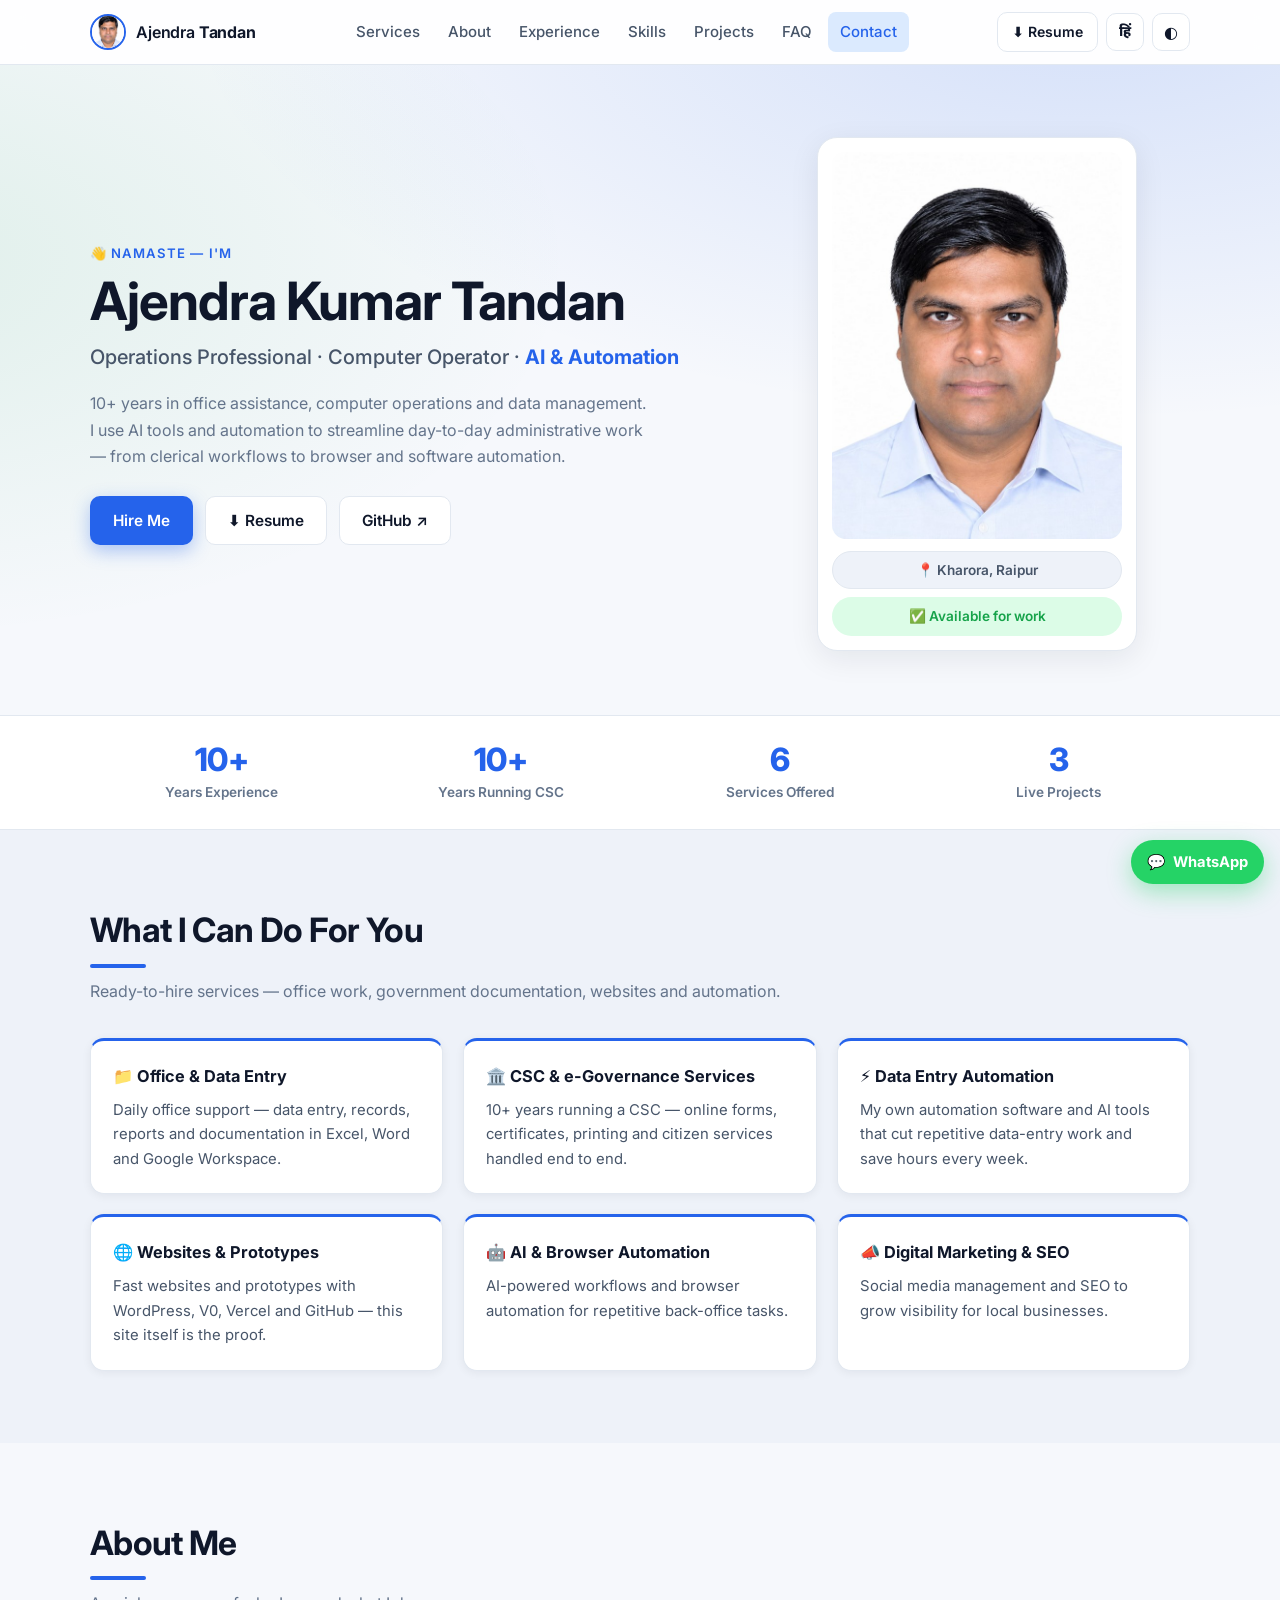
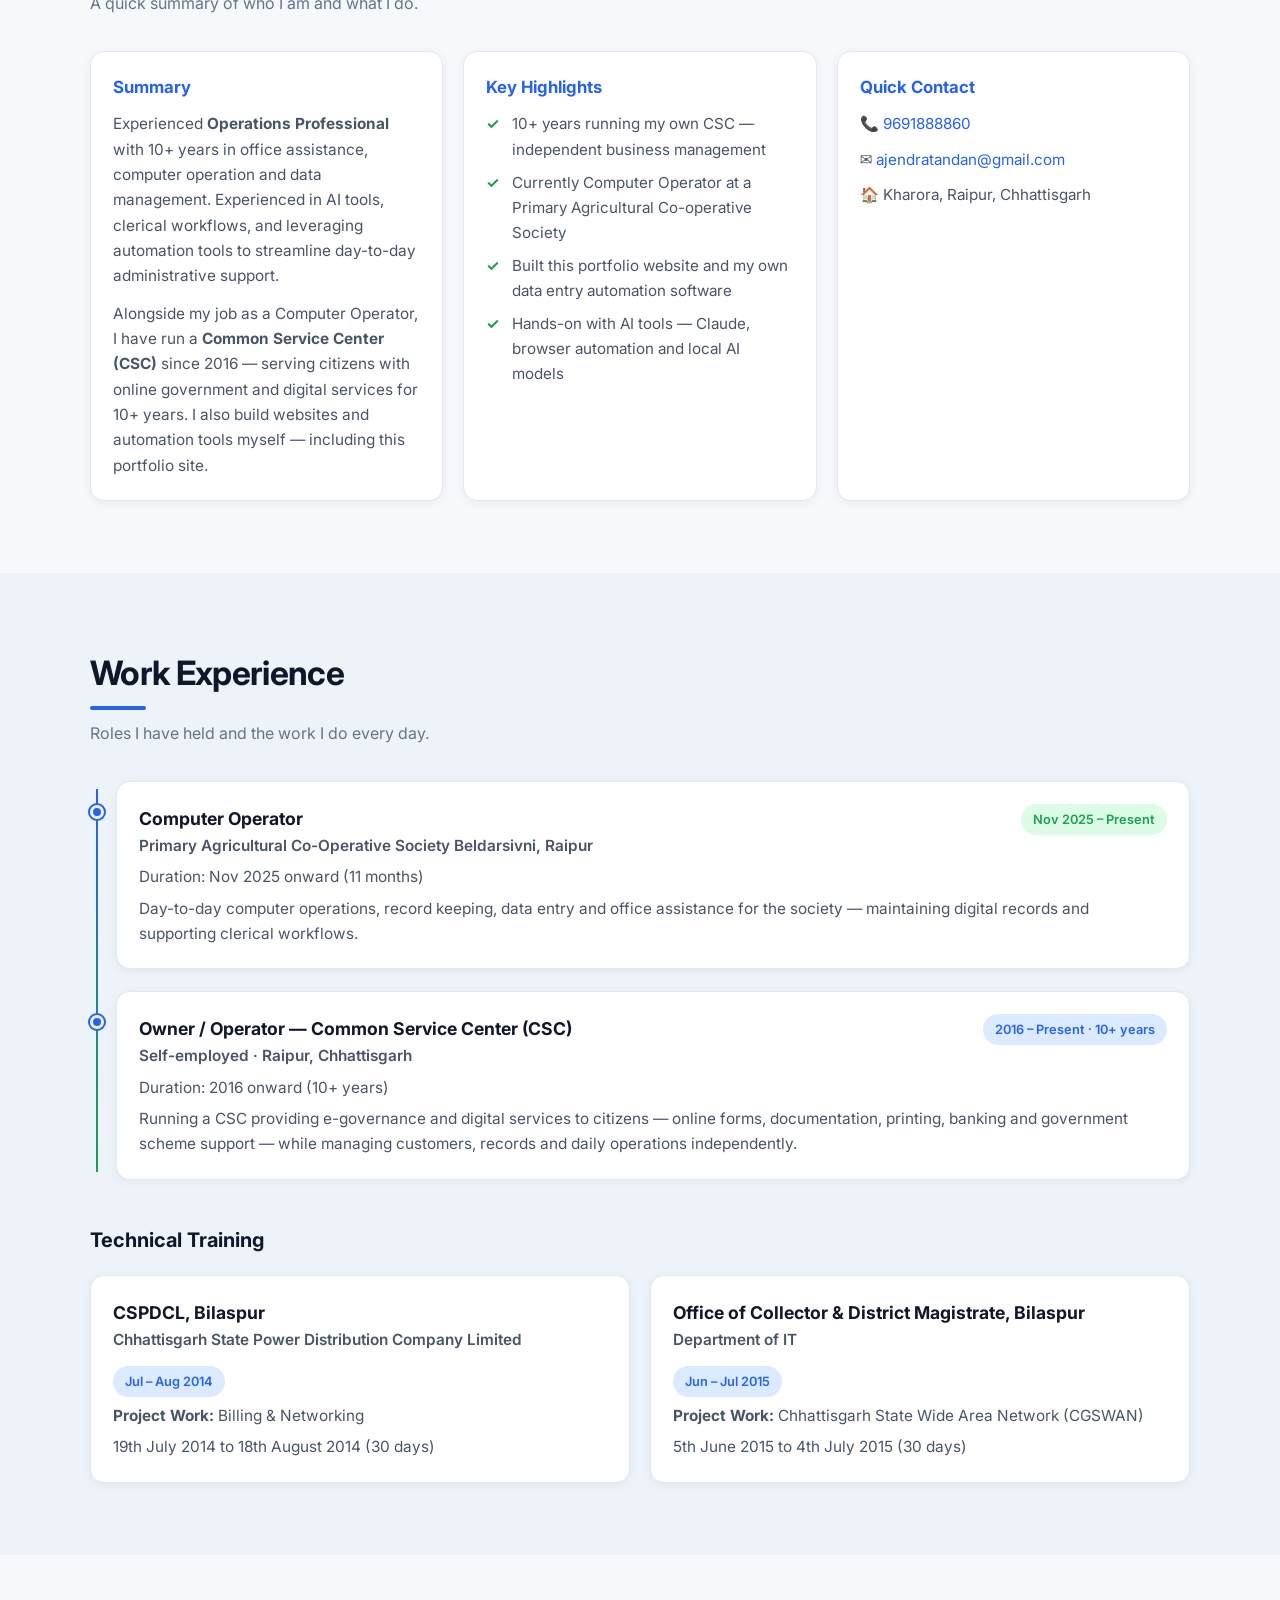
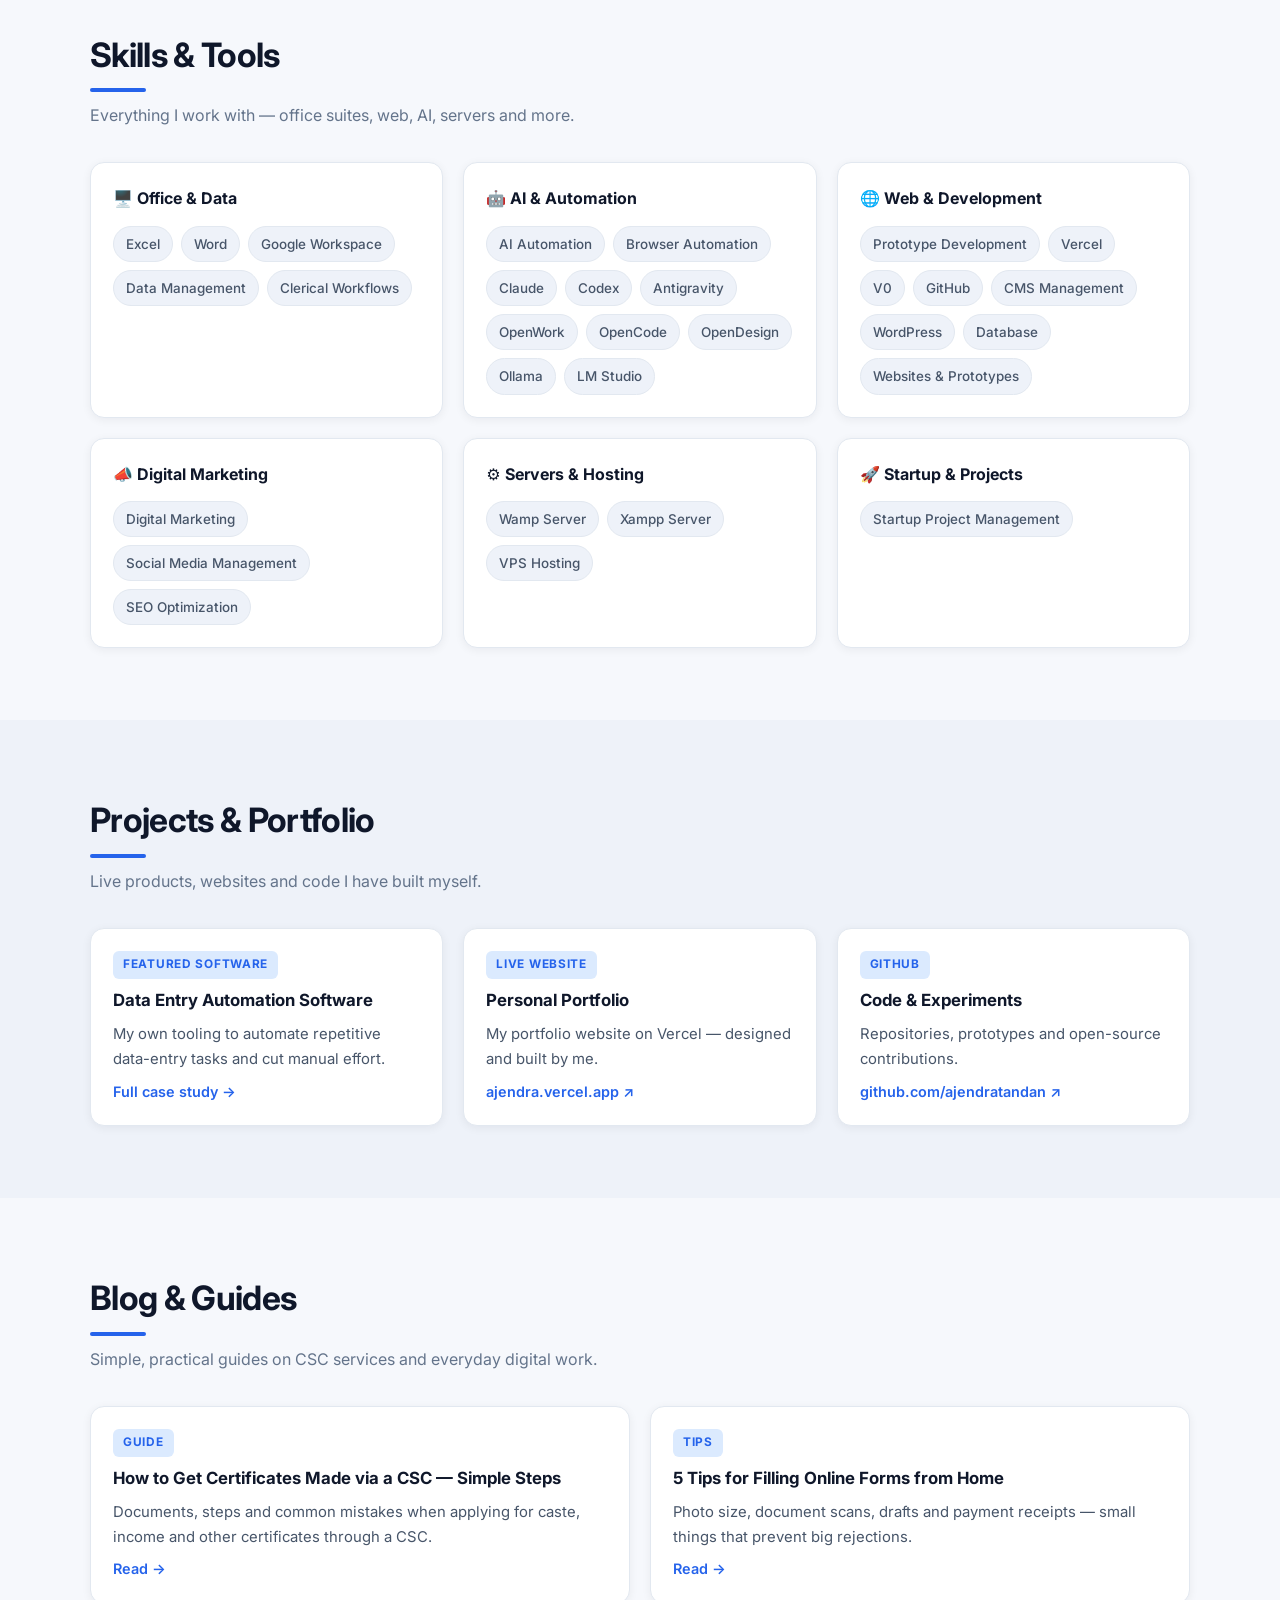
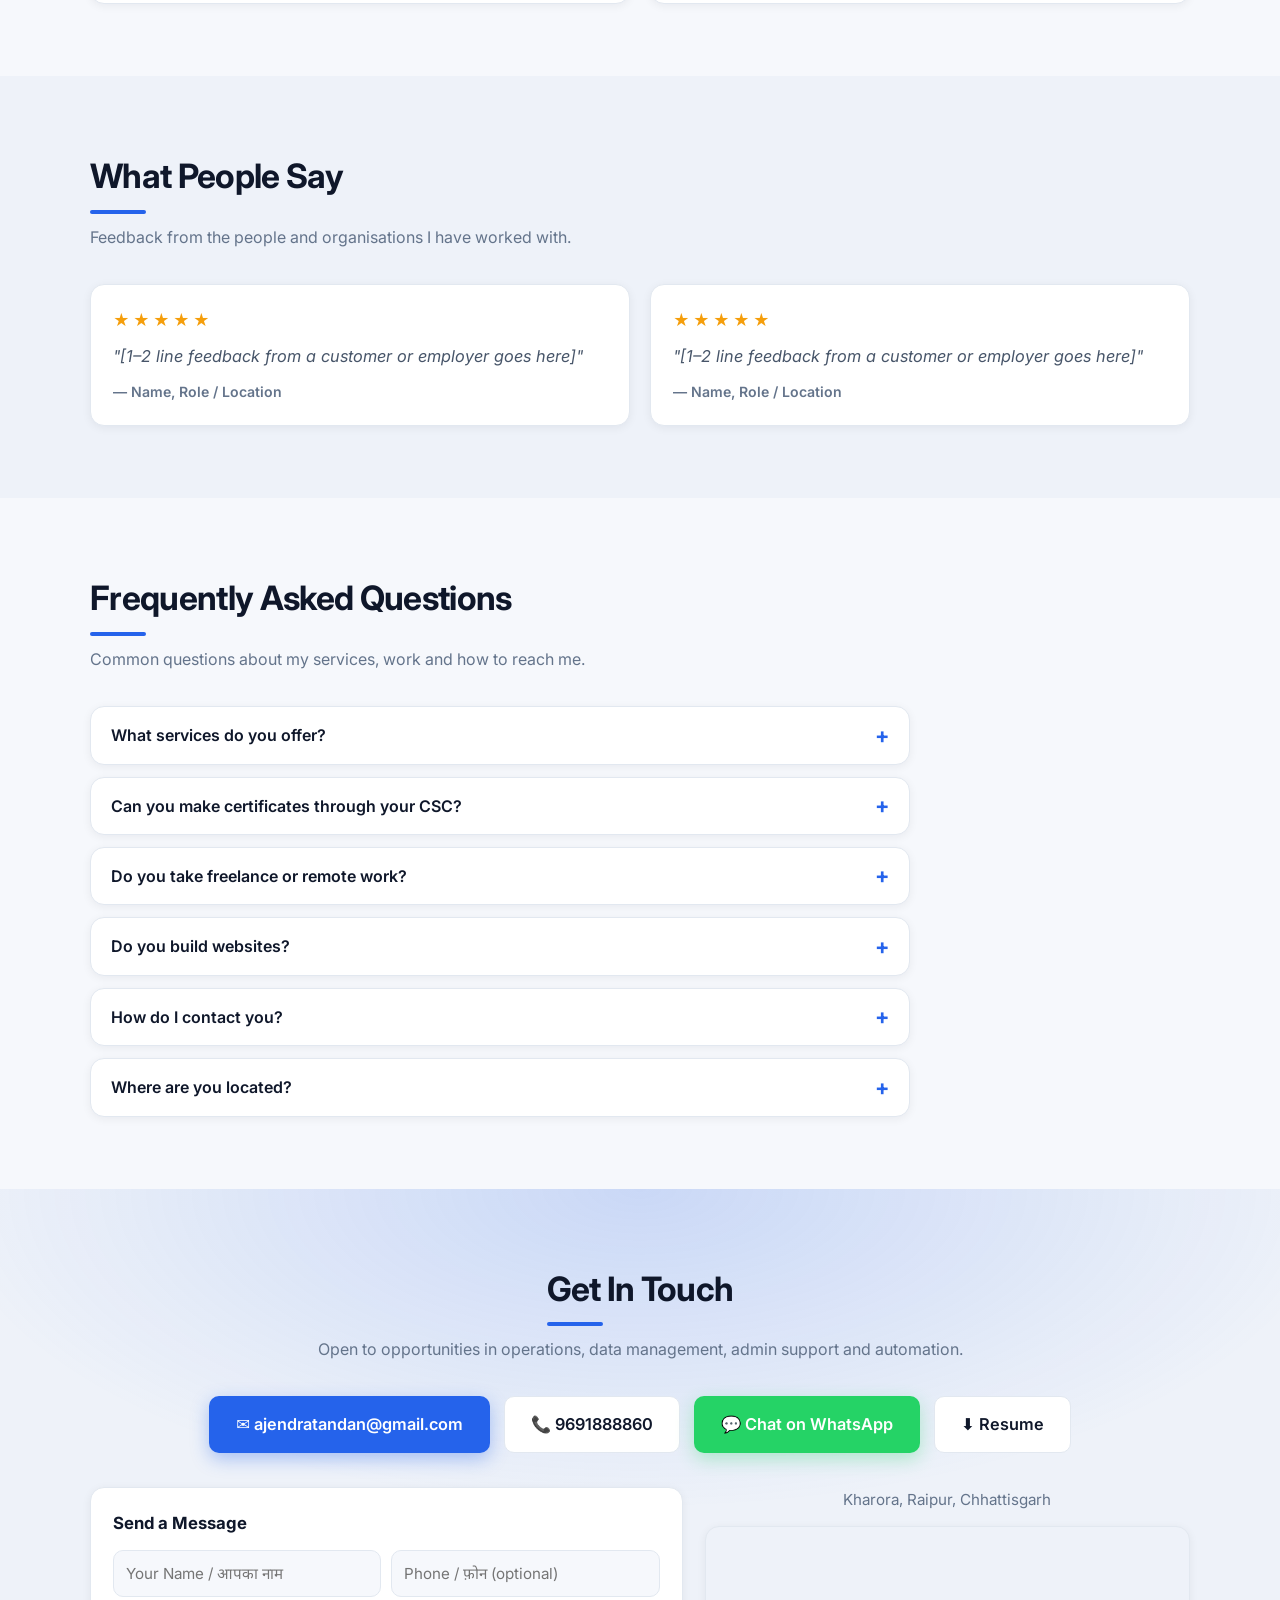
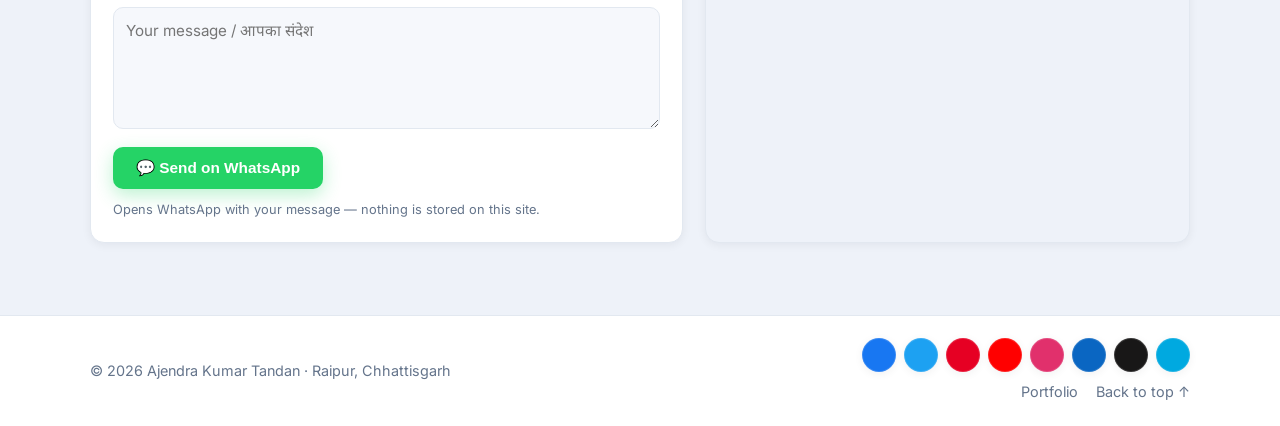
==== index.html @ 4b91d4ad "Add FAQ section with schema, 404 page, A2HS manifest, OG image, back-to-top, blog share/reading-time" ====
<!DOCTYPE html>
<html lang="en">
<head>
  <meta charset="UTF-8" />
  <meta name="viewport" content="width=device-width, initial-scale=1.0" />
  <title>Ajendra Kumar Tandan — Operations Professional, Computer Operator &amp; AI Automation</title>
  <meta name="description" content="Portfolio and resume of Ajendra Kumar Tandan — 10+ years in office assistance, computer operations, data management, AI tools and automation. Raipur, Chhattisgarh." />
  <meta name="author" content="Ajendra Kumar Tandan" />
  <meta name="theme-color" content="#0f172a" />
  <meta property="og:title" content="Ajendra Kumar Tandan — Operations Professional" />
  <meta property="og:description" content="10+ years in office assistance, computer operations, data management and AI automation." />
  <meta property="og:type" content="profile" />
  <meta property="og:site_name" content="Ajendra Kumar Tandan — Portfolio" />
  <meta property="og:image" content="https://ajendra.vercel.app/assets/og-image.png" />
  <meta property="og:image:width" content="1200" />
  <meta property="og:image:height" content="630" />
  <meta property="og:image:type" content="image/png" />
  <meta property="og:url" content="https://ajendra.vercel.app/" />
  <meta name="twitter:card" content="summary_large_image" />
  <meta name="twitter:title" content="Ajendra Kumar Tandan — Operations Professional" />
  <meta name="twitter:description" content="10+ years in office assistance, computer operations, data management and AI automation." />
  <meta name="twitter:image" content="https://ajendra.vercel.app/assets/og-image.png" />
  <link rel="canonical" href="https://ajendra.vercel.app/" />
  <link rel="icon" type="image/png" href="assets/favicon.png" />
  <link rel="apple-touch-icon" href="assets/icon-512.png" />
  <link rel="manifest" href="manifest.webmanifest" />
  <link rel="preload" as="image" href="assets/photo.jpg" fetchpriority="high" />
  <link rel="preconnect" href="https://fonts.googleapis.com" />
  <link rel="preconnect" href="https://fonts.gstatic.com" crossorigin />
  <link href="https://fonts.googleapis.com/css2?family=Inter:wght@400;500;600;700;800&family=Noto+Sans+Devanagari:wght@400;500;600;700;800&family=JetBrains+Mono:wght@500&display=swap" rel="stylesheet" />
  <link rel="stylesheet" href="style.css" />
  <script type="application/ld+json">
  {
    "@context": "https://schema.org",
    "@type": "Person",
    "name": "Ajendra Kumar Tandan",
    "jobTitle": "Operations Professional / Computer Operator",
    "email": "mailto:ajendratandan@gmail.com",
    "telephone": "+91-9691888860",
    "address": {
      "@type": "PostalAddress",
      "addressLocality": "Raipur",
      "addressRegion": "Chhattisgarh",
      "postalCode": "493225",
      "addressCountry": "IN"
    },
    "url": "https://ajendra.vercel.app",
    "sameAs": [
      "https://github.com/ajendratandan",
      "https://www.facebook.com/ajendratandan",
      "https://twitter.com/ajendratandan",
      "https://www.pinterest.com/ajendratandan",
      "https://www.youtube.com/ajendratandan",
      "https://www.instagram.com/ajendratandan",
      "https://www.linkedin.com/in/ajendratandan",
      "https://about.me/ajendratandan"
    ]
  }
  </script>
  <script type="application/ld+json">
  {
    "@context": "https://schema.org",
    "@type": "FAQPage",
    "mainEntity": [
      {
        "@type": "Question",
        "name": "What services do you offer?",
        "acceptedAnswer": {
          "@type": "Answer",
          "text": "Office & data entry, CSC e-governance services, data-entry automation, websites & prototypes, AI & browser automation, and digital marketing / SEO."
        }
      },
      {
        "@type": "Question",
        "name": "Can you make certificates through your CSC?",
        "acceptedAnswer": {
          "@type": "Answer",
          "text": "Yes — caste, income, residence and other certificates, online forms, printing and citizen services are handled end to end at my CSC (10+ years of operation)."
        }
      },
      {
        "@type": "Question",
        "name": "Do you take freelance or remote work?",
        "acceptedAnswer": {
          "@type": "Answer",
          "text": "Yes — I am open to freelance data-entry, admin support and automation projects. Contact me on WhatsApp or email and we will scope it together."
        }
      },
      {
        "@type": "Question",
        "name": "Do you build websites?",
        "acceptedAnswer": {
          "@type": "Answer",
          "text": "Yes — fast websites and prototypes with WordPress, V0, Vercel and GitHub. This portfolio site was designed and built by me."
        }
      },
      {
        "@type": "Question",
        "name": "How do I contact you?",
        "acceptedAnswer": {
          "@type": "Answer",
          "text": "WhatsApp 9691888860, email ajendratandan@gmail.com, or the contact form on this site — it opens WhatsApp with your message."
        }
      },
      {
        "@type": "Question",
        "name": "Where are you located?",
        "acceptedAnswer": {
          "@type": "Answer",
          "text": "Kharora, Raipur, Chhattisgarh — available for both local and remote work."
        }
      }
    ]
  }
  </script>
</head>
<body>

  <!-- ===== Header ===== -->
  <header class="site-header" id="top">
    <div class="container header-inner">
      <a href="#top" class="brand">
        <img src="assets/photo.jpg" alt="Ajendra Kumar Tandan" class="brand-avatar" />
        <span class="brand-text">Ajendra <strong>Tandan</strong></span>
      </a>

      <nav class="nav" id="nav" aria-label="Main navigation">
        <a href="#services" data-i18n="nav.services">Services</a>
        <a href="#about" data-i18n="nav.about">About</a>
        <a href="#experience" data-i18n="nav.experience">Experience</a>
        <a href="#skills" data-i18n="nav.skills">Skills</a>
        <a href="#projects" data-i18n="nav.projects">Projects</a>
        <a href="#faq" data-i18n="nav.faq">FAQ</a>
        <a href="#contact" data-i18n="nav.contact">Contact</a>
      </nav>

      <div class="header-actions">
        <a class="btn btn-ghost btn-resume" href="assets/Ajendra-Kumar-Tandan-Resume.pdf" target="_blank" rel="noopener" data-i18n="btn.resume">⬇ Resume</a>
        <button class="icon-btn lang-btn" id="langToggle" type="button" aria-label="हिंदी में देखें" title="हिंदी में देखें">
          <span id="langLabel" aria-hidden="true">हिं</span>
        </button>
        <button class="icon-btn" id="themeToggle" type="button" aria-label="Toggle dark mode" title="Toggle theme">
          <span class="theme-ico" aria-hidden="true">◐</span>
        </button>
        <button class="icon-btn menu-btn" id="menuBtn" type="button" aria-label="Open menu" aria-expanded="false">
          <span aria-hidden="true">☰</span>
        </button>
      </div>
    </div>
  </header>

  <!-- ===== Hero ===== -->
  <section class="hero">
    <div class="container hero-inner">
      <div class="hero-copy">
        <p class="eyebrow" data-i18n="hero.eyebrow">👋 Namaste — I'm</p>
        <h1 data-i18n="hero.name">Ajendra Kumar Tandan</h1>
        <p class="hero-role">
          <span data-i18n="hero.roleMain">Operations Professional · Computer Operator · </span><span class="accent" data-i18n="hero.roleAccent">AI &amp; Automation</span>
        </p>
        <p class="hero-lead" data-i18n="hero.lead">
          10+ years in office assistance, computer operations and data management.
          I use AI tools and automation to streamline day-to-day administrative work —
          from clerical workflows to browser and software automation.
        </p>

        <div class="hero-cta">
          <a class="btn btn-primary" href="#contact" data-i18n="hero.hire">Hire Me</a>
          <a class="btn btn-ghost" href="assets/Ajendra-Kumar-Tandan-Resume.pdf" target="_blank" rel="noopener" data-i18n="btn.resume">⬇ Resume</a>
          <a class="btn btn-ghost" href="https://github.com/ajendratandan" target="_blank" rel="noopener">GitHub ↗</a>
        </div>
      </div>

      <div class="hero-visual">
        <div class="photo-card">
          <img src="assets/photo.jpg" alt="Portrait of Ajendra Kumar Tandan" width="600" height="800" fetchpriority="high" decoding="async" />
          <div class="photo-badges">
            <span class="badge" data-i18n="hero.badgeLoc">📍 Kharora, Raipur</span>
            <span class="badge badge-green" data-i18n="hero.badgeAvail">✅ Available for work</span>
          </div>
        </div>
      </div>
    </div>
  </section>

  <!-- ===== Stats band ===== -->
  <section class="stats-band" aria-label="Key numbers">
    <div class="container stats-grid">
      <div class="stat"><span class="stat-num">10+</span><span class="stat-label" data-i18n="stat.l1">Years Experience</span></div>
      <div class="stat"><span class="stat-num">10+</span><span class="stat-label" data-i18n="stat.l2">Years Running CSC</span></div>
      <div class="stat"><span class="stat-num">6</span><span class="stat-label" data-i18n="stat.l3">Services Offered</span></div>
      <div class="stat"><span class="stat-num">3</span><span class="stat-label" data-i18n="stat.l4">Live Projects</span></div>
    </div>
  </section>

  <!-- ===== Services ===== -->
  <section class="section section-alt" id="services">
    <div class="container">
      <h2 class="section-title" data-i18n="svc.title">What I Can Do For You</h2>
      <p class="section-sub" data-i18n="svc.sub">Ready-to-hire services — office work, government documentation, websites and automation.</p>

      <div class="skills-grid">
        <div class="card svc-card">
          <h3 data-i18n="svc.c1">📁 Office &amp; Data Entry</h3>
          <p data-i18n="svc.d1">Daily office support — data entry, records, reports and documentation in Excel, Word and Google Workspace.</p>
        </div>

        <div class="card svc-card">
          <h3 data-i18n="svc.c2">🏛️ CSC &amp; e-Governance Services</h3>
          <p data-i18n="svc.d2">10+ years running a CSC — online forms, certificates, printing and citizen services handled end to end.</p>
        </div>

        <div class="card svc-card">
          <h3 data-i18n="svc.c3">⚡ Data Entry Automation</h3>
          <p data-i18n="svc.d3">My own automation software and AI tools that cut repetitive data-entry work and save hours every week.</p>
        </div>

        <div class="card svc-card">
          <h3 data-i18n="svc.c4">🌐 Websites &amp; Prototypes</h3>
          <p data-i18n="svc.d4">Fast websites and prototypes with WordPress, V0, Vercel and GitHub — this site itself is the proof.</p>
        </div>

        <div class="card svc-card">
          <h3 data-i18n="svc.c5">🤖 AI &amp; Browser Automation</h3>
          <p data-i18n="svc.d5">AI-powered workflows and browser automation for repetitive back-office tasks.</p>
        </div>

        <div class="card svc-card">
          <h3 data-i18n="svc.c6">📣 Digital Marketing &amp; SEO</h3>
          <p data-i18n="svc.d6">Social media management and SEO to grow visibility for local businesses.</p>
        </div>
      </div>
    </div>
  </section>

  <!-- ===== About ===== -->
  <section class="section" id="about">
    <div class="container">
      <h2 class="section-title" data-i18n="about.title">About Me</h2>
      <p class="section-sub" data-i18n="about.sub">A quick summary of who I am and what I do.</p>

      <div class="about-grid">
        <div class="card about-card">
          <h3 data-i18n="about.hSummary">Summary</h3>
          <p data-i18n="about.p1">
            Experienced <strong>Operations Professional</strong> with 10+ years in office assistance,
            computer operation and data management. Experienced in AI tools, clerical workflows,
            and leveraging automation tools to streamline day-to-day administrative support.
          </p>
          <p data-i18n="about.p2">
            Alongside my job as a Computer Operator, I have run a <strong>Common Service Center (CSC)</strong>
            since 2016 — serving citizens with online government and digital services for 10+ years.
            I also build websites and automation tools myself — including this portfolio site.
          </p>
        </div>

        <div class="card about-card">
          <h3 data-i18n="about.hHigh">Key Highlights</h3>
          <ul class="check-list">
            <li data-i18n="about.hl1">10+ years running my own CSC — independent business management</li>
            <li data-i18n="about.hl2">Currently Computer Operator at a Primary Agricultural Co-operative Society</li>
            <li data-i18n="about.hl3">Built this portfolio website and my own data entry automation software</li>
            <li data-i18n="about.hl4">Hands-on with AI tools — Claude, browser automation and local AI models</li>
          </ul>
        </div>

        <div class="card about-card contact-mini">
          <h3 data-i18n="about.hQuick">Quick Contact</h3>
          <ul class="contact-list">
            <li>📞 <a href="tel:+919691888860">9691888860</a></li>
            <li>✉️ <a href="mailto:ajendratandan@gmail.com">ajendratandan@gmail.com</a></li>
            <li data-i18n="about.addr">🏠 Kharora, Raipur, Chhattisgarh</li>
          </ul>
        </div>
      </div>
    </div>
  </section>

  <!-- ===== Experience ===== -->
  <section class="section section-alt" id="experience">
    <div class="container">
      <h2 class="section-title" data-i18n="exp.title">Work Experience</h2>
      <p class="section-sub" data-i18n="exp.sub">Roles I have held and the work I do every day.</p>

      <div class="timeline">
        <article class="timeline-item">
          <div class="timeline-dot"></div>
          <div class="card timeline-card">
            <div class="timeline-head">
              <div>
                <h3 data-i18n="exp.role1">Computer Operator</h3>
                <p class="org">Primary Agricultural Co-Operative Society Beldarsivni, Raipur</p>
              </div>
              <span class="chip chip-green" data-i18n="exp.chip1">Nov 2025 – Present</span>
            </div>
            <p class="muted" data-i18n="exp.dur1">Duration: Nov 2025 onward (11 months)</p>
            <p data-i18n="exp.desc1">
              Day-to-day computer operations, record keeping, data entry and office assistance
              for the society — maintaining digital records and supporting clerical workflows.
            </p>
          </div>
        </article>

        <article class="timeline-item">
          <div class="timeline-dot"></div>
          <div class="card timeline-card">
            <div class="timeline-head">
              <div>
                <h3 data-i18n="exp.role2">Owner / Operator — Common Service Center (CSC)</h3>
                <p class="org" data-i18n="exp.org2">Self-employed · Raipur, Chhattisgarh</p>
              </div>
              <span class="chip" data-i18n="exp.chip2">2016 – Present · 10+ years</span>
            </div>
            <p class="muted" data-i18n="exp.dur2">Duration: 2016 onward (10+ years)</p>
            <p data-i18n="exp.desc2">
              Running a CSC providing e-governance and digital services to citizens —
              online forms, documentation, printing, banking and government scheme support —
              while managing customers, records and daily operations independently.
            </p>
          </div>
        </article>
      </div>

      <h3 class="sub-heading" data-i18n="exp.hTraining">Technical Training</h3>
      <div class="grid-2">
        <div class="card train-card">
          <div class="timeline-head">
            <div>
              <h3>CSPDCL, Bilaspur</h3>
              <p class="org">Chhattisgarh State Power Distribution Company Limited</p>
            </div>
            <span class="chip" data-i18n="train.chip1">Jul – Aug 2014</span>
          </div>
          <p data-i18n="train.p1"><strong>Project Work:</strong> Billing &amp; Networking</p>
          <p class="muted" data-i18n="train.d1">19th July 2014 to 18th August 2014 (30 days)</p>
        </div>

        <div class="card train-card">
          <div class="timeline-head">
            <div>
              <h3>Office of Collector &amp; District Magistrate, Bilaspur</h3>
              <p class="org" data-i18n="train.org2b">Department of IT</p>
            </div>
            <span class="chip" data-i18n="train.chip2">Jun – Jul 2015</span>
          </div>
          <p data-i18n="train.p2"><strong>Project Work:</strong> Chhattisgarh State Wide Area Network (CGSWAN)</p>
          <p class="muted" data-i18n="train.d2">5th June 2015 to 4th July 2015 (30 days)</p>
        </div>
      </div>
    </div>
  </section>

  <!-- ===== Skills ===== -->
  <section class="section" id="skills">
    <div class="container">
      <h2 class="section-title" data-i18n="skills.title">Skills &amp; Tools</h2>
      <p class="section-sub" data-i18n="skills.sub">Everything I work with — office suites, web, AI, servers and more.</p>

      <div class="skills-grid">
        <div class="card skill-group">
          <h3 data-i18n="skills.g1">🖥️ Office &amp; Data</h3>
          <div class="chips">
            <span class="tag">Excel</span><span class="tag">Word</span>
            <span class="tag">Google Workspace</span><span class="tag" data-i18n="skills.tData">Data Management</span>
            <span class="tag" data-i18n="skills.tClerical">Clerical Workflows</span>
          </div>
        </div>

        <div class="card skill-group">
          <h3 data-i18n="skills.g2">🤖 AI &amp; Automation</h3>
          <div class="chips">
            <span class="tag" data-i18n="skills.tAiAuto">AI Automation</span><span class="tag" data-i18n="skills.tBrowser">Browser Automation</span>
            <span class="tag">Claude</span><span class="tag">Codex</span>
            <span class="tag">Antigravity</span><span class="tag">OpenWork</span>
            <span class="tag">OpenCode</span><span class="tag">OpenDesign</span>
            <span class="tag">Ollama</span><span class="tag">LM Studio</span>
          </div>
        </div>

        <div class="card skill-group">
          <h3 data-i18n="skills.g3">🌐 Web &amp; Development</h3>
          <div class="chips">
            <span class="tag" data-i18n="skills.tProto">Prototype Development</span><span class="tag">Vercel</span>
            <span class="tag">V0</span><span class="tag">GitHub</span>
            <span class="tag" data-i18n="skills.tCms">CMS Management</span><span class="tag">WordPress</span>
            <span class="tag" data-i18n="skills.tDb">Database</span><span class="tag" data-i18n="skills.tSw">Websites &amp; Prototypes</span>
          </div>
        </div>

        <div class="card skill-group">
          <h3 data-i18n="skills.g4">📣 Digital Marketing</h3>
          <div class="chips">
            <span class="tag" data-i18n="skills.tDm">Digital Marketing</span><span class="tag" data-i18n="skills.tSm">Social Media Management</span>
            <span class="tag" data-i18n="skills.tSeo">SEO Optimization</span>
          </div>
        </div>

        <div class="card skill-group">
          <h3 data-i18n="skills.g5">⚙️ Servers &amp; Hosting</h3>
          <div class="chips">
            <span class="tag">Wamp Server</span><span class="tag">Xampp Server</span>
            <span class="tag" data-i18n="skills.tVps">VPS Hosting</span>
          </div>
        </div>

        <div class="card skill-group">
          <h3 data-i18n="skills.g6">🚀 Startup &amp; Projects</h3>
          <div class="chips">
            <span class="tag" data-i18n="skills.tSpm">Startup Project Management</span>
          </div>
        </div>
      </div>
    </div>
  </section>

  <!-- ===== Projects ===== -->
  <section class="section section-alt" id="projects">
    <div class="container">
      <h2 class="section-title" data-i18n="proj.title">Projects &amp; Portfolio</h2>
      <p class="section-sub" data-i18n="proj.sub">Live products, websites and code I have built myself.</p>

      <div class="grid-3">
        <div class="card project-card">
          <span class="project-kind" data-i18n="proj.kind3">Featured Software</span>
          <h3 data-i18n="proj.h3">Data Entry Automation Software</h3>
          <p data-i18n="proj.p3">My own tooling to automate repetitive data-entry tasks and cut manual effort.</p>
          <a class="link-arrow" href="case-study.html" data-i18n="proj.cs">Full case study →</a>
        </div>

        <a class="card project-card" href="https://ajendra.vercel.app" target="_blank" rel="noopener">
          <span class="project-kind" data-i18n="proj.kind1">Live Website</span>
          <h3 data-i18n="proj.h1">Personal Portfolio</h3>
          <p data-i18n="proj.p1">My portfolio website on Vercel — designed and built by me.</p>
          <span class="link-arrow">ajendra.vercel.app ↗</span>
        </a>

        <a class="card project-card" href="https://github.com/ajendratandan" target="_blank" rel="noopener">
          <span class="project-kind">GitHub</span>
          <h3 data-i18n="proj.h2">Code &amp; Experiments</h3>
          <p data-i18n="proj.p2">Repositories, prototypes and open-source contributions.</p>
          <span class="link-arrow">github.com/ajendratandan ↗</span>
        </a>
      </div>
    </div>
  </section>

  <!-- ===== Blog ===== -->
  <section class="section" id="blog">
    <div class="container">
      <h2 class="section-title" data-i18n="blog.title">Blog &amp; Guides</h2>
      <p class="section-sub" data-i18n="blog.sub">Simple, practical guides on CSC services and everyday digital work.</p>

      <div class="grid-2">
        <a class="card project-card" href="blog/csc-certificate.html">
          <span class="project-kind" data-i18n="blog.k1">Guide</span>
          <h3 data-i18n="blog.t1">How to Get Certificates Made via a CSC — Simple Steps</h3>
          <p data-i18n="blog.d1">Documents, steps and common mistakes when applying for caste, income and other certificates through a CSC.</p>
          <span class="link-arrow" data-i18n="blog.r">Read →</span>
        </a>

        <a class="card project-card" href="blog/online-form-tips.html">
          <span class="project-kind" data-i18n="blog.k2">Tips</span>
          <h3 data-i18n="blog.t2">5 Tips for Filling Online Forms from Home</h3>
          <p data-i18n="blog.d2">Photo size, document scans, drafts and payment receipts — small things that prevent big rejections.</p>
          <span class="link-arrow" data-i18n="blog.r">Read →</span>
        </a>
      </div>
    </div>
  </section>

  <!-- ===== Testimonials ===== -->
  <section class="section section-alt" id="testimonials">
    <div class="container">
      <h2 class="section-title" data-i18n="test.title">What People Say</h2>
      <p class="section-sub" data-i18n="test.sub">Feedback from the people and organisations I have worked with.</p>

      <div class="grid-2">
        <figure class="card test-card">
          <div class="test-stars" aria-hidden="true">★★★★★</div>
          <blockquote data-i18n="test.q1">"[1–2 line feedback from a customer or employer goes here]"</blockquote>
          <figcaption data-i18n="test.n1">— Name, Role / Location</figcaption>
        </figure>

        <figure class="card test-card">
          <div class="test-stars" aria-hidden="true">★★★★★</div>
          <blockquote data-i18n="test.q2">"[1–2 line feedback from a customer or employer goes here]"</blockquote>
          <figcaption data-i18n="test.n2">— Name, Role / Location</figcaption>
        </figure>
      </div>
    </div>
  </section>

  <!-- ===== FAQ ===== -->
  <section class="section" id="faq">
    <div class="container">
      <h2 class="section-title" data-i18n="faq.title">Frequently Asked Questions</h2>
      <p class="section-sub" data-i18n="faq.sub">Common questions about my services, work and how to reach me.</p>

      <div class="faq-list">
        <details class="faq-item">
          <summary data-i18n="faq.q1">What services do you offer?</summary>
          <p data-i18n="faq.a1">Office &amp; data entry, CSC e-governance services, data-entry automation, websites &amp; prototypes, AI &amp; browser automation, and digital marketing / SEO.</p>
        </details>

        <details class="faq-item">
          <summary data-i18n="faq.q2">Can you make certificates through your CSC?</summary>
          <p data-i18n="faq.a2">Yes — caste, income, residence and other certificates, online forms, printing and citizen services — all handled end to end at my CSC (10+ years).</p>
        </details>

        <details class="faq-item">
          <summary data-i18n="faq.q3">Do you take freelance or remote work?</summary>
          <p data-i18n="faq.a3">Yes — open to freelance data-entry, admin support and automation projects. Contact me on WhatsApp or email and we will scope it together.</p>
        </details>

        <details class="faq-item">
          <summary data-i18n="faq.q4">Do you build websites?</summary>
          <p data-i18n="faq.a4">Yes — fast websites and prototypes with WordPress, V0, Vercel and GitHub. This portfolio site was designed and built by me.</p>
        </details>

        <details class="faq-item">
          <summary data-i18n="faq.q5">How do I contact you?</summary>
          <p data-i18n="faq.a5">WhatsApp 9691888860, email ajendratandan@gmail.com, or the contact form below — it opens WhatsApp with your message.</p>
        </details>

        <details class="faq-item">
          <summary data-i18n="faq.q6">Where are you located?</summary>
          <p data-i18n="faq.a6">Kharora, Raipur, Chhattisgarh — available for both local and remote work.</p>
        </details>
      </div>
    </div>
  </section>

  <!-- ===== Contact ===== -->
  <section class="section section-contact" id="contact">
    <div class="container contact-inner">
      <h2 class="section-title" data-i18n="contact.title">Get In Touch</h2>
      <p class="section-sub" data-i18n="contact.sub">Open to opportunities in operations, data management, admin support and automation.</p>

      <div class="contact-actions">
        <a class="btn btn-primary btn-lg" href="mailto:ajendratandan@gmail.com">✉️ ajendratandan@gmail.com</a>
        <a class="btn btn-ghost btn-lg" href="tel:+919691888860">📞 9691888860</a>
        <a class="btn btn-wa btn-lg" href="https://wa.me/919691888860" target="_blank" rel="noopener" data-i18n="btn.wa">💬 Chat on WhatsApp</a>
        <a class="btn btn-ghost btn-lg" href="assets/Ajendra-Kumar-Tandan-Resume.pdf" target="_blank" rel="noopener" data-i18n="btn.resume">⬇ Resume</a>
      </div>

      <div class="contact-grid">
        <form class="card wa-form" id="waForm" novalidate>
          <h3 data-i18n="form.title">Send a Message</h3>
          <div class="form-row">
            <input type="text" id="wfName" placeholder="Your Name / आपका नाम" autocomplete="name" required />
            <input type="tel" id="wfPhone" placeholder="Phone / फ़ोन (optional)" autocomplete="tel" />
          </div>
          <textarea id="wfMsg" rows="4" placeholder="Your message / आपका संदेश" required></textarea>
          <button class="btn btn-wa" type="submit" data-i18n="form.send">💬 Send on WhatsApp</button>
          <p class="form-note" data-i18n="form.note">Opens WhatsApp with your message — nothing is stored on this site.</p>
        </form>

        <div class="contact-side">
          <address class="contact-address" data-i18n="contact.addr">
            Kharora, Raipur, Chhattisgarh
          </address>
          <div class="map-wrap">
            <iframe title="Location map — Kharora, Raipur" src="https://maps.google.com/maps?q=Kharora%2C%20Raipur%2C%20Chhattisgarh&amp;z=13&amp;output=embed" loading="lazy" referrerpolicy="no-referrer-when-downgrade"></iframe>
          </div>
        </div>
      </div>
    </div>
  </section>

  <!-- ===== Footer ===== -->
  <footer class="site-footer">
    <div class="container footer-inner">
      <p>© <span id="year">2026</span> <span data-i18n="foot.by">Ajendra Kumar Tandan · Raipur, Chhattisgarh</span></p>
      <div class="footer-right">
        <div class="social-row" aria-label="Social profiles">
          <a class="social-ico" style="--brand:#1877F2" href="https://www.facebook.com/ajendratandan" target="_blank" rel="noopener me" aria-label="Facebook" title="Facebook"><img src="https://cdn.jsdelivr.net/npm/simple-icons@latest/icons/facebook.svg" alt="" loading="lazy" decoding="async" /></a>
          <a class="social-ico" style="--brand:#1DA1F2" href="https://twitter.com/ajendratandan" target="_blank" rel="noopener me" aria-label="Twitter" title="Twitter"><img src="https://cdn.jsdelivr.net/npm/simple-icons@latest/icons/x.svg" alt="" loading="lazy" decoding="async" /></a>
          <a class="social-ico" style="--brand:#E60023" href="https://www.pinterest.com/ajendratandan" target="_blank" rel="noopener me" aria-label="Pinterest" title="Pinterest"><img src="https://cdn.jsdelivr.net/npm/simple-icons@latest/icons/pinterest.svg" alt="" loading="lazy" decoding="async" /></a>
          <a class="social-ico" style="--brand:#FF0000" href="https://www.youtube.com/ajendratandan" target="_blank" rel="noopener me" aria-label="YouTube" title="YouTube"><img src="https://cdn.jsdelivr.net/npm/simple-icons@latest/icons/youtube.svg" alt="" loading="lazy" decoding="async" /></a>
          <a class="social-ico" style="--brand:#E1306C" href="https://www.instagram.com/ajendratandan" target="_blank" rel="noopener me" aria-label="Instagram" title="Instagram"><img src="https://cdn.jsdelivr.net/npm/simple-icons@latest/icons/instagram.svg" alt="" loading="lazy" decoding="async" /></a>
          <a class="social-ico" style="--brand:#0A66C2" href="https://www.linkedin.com/in/ajendratandan" target="_blank" rel="noopener me" aria-label="LinkedIn" title="LinkedIn"><img src="https://cdn.jsdelivr.net/npm/simple-icons@latest/icons/linkedin.svg" alt="" loading="lazy" decoding="async" /></a>
          <a class="social-ico" style="--brand:#181717" href="https://github.com/ajendratandan" target="_blank" rel="noopener me" aria-label="GitHub" title="GitHub"><img src="https://cdn.jsdelivr.net/npm/simple-icons@latest/icons/github.svg" alt="" loading="lazy" decoding="async" /></a>
          <a class="social-ico" style="--brand:#00A9E0" href="https://about.me/ajendratandan" target="_blank" rel="noopener me" aria-label="about.me" title="about.me"><img src="https://cdn.jsdelivr.net/npm/simple-icons@latest/icons/aboutdotme.svg" alt="" loading="lazy" decoding="async" /></a>
        </div>
        <div class="footer-links">
          <a href="#projects" data-i18n="foot.portfolio">Portfolio</a>
          <a href="#top" data-i18n="foot.top">Back to top ↑</a>
        </div>
      </div>
    </div>
  </footer>

  <a class="wa-float" href="https://wa.me/919691888860" target="_blank" rel="noopener" aria-label="Chat on WhatsApp">
    <span aria-hidden="true">💬</span> <span data-i18n="wa.float">WhatsApp</span>
  </a>

  <button class="to-top" id="toTop" type="button" aria-label="Back to top" title="Back to top">↑</button>

  <script src="i18n.js"></script>
  <script src="script.js"></script>
</body>
</html>
---- style.css ----
/* ===== Ajendra Kumar Tandan — Portfolio ===== */
:root {
  --bg: #f6f8fc;
  --bg-alt: #eef2f9;
  --surface: #ffffff;
  --text: #0f172a;
  --text-soft: #475569;
  --muted: #64748b;
  --border: #e2e8f0;
  --accent: #2563eb;
  --accent-soft: #dbeafe;
  --green: #16a34a;
  --green-soft: #dcfce7;
  --shadow: 0 8px 30px rgba(15, 23, 42, 0.08);
  --shadow-sm: 0 2px 10px rgba(15, 23, 42, 0.06);
  --radius: 14px;
  --header-h: 64px;
}

html[data-theme="dark"] {
  --bg: #0b1120;
  --bg-alt: #0f172a;
  --surface: #131c31;
  --text: #e2e8f0;
  --text-soft: #b6c2d6;
  --muted: #8fa0b8;
  --border: #24304a;
  --accent: #60a5fa;
  --accent-soft: #1e3a8a;
  --green: #4ade80;
  --green-soft: #14532d;
  --shadow: 0 8px 30px rgba(0, 0, 0, 0.45);
  --shadow-sm: 0 2px 10px rgba(0, 0, 0, 0.35);
}

* { box-sizing: border-box; margin: 0; padding: 0; }

html { scroll-behavior: smooth; scroll-padding-top: calc(var(--header-h) + 12px); }

/* Jump to anchors instantly for users who prefer reduced motion */
@media (prefers-reduced-motion: reduce) {
  html { scroll-behavior: auto; }
  .btn, .card, .svc-card, .to-top, .social-ico { transition: none; }
}

body {
  font-family: "Inter", "Noto Sans Devanagari", system-ui, -apple-system, "Segoe UI", sans-serif;
  background: var(--bg);
  color: var(--text);
  line-height: 1.65;
  -webkit-font-smoothing: antialiased;
}

/* Devanagari needs a little more line height */
html[lang="hi"] body { line-height: 1.75; }

img { max-width: 100%; display: block; }
a { color: var(--accent); text-decoration: none; }
a:hover { text-decoration: underline; }

.container { width: min(1100px, 92%); margin-inline: auto; }

/* ===== Header ===== */
.site-header {
  position: sticky; top: 0; z-index: 50;
  background: color-mix(in srgb, var(--surface) 85%, transparent);
  backdrop-filter: blur(12px);
  -webkit-backdrop-filter: blur(12px);
  border-bottom: 1px solid var(--border);
}

.header-inner {
  height: var(--header-h);
  display: flex; align-items: center; justify-content: space-between; gap: 16px;
}

.brand { display: flex; align-items: center; gap: 10px; color: var(--text); }
.brand:hover { text-decoration: none; }
.brand-avatar {
  width: 36px; height: 36px; border-radius: 50%;
  object-fit: cover; border: 2px solid var(--accent);
}
.brand-text { font-weight: 600; letter-spacing: -0.01em; }

.nav { display: flex; gap: 4px; }
.nav a {
  color: var(--text-soft); font-size: 0.94rem; font-weight: 500;
  padding: 8px 12px; border-radius: 8px; transition: 0.15s;
}
.nav a:hover { background: var(--bg-alt); color: var(--text); text-decoration: none; }
.nav a.active { color: var(--accent); background: var(--accent-soft); }

.header-actions { display: flex; align-items: center; gap: 8px; }

.icon-btn {
  width: 38px; height: 38px; border-radius: 10px;
  border: 1px solid var(--border); background: var(--surface);
  color: var(--text); cursor: pointer; font-size: 1rem;
  display: grid; place-items: center; transition: 0.15s;
}
.icon-btn:hover { border-color: var(--accent); color: var(--accent); }
.menu-btn { display: none; }

.lang-btn {
  font-weight: 800;
  font-size: 0.88rem;
  font-family: "Noto Sans Devanagari", "Inter", sans-serif;
  letter-spacing: 0.02em;
}
.lang-btn:hover { background: var(--accent-soft); }

/* ===== Buttons ===== */
.btn {
  display: inline-flex; align-items: center; justify-content: center; gap: 8px;
  padding: 11px 22px; border-radius: 10px; font-weight: 600; font-size: 0.96rem;
  border: 1px solid transparent; cursor: pointer; transition: 0.18s;
}
.btn:hover { text-decoration: none; transform: translateY(-1px); }
.btn-primary { background: var(--accent); color: #fff; box-shadow: 0 6px 18px color-mix(in srgb, var(--accent) 35%, transparent); }
html[data-theme="dark"] .btn-primary { color: #0b1120; }
.btn-primary:hover { filter: brightness(1.08); }
.btn-ghost { background: var(--surface); color: var(--text); border-color: var(--border); }
.btn-ghost:hover { border-color: var(--accent); color: var(--accent); }
.btn-sm { padding: 8px 14px; font-size: 0.88rem; }
.btn-lg { padding: 14px 26px; font-size: 1.02rem; }
.btn-block { width: 100%; margin-top: 14px; }

/* ===== Hero ===== */
.hero {
  padding: 72px 0 64px;
  background:
    radial-gradient(900px 420px at 85% -10%, color-mix(in srgb, var(--accent) 16%, transparent), transparent),
    radial-gradient(700px 380px at -10% 30%, color-mix(in srgb, var(--green) 10%, transparent), transparent);
}

.hero-inner { display: grid; grid-template-columns: 1.25fr 0.85fr; gap: 48px; align-items: center; }

.eyebrow {
  font-weight: 600; color: var(--accent);
  text-transform: uppercase; letter-spacing: 0.08em; font-size: 0.82rem;
}

.hero h1 {
  font-size: clamp(2.1rem, 4.5vw, 3.3rem);
  line-height: 1.12; letter-spacing: -0.02em; margin: 8px 0 10px;
}

.hero-role { font-size: clamp(1.02rem, 2vw, 1.25rem); color: var(--text-soft); font-weight: 500; }
.accent { color: var(--accent); font-weight: 700; }

.hero-lead { margin-top: 16px; color: var(--muted); max-width: 56ch; }

.hero-cta { display: flex; flex-wrap: wrap; gap: 12px; margin-top: 26px; }

.hero-facts {
  list-style: none; display: flex; gap: 30px; flex-wrap: wrap;
  margin-top: 34px; padding-top: 22px; border-top: 1px solid var(--border);
}
.fact-num { display: block; font-size: 1.5rem; font-weight: 800; color: var(--accent); }
.fact-label { font-size: 0.84rem; color: var(--muted); }

.hero-visual { display: flex; justify-content: center; }

.photo-card {
  background: var(--surface); border: 1px solid var(--border);
  border-radius: 20px; padding: 14px; box-shadow: var(--shadow);
  width: min(320px, 100%); text-align: center;
}
.photo-card img {
  width: 100%; height: auto; border-radius: 14px; aspect-ratio: 3 / 4; object-fit: cover;
}
.photo-badges { display: flex; flex-direction: column; gap: 8px; margin-top: 12px; }
.badge {
  font-size: 0.85rem; font-weight: 600; padding: 7px 12px;
  background: var(--bg-alt); border: 1px solid var(--border);
  border-radius: 999px; color: var(--text-soft);
}
.badge-green { background: var(--green-soft); color: var(--green); border-color: transparent; }

/* ===== Sections ===== */
.section { padding: 72px 0; }
.section-alt { background: var(--bg-alt); }

.section-title {
  font-size: clamp(1.6rem, 3vw, 2.1rem); letter-spacing: -0.02em;
  position: relative; display: inline-block; padding-bottom: 10px;
}
.section-title::after {
  content: ""; position: absolute; left: 0; bottom: 0;
  width: 56px; height: 4px; border-radius: 4px; background: var(--accent);
}
.section-sub { color: var(--muted); margin-top: 10px; margin-bottom: 34px; }

.sub-heading { font-size: 1.25rem; margin: 44px 0 18px; }

/* ===== Cards / grids ===== */
.card {
  background: var(--surface); border: 1px solid var(--border);
  border-radius: var(--radius); padding: 22px; box-shadow: var(--shadow-sm);
}

.about-grid { display: grid; grid-template-columns: repeat(3, 1fr); gap: 20px; }
.about-card h3 { font-size: 1.05rem; margin-bottom: 10px; color: var(--accent); }
.about-card p + p { margin-top: 12px; }
.about-card p { color: var(--text-soft); font-size: 0.96rem; }
.mt { margin-top: 20px; }

.check-list { list-style: none; display: grid; gap: 8px; }
.check-list li { padding-left: 26px; position: relative; color: var(--text-soft); font-size: 0.95rem; }
.check-list li::before { content: "✓"; position: absolute; left: 0; color: var(--green); font-weight: 700; }

.contact-list { list-style: none; display: grid; gap: 10px; }
.contact-list li { color: var(--text-soft); font-size: 0.95rem; }

.grid-2 { display: grid; grid-template-columns: 1fr 1fr; gap: 20px; }
.grid-3 { display: grid; grid-template-columns: repeat(3, 1fr); gap: 20px; }

/* ===== Timeline ===== */
.timeline { position: relative; display: grid; gap: 22px; padding-left: 26px; }
.timeline::before {
  content: ""; position: absolute; left: 6px; top: 8px; bottom: 8px;
  width: 2px; background: linear-gradient(var(--accent), var(--green));
}
.timeline-item { position: relative; }
.timeline-dot {
  position: absolute; left: -26px; top: 24px; width: 14px; height: 14px;
  border-radius: 50%; background: var(--accent);
  border: 3px solid var(--bg-alt); box-shadow: 0 0 0 2px var(--accent);
}

.timeline-head {
  display: flex; justify-content: space-between; align-items: flex-start;
  gap: 14px; flex-wrap: wrap; margin-bottom: 6px;
}
.timeline-card h3, .train-card h3 { font-size: 1.1rem; }
.org { color: var(--accent); font-weight: 600; font-size: 0.93rem; }
.muted { color: var(--muted); font-size: 0.87rem; }
.timeline-card p, .train-card p { color: var(--text-soft); font-size: 0.96rem; }
.timeline-card p + p, .train-card p + p { margin-top: 6px; }

.chip {
  font-size: 0.8rem; font-weight: 600; white-space: nowrap;
  background: var(--accent-soft); color: var(--accent);
  padding: 5px 12px; border-radius: 999px;
}
.chip-green { background: var(--green-soft); color: var(--green); }

/* ===== Skills ===== */
.skills-grid { display: grid; grid-template-columns: repeat(3, 1fr); gap: 20px; }
.skill-group h3 { font-size: 1rem; margin-bottom: 14px; }
.chips { display: flex; flex-wrap: wrap; gap: 8px; }
.tag {
  font-size: 0.84rem; font-weight: 500; padding: 6px 12px;
  background: var(--bg-alt); border: 1px solid var(--border);
  border-radius: 999px; color: var(--text-soft); transition: 0.15s;
}
.tag:hover { border-color: var(--accent); color: var(--accent); transform: translateY(-1px); }

/* ===== Services ===== */
.svc-card { border-top: 3px solid var(--accent); transition: 0.18s; }
.svc-card:hover { transform: translateY(-3px); box-shadow: var(--shadow); }
.svc-card h3 { font-size: 1.02rem; margin-bottom: 8px; }
.svc-card p { color: var(--text-soft); font-size: 0.93rem; }

/* ===== Projects ===== */
.project-card { display: flex; flex-direction: column; gap: 8px; color: var(--text); transition: 0.18s; }
a.project-card:hover {
  transform: translateY(-4px); box-shadow: var(--shadow);
  border-color: var(--accent); text-decoration: none;
}
.project-kind {
  align-self: flex-start; font-size: 0.74rem; font-weight: 700;
  text-transform: uppercase; letter-spacing: 0.06em;
  color: var(--accent); background: var(--accent-soft);
  padding: 4px 10px; border-radius: 6px;
}
.project-card h3 { font-size: 1.05rem; }
.project-card p { color: var(--text-soft); font-size: 0.93rem; flex: 1; }
.link-arrow { font-weight: 600; font-size: 0.9rem; color: var(--accent); }
.muted-arrow { color: var(--muted); }

/* ===== Contact ===== */
.section-contact {
  background:
    radial-gradient(700px 320px at 50% 0%, color-mix(in srgb, var(--accent) 18%, transparent), transparent),
    var(--bg-alt);
  text-align: center;
}
.contact-actions { display: flex; flex-wrap: wrap; gap: 14px; justify-content: center; margin-top: 6px; }
.contact-address { font-style: normal; color: var(--muted); margin-top: 28px; font-size: 0.95rem; }

/* ===== Footer ===== */
.site-footer {
  background: var(--surface); border-top: 1px solid var(--border);
  padding: 22px 0; font-size: 0.9rem; color: var(--muted);
}
.footer-inner { display: flex; justify-content: space-between; align-items: center; gap: 14px; flex-wrap: wrap; }
.footer-links { display: flex; gap: 18px; }
.footer-links a { color: var(--muted); }
.footer-links a:hover { color: var(--accent); }

/* ===== Responsive ===== */
@media (max-width: 960px) {
  .hero-inner { grid-template-columns: 1fr; text-align: center; }
  .hero-lead { margin-inline: auto; }
  .hero-cta, .hero-facts { justify-content: center; }
  .hero-visual { order: -1; }
  .photo-card { width: min(260px, 80%); }
  .about-grid, .skills-grid, .grid-3 { grid-template-columns: 1fr 1fr; }
}

/* Full nav needs ~1080px; collapse to the menu button earlier */
@media (max-width: 1024px) {
  .nav {
    position: fixed; inset: var(--header-h) 0 auto 0;
    flex-direction: column; background: var(--surface);
    border-bottom: 1px solid var(--border); padding: 12px;
    gap: 4px; display: none; box-shadow: var(--shadow);
  }
  .nav.open { display: flex; }
  .nav a { padding: 12px 14px; font-size: 1rem; }
  .menu-btn { display: grid; }
  .hide-mobile { display: none; }
}

@media (max-width: 720px) {
  .about-grid, .skills-grid, .grid-2, .grid-3 { grid-template-columns: 1fr; }
  .section { padding: 54px 0; }
  .hero { padding: 48px 0 40px; }
  .hero-facts { gap: 20px; }
}

/* ===== Print (resume-friendly) ===== */
@media print {
  .site-header, .hero-cta, .section-contact, .site-footer, .icon-btn { display: none !important; }
  body { background: #fff; color: #000; }
  .section { padding: 18px 0; page-break-inside: avoid; }
  .card { box-shadow: none; border: 1px solid #ccc; }
  .section-alt { background: #fff; }
  a { color: #000; text-decoration: none; }
}

/* ===== Stats band ===== */
.stats-band { background: var(--surface); border-block: 1px solid var(--border); padding: 26px 0; }
.stats-grid { display: grid; grid-template-columns: repeat(4, 1fr); gap: 16px; text-align: center; }
.stat-num { display: block; font-size: 2rem; font-weight: 800; color: var(--accent); letter-spacing: -0.5px; line-height: 1.1; }
.stat-label { display: block; font-size: 0.85rem; color: var(--muted); font-weight: 600; margin-top: 4px; }

/* ===== WhatsApp ===== */
.btn-wa { background: #25d366; color: #fff; border-color: transparent; font-weight: 600; box-shadow: 0 6px 18px rgba(37, 211, 102, 0.3); }
.btn-wa:hover { filter: brightness(1.06); color: #fff; }
.wa-float {
  position: fixed; right: 16px; bottom: 16px; z-index: 60;
  display: inline-flex; align-items: center; gap: 8px;
  background: #25d366; color: #fff; font-weight: 700; font-size: 0.92rem;
  padding: 10px 16px; border-radius: 999px;
  box-shadow: 0 8px 24px rgba(37, 211, 102, 0.4);
}
.wa-float:hover { text-decoration: none; transform: translateY(-2px); filter: brightness(1.05); color: #fff; }

/* ===== Contact grid: form + map ===== */
.contact-grid { display: grid; grid-template-columns: 1.1fr 0.9fr; gap: 22px; margin-top: 34px; text-align: left; }
.wa-form { padding: 22px; }
.wa-form h3 { margin-bottom: 12px; font-size: 1.05rem; }
.form-row { display: grid; grid-template-columns: 1fr 1fr; gap: 10px; }
.wa-form input, .wa-form textarea {
  width: 100%; padding: 10px 12px; margin-bottom: 10px;
  border: 1px solid var(--border); border-radius: 10px;
  background: var(--bg); color: var(--text); font: inherit; font-size: 0.95rem;
}
.wa-form input:focus, .wa-form textarea:focus {
  outline: 2px solid color-mix(in srgb, var(--accent) 45%, transparent);
  border-color: var(--accent);
}
.wa-form textarea { resize: vertical; }
.form-note { font-size: 0.8rem; color: var(--muted); margin-top: 10px; }
.contact-side { display: flex; flex-direction: column; gap: 14px; }
.contact-side .contact-address { margin-top: 0; text-align: center; }
.map-wrap { border-radius: var(--radius); overflow: hidden; border: 1px solid var(--border); box-shadow: var(--shadow-sm); flex: 1; min-height: 220px; background: var(--bg-alt); }
.map-wrap iframe { width: 100%; height: 100%; min-height: 220px; border: 0; display: block; }

/* ===== Testimonials ===== */
.test-card { text-align: left; display: flex; flex-direction: column; gap: 10px; margin: 0; }
.test-stars { color: #f59e0b; letter-spacing: 3px; font-size: 1rem; }
.test-card blockquote { font-size: 1.02rem; color: var(--text-soft); font-style: italic; margin: 0; }
.test-card figcaption { font-size: 0.88rem; color: var(--muted); font-weight: 600; }

/* ===== Header resume button ===== */
.btn-resume { padding: 7px 14px; font-size: 0.88rem; }

/* ===== Article pages (blog + case study) ===== */
.article-page .nav { position: static; display: flex; border: 0; padding: 0; box-shadow: none; background: transparent; flex-direction: row; gap: 14px; }
.article { width: min(780px, 92%); padding: 44px 0 64px; }
.article-meta { color: var(--muted); font-size: 0.88rem; font-weight: 600; margin-bottom: 8px; }
.article h1 { font-size: clamp(1.6rem, 4vw, 2.3rem); line-height: 1.25; margin-bottom: 14px; color: var(--text); }
.article h2 { font-size: 1.22rem; margin: 26px 0 10px; padding-top: 8px; border-top: 1px solid var(--border); color: var(--text); }
.article-lead { font-size: 1.05rem; color: var(--text-soft); margin-bottom: 8px; }
.article ul, .article ol { padding-left: 22px; margin: 10px 0; }
.article li { margin-bottom: 8px; color: var(--text-soft); }
.article p { margin: 10px 0; color: var(--text-soft); }
.article strong { color: var(--text); }
.article-note {
  background: color-mix(in srgb, #f59e0b 12%, var(--surface));
  border: 1px solid color-mix(in srgb, #f59e0b 40%, transparent);
  border-radius: var(--radius); padding: 14px 16px; margin: 22px 0;
  font-size: 0.95rem; color: var(--text-soft);
}
.article-cta {
  text-align: center; background: var(--surface);
  border: 1px solid var(--border); border-radius: var(--radius);
  padding: 22px; margin-top: 26px; box-shadow: var(--shadow-sm);
}
.article-cta p { margin-bottom: 14px; font-weight: 600; color: var(--text); }

/* ===== Case study metrics ===== */
.cs-metrics { display: grid; grid-template-columns: repeat(3, 1fr); gap: 14px; margin: 16px 0; }
.cs-metric { background: var(--surface); border: 1px solid var(--border); border-radius: var(--radius); padding: 16px; text-align: center; }
.cs-num { display: block; font-size: 1.7rem; font-weight: 800; color: var(--accent); }
.cs-label { display: block; font-size: 0.82rem; color: var(--muted); margin-top: 6px; }

/* ===== Responsive (new components) ===== */
@media (max-width: 720px) {
  .stats-grid { grid-template-columns: repeat(2, 1fr); gap: 20px 12px; }
  .contact-grid, .form-row, .cs-metrics { grid-template-columns: 1fr; }
  .btn-resume { display: none; }
  .wa-float { right: 12px; bottom: 12px; padding: 9px 14px; }
}

/* ===== Print tweaks ===== */
@media print {
  .wa-float, .stats-band, .contact-grid, .map-wrap { display: none !important; }
}

/* ===== Footer social icons ===== */
.footer-right { display: flex; flex-direction: column; align-items: flex-end; gap: 8px; }
.social-row { display: flex; flex-wrap: wrap; gap: 8px; justify-content: flex-end; }
.social-ico {
  width: 34px; height: 34px; border-radius: 50%;
  background: var(--brand, #475569);
  display: grid; place-items: center;
  border: 1px solid rgba(255, 255, 255, 0.14);
  box-shadow: var(--shadow-sm);
  transition: transform 0.15s ease;
}
.social-ico:hover { transform: translateY(-2px); text-decoration: none; }
.social-ico img { width: 16px; height: 16px; filter: brightness(0) invert(1); display: block; }

@media (max-width: 720px) {
  .footer-right { align-items: center; width: 100%; }
  .social-row { justify-content: center; }
}

/* ===== Mobile polish (≤720px) ===== */
@media (max-width: 720px) {
  /* iOS Safari zooms into inputs sized below 16px */
  .wa-form input, .wa-form textarea { font-size: 16px; }

  /* Full-width tap targets for contact / CTA buttons */
  .contact-actions { gap: 10px; }
  .contact-actions .btn { width: 100%; max-width: 360px; margin-inline: auto; }

  /* Bigger tap targets for footer social icons */
  .social-ico { width: 40px; height: 40px; }
  .social-ico img { width: 18px; height: 18px; }

  /* Keep the floating WhatsApp pill from covering footer links */
  .site-footer { padding-bottom: 78px; }

  /* Tighter section rhythm on small screens */
  .section-sub { margin-bottom: 26px; }
  .card { padding: 18px; }
}

/* ===== FAQ ===== */
.faq-list { display: grid; gap: 12px; max-width: 820px; }
.faq-item {
  background: var(--surface); border: 1px solid var(--border);
  border-radius: var(--radius); padding: 0 20px; box-shadow: var(--shadow-sm);
  transition: border-color 0.15s;
}
.faq-item[open] { border-color: color-mix(in srgb, var(--accent) 45%, var(--border)); }
.faq-item summary {
  cursor: pointer; font-weight: 600; font-size: 1rem; color: var(--text);
  padding: 15px 0; list-style: none;
  display: flex; justify-content: space-between; align-items: center; gap: 14px;
}
.faq-item summary::-webkit-details-marker { display: none; }
.faq-item summary::after {
  content: "+"; color: var(--accent); font-size: 1.35rem; font-weight: 700;
  line-height: 1; flex: none; transition: transform 0.18s;
}
.faq-item[open] summary::after { content: "\2212"; }
.faq-item p { padding: 0 0 15px; color: var(--text-soft); font-size: 0.96rem; }

/* ===== Back to top ===== */
.to-top {
  position: fixed; left: 16px; bottom: 16px; z-index: 60;
  width: 44px; height: 44px; border-radius: 50%;
  border: 1px solid var(--border); background: var(--surface);
  color: var(--accent); font-size: 1.2rem; font-weight: 700; cursor: pointer;
  box-shadow: var(--shadow); display: grid; place-items: center;
  opacity: 0; visibility: hidden; transform: translateY(8px); transition: 0.2s;
}
.to-top.show { opacity: 1; visibility: visible; transform: none; }
.to-top:hover { border-color: var(--accent); }

/* ===== Share row (blog articles) ===== */
.share-row {
  display: flex; flex-wrap: wrap; align-items: center; gap: 10px;
  margin-top: 24px; padding-top: 18px; border-top: 1px solid var(--border);
}
.share-label { font-size: 0.9rem; font-weight: 700; color: var(--muted); }
.share-btn {
  display: inline-flex; align-items: center; gap: 6px;
  font-size: 0.88rem; font-weight: 600; color: var(--text-soft);
  background: var(--bg-alt); border: 1px solid var(--border);
  border-radius: 999px; padding: 8px 16px; cursor: pointer;
  font-family: inherit; transition: 0.15s;
}
.share-btn:hover { border-color: var(--accent); color: var(--accent); text-decoration: none; }

@media print {
  .to-top, .share-row { display: none !important; }
}
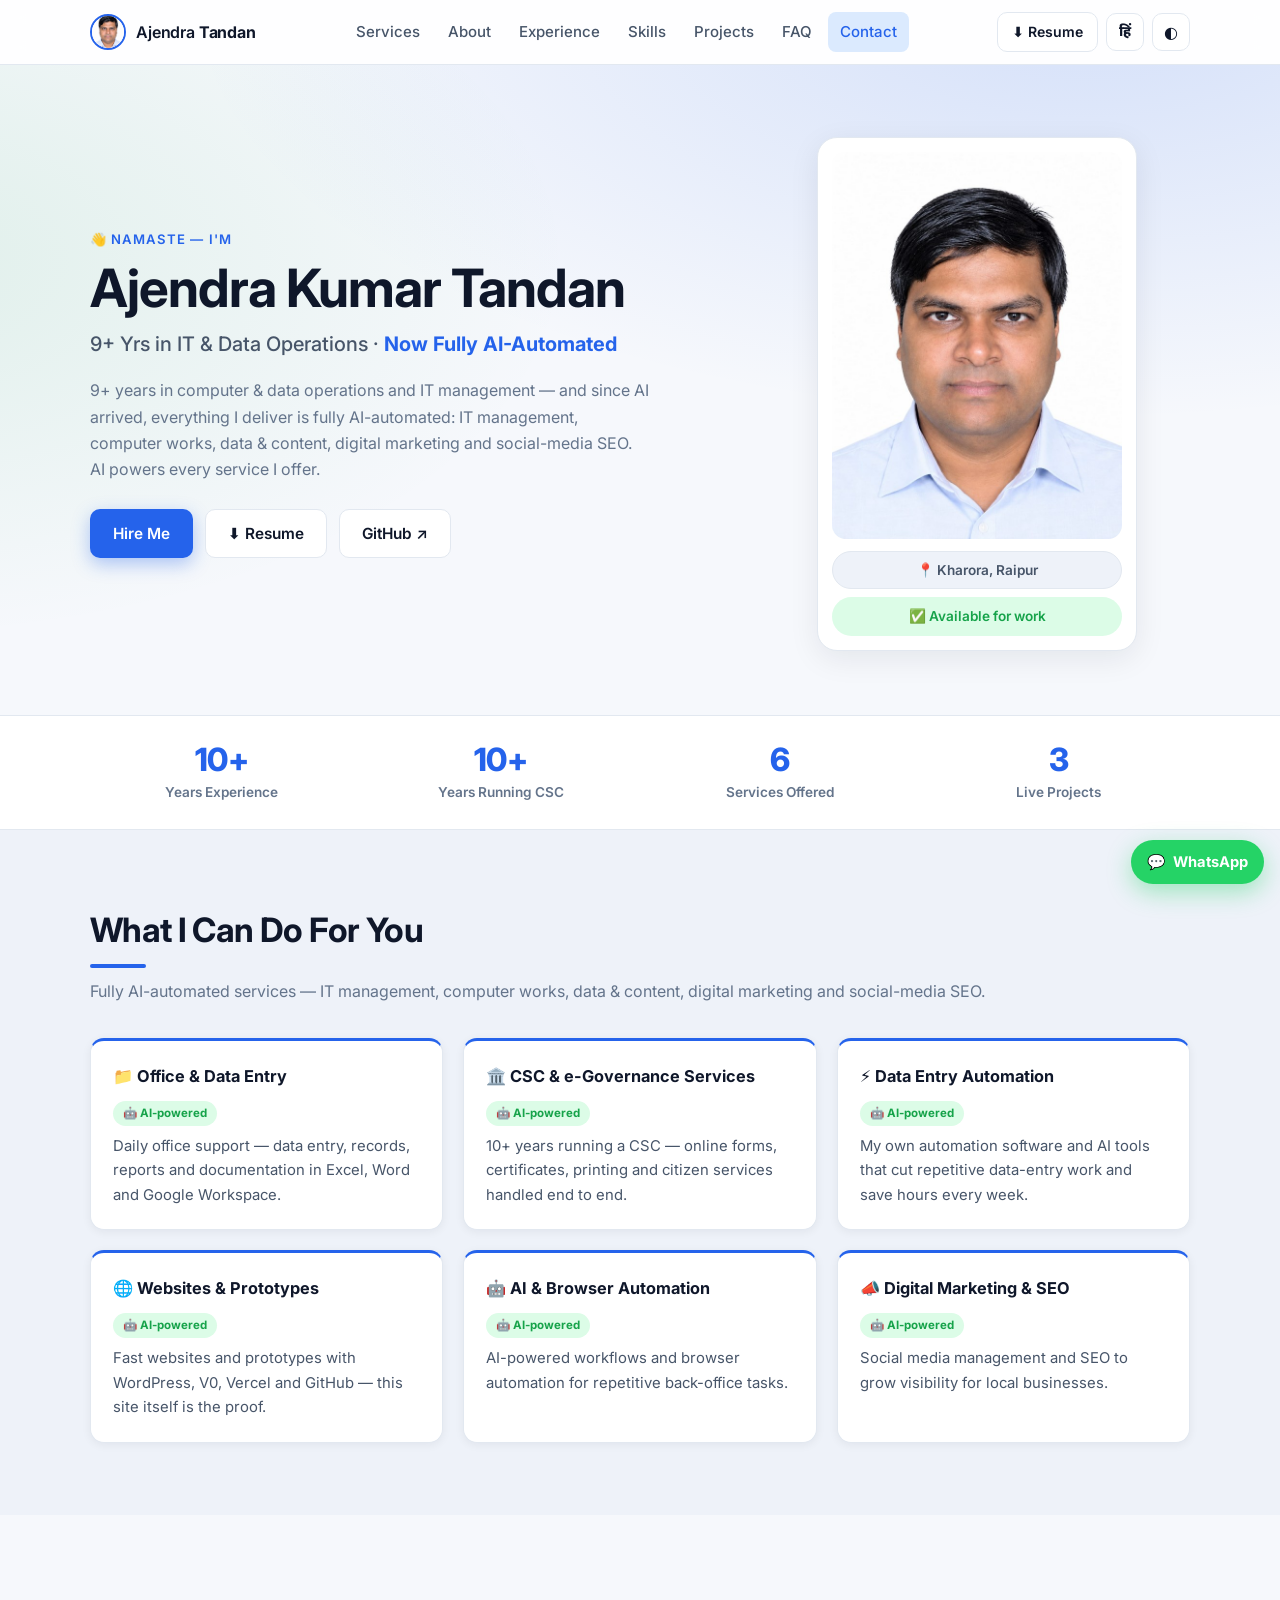
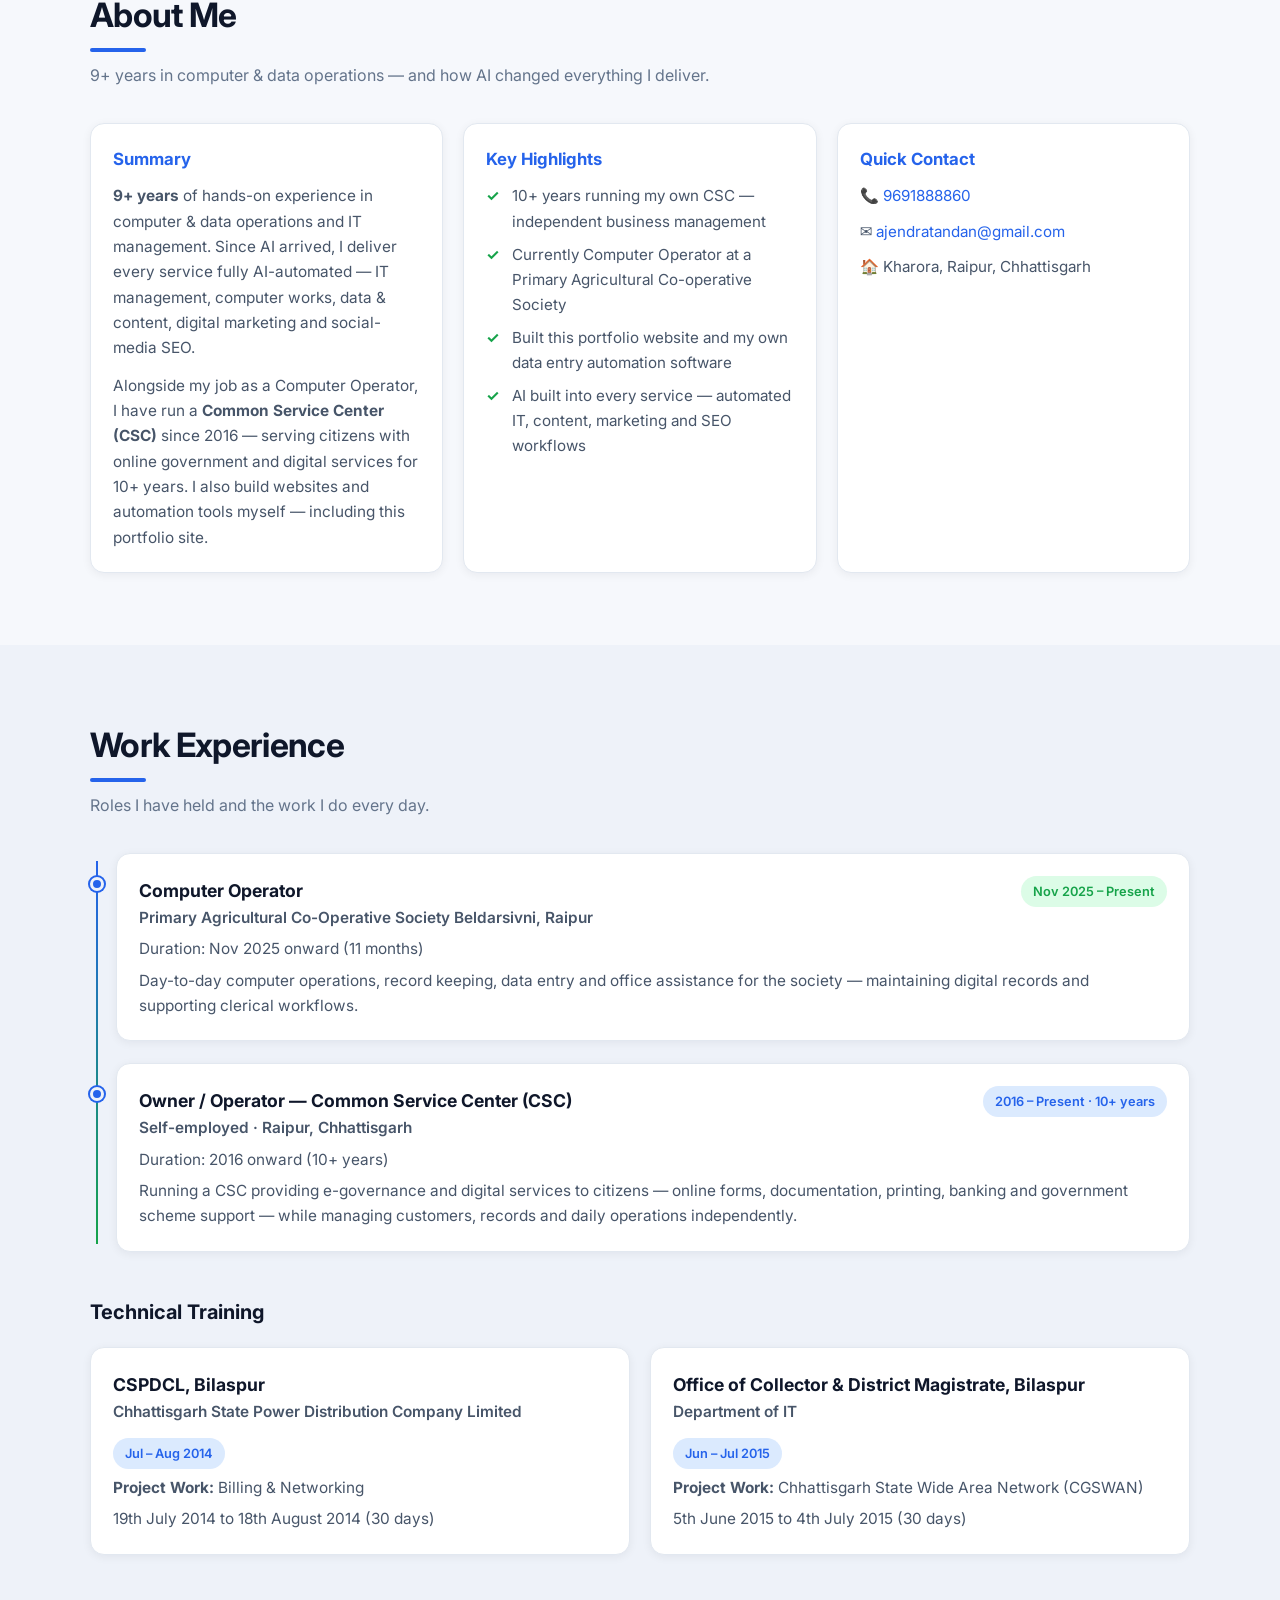
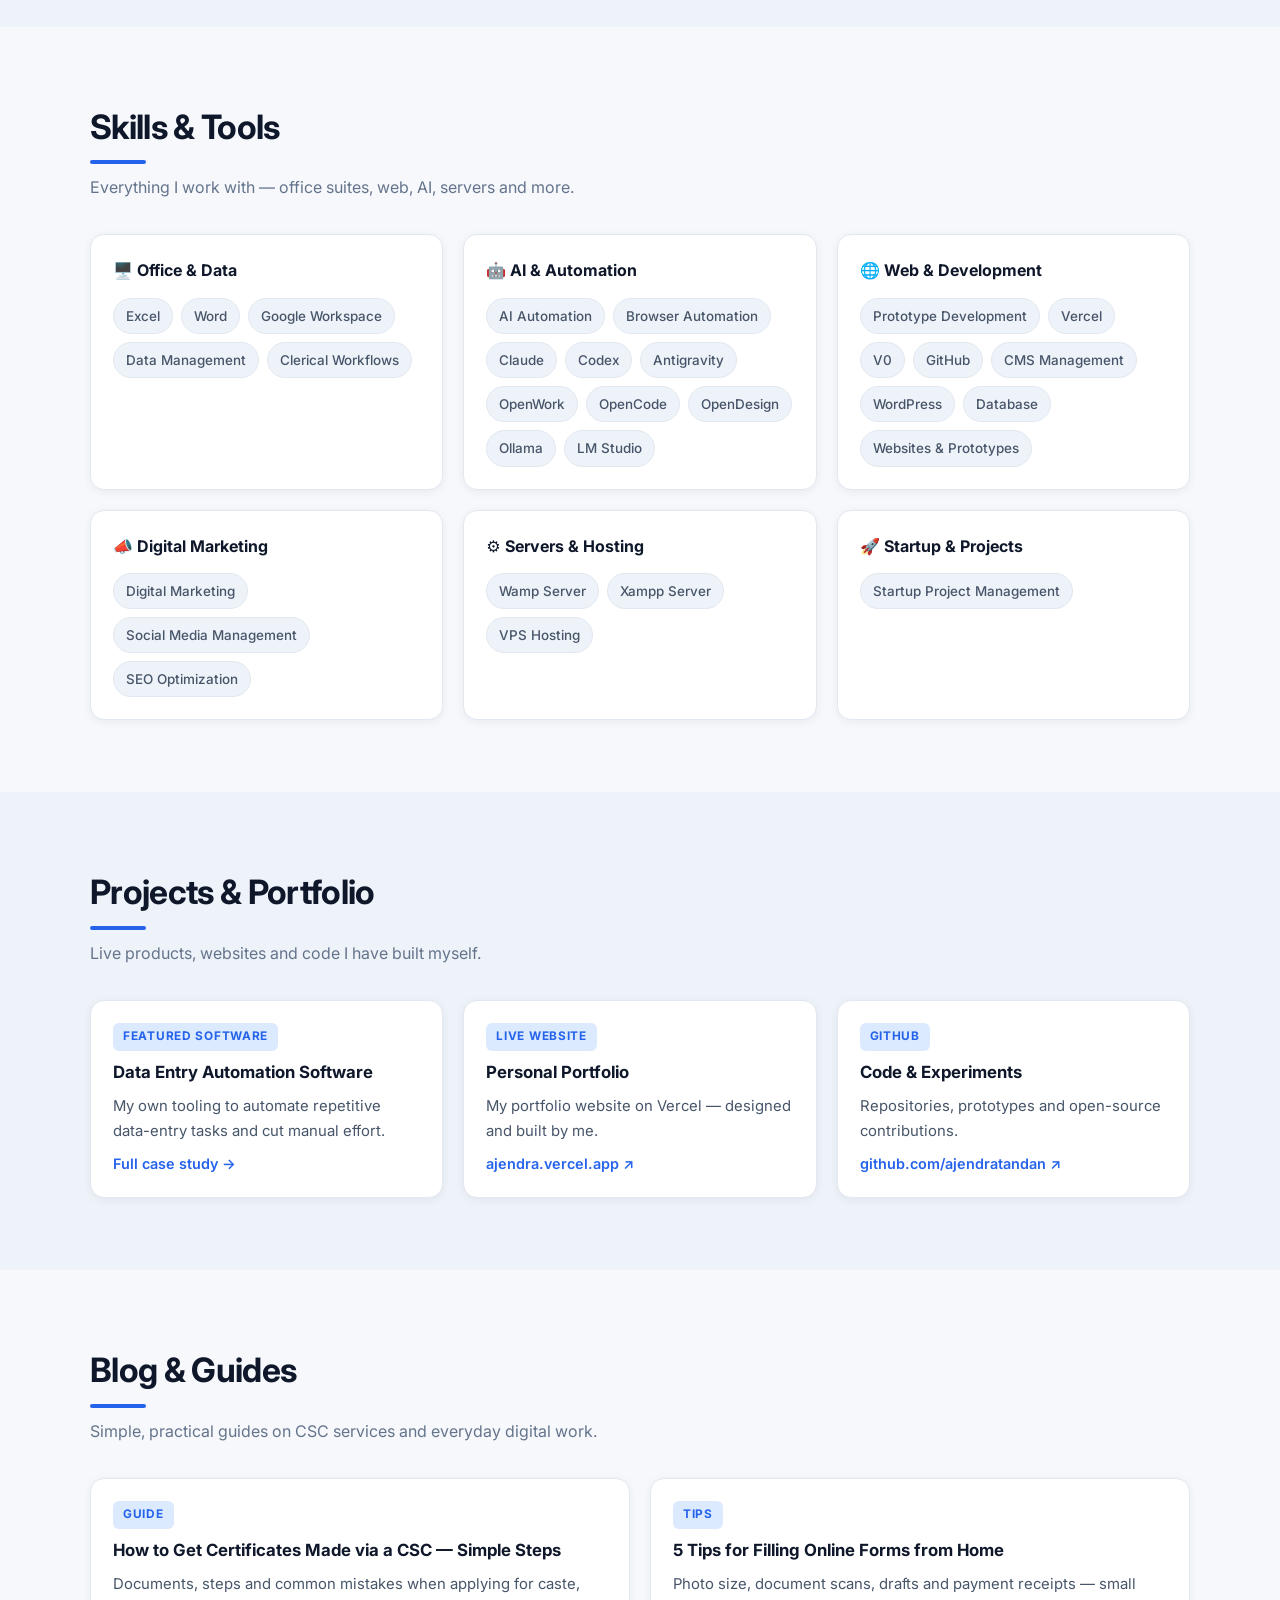
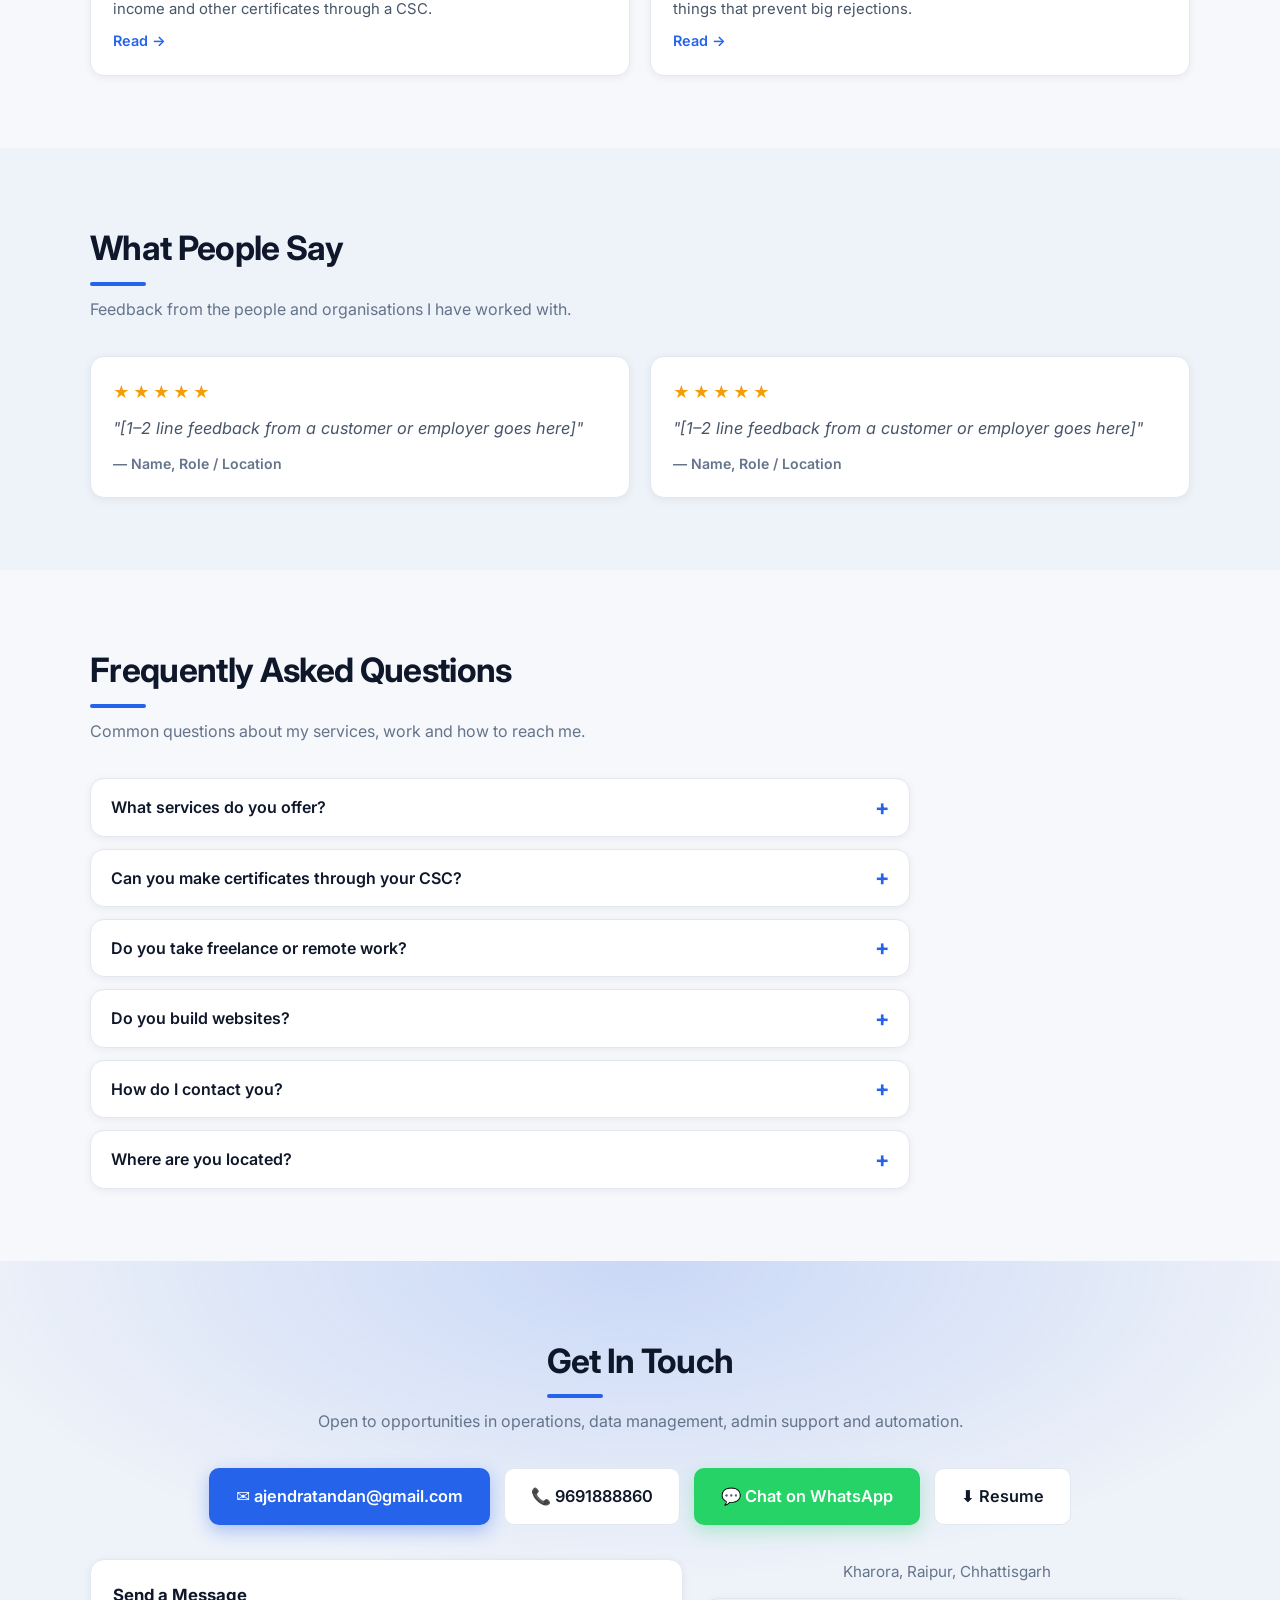
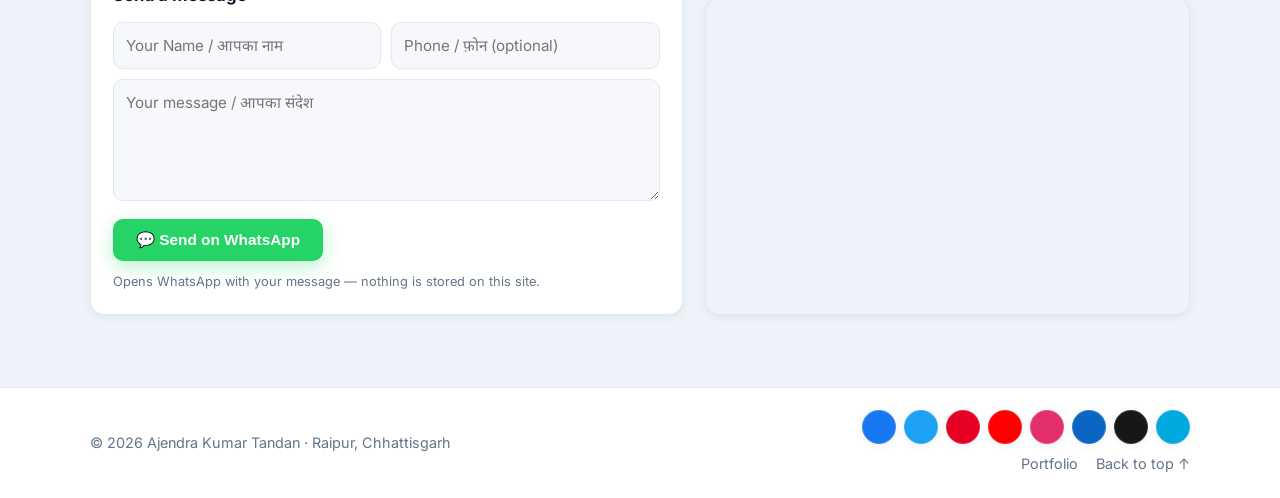
==== commit f319fb64: "Reposition hero, about, services and SEO meta AI-first: 9+ yrs IT/data ops now fully AI-automated, A" ====
--- a/index.html
+++ b/index.html
@@ -3,12 +3,12 @@
 <head>
   <meta charset="UTF-8" />
   <meta name="viewport" content="width=device-width, initial-scale=1.0" />
-  <title>Ajendra Kumar Tandan — Operations Professional, Computer Operator &amp; AI Automation</title>
-  <meta name="description" content="Portfolio and resume of Ajendra Kumar Tandan — 10+ years in office assistance, computer operations, data management, AI tools and automation. Raipur, Chhattisgarh." />
+  <title>Ajendra Kumar Tandan — AI Automation Pro · IT, Data &amp; Digital Marketing</title>
+  <meta name="description" content="9+ years in computer &amp; data operations and IT management — now fully AI-automated: IT, data &amp; content, digital marketing and social-media SEO. Raipur, Chhattisgarh." />
   <meta name="author" content="Ajendra Kumar Tandan" />
   <meta name="theme-color" content="#0f172a" />
-  <meta property="og:title" content="Ajendra Kumar Tandan — Operations Professional" />
-  <meta property="og:description" content="10+ years in office assistance, computer operations, data management and AI automation." />
+  <meta property="og:title" content="Ajendra Kumar Tandan — AI Automation &amp; IT Management Pro" />
+  <meta property="og:description" content="9+ years in IT &amp; data operations — now fully AI-automated IT, data, digital marketing and SEO services." />
   <meta property="og:type" content="profile" />
   <meta property="og:site_name" content="Ajendra Kumar Tandan — Portfolio" />
   <meta property="og:image" content="https://ajendra.vercel.app/assets/og-image.png" />
@@ -17,8 +17,8 @@
   <meta property="og:image:type" content="image/png" />
   <meta property="og:url" content="https://ajendra.vercel.app/" />
   <meta name="twitter:card" content="summary_large_image" />
-  <meta name="twitter:title" content="Ajendra Kumar Tandan — Operations Professional" />
-  <meta name="twitter:description" content="10+ years in office assistance, computer operations, data management and AI automation." />
+  <meta name="twitter:title" content="Ajendra Kumar Tandan — AI Automation &amp; IT Management Pro" />
+  <meta name="twitter:description" content="9+ years in IT &amp; data operations — now fully AI-automated IT, data, digital marketing and SEO services." />
   <meta name="twitter:image" content="https://ajendra.vercel.app/assets/og-image.png" />
   <link rel="canonical" href="https://ajendra.vercel.app/" />
   <link rel="icon" type="image/png" href="assets/favicon.png" />
@@ -34,7 +34,7 @@
     "@context": "https://schema.org",
     "@type": "Person",
     "name": "Ajendra Kumar Tandan",
-    "jobTitle": "Operations Professional / Computer Operator",
+    "jobTitle": "AI & Automation Professional / IT Management",
     "email": "mailto:ajendratandan@gmail.com",
     "telephone": "+91-9691888860",
     "address": {
@@ -156,12 +156,13 @@
         <p class="eyebrow" data-i18n="hero.eyebrow">👋 Namaste — I'm</p>
         <h1 data-i18n="hero.name">Ajendra Kumar Tandan</h1>
         <p class="hero-role">
-          <span data-i18n="hero.roleMain">Operations Professional · Computer Operator · </span><span class="accent" data-i18n="hero.roleAccent">AI &amp; Automation</span>
+          <span data-i18n="hero.roleMain">9+ Yrs in IT &amp; Data Operations · </span><span class="accent" data-i18n="hero.roleAccent">Now Fully AI-Automated</span>
         </p>
         <p class="hero-lead" data-i18n="hero.lead">
-          10+ years in office assistance, computer operations and data management.
-          I use AI tools and automation to streamline day-to-day administrative work —
-          from clerical workflows to browser and software automation.
+          9+ years in computer &amp; data operations and IT management —
+          and since AI arrived, everything I deliver is fully AI-automated:
+          IT management, computer works, data &amp; content, digital marketing and social-media SEO.
+          AI powers every service I offer.
         </p>
 
         <div class="hero-cta">
@@ -197,36 +198,42 @@
   <section class="section section-alt" id="services">
     <div class="container">
       <h2 class="section-title" data-i18n="svc.title">What I Can Do For You</h2>
-      <p class="section-sub" data-i18n="svc.sub">Ready-to-hire services — office work, government documentation, websites and automation.</p>
+      <p class="section-sub" data-i18n="svc.sub">Fully AI-automated services — IT management, computer works, data &amp; content, digital marketing and social-media SEO.</p>
 
       <div class="skills-grid">
         <div class="card svc-card">
           <h3 data-i18n="svc.c1">📁 Office &amp; Data Entry</h3>
+          <span class="svc-chip" data-i18n="svc.chip">🤖 AI-powered</span>
           <p data-i18n="svc.d1">Daily office support — data entry, records, reports and documentation in Excel, Word and Google Workspace.</p>
         </div>
 
         <div class="card svc-card">
           <h3 data-i18n="svc.c2">🏛️ CSC &amp; e-Governance Services</h3>
+          <span class="svc-chip" data-i18n="svc.chip">🤖 AI-powered</span>
           <p data-i18n="svc.d2">10+ years running a CSC — online forms, certificates, printing and citizen services handled end to end.</p>
         </div>
 
         <div class="card svc-card">
           <h3 data-i18n="svc.c3">⚡ Data Entry Automation</h3>
+          <span class="svc-chip" data-i18n="svc.chip">🤖 AI-powered</span>
           <p data-i18n="svc.d3">My own automation software and AI tools that cut repetitive data-entry work and save hours every week.</p>
         </div>
 
         <div class="card svc-card">
           <h3 data-i18n="svc.c4">🌐 Websites &amp; Prototypes</h3>
+          <span class="svc-chip" data-i18n="svc.chip">🤖 AI-powered</span>
           <p data-i18n="svc.d4">Fast websites and prototypes with WordPress, V0, Vercel and GitHub — this site itself is the proof.</p>
         </div>
 
         <div class="card svc-card">
           <h3 data-i18n="svc.c5">🤖 AI &amp; Browser Automation</h3>
+          <span class="svc-chip" data-i18n="svc.chip">🤖 AI-powered</span>
           <p data-i18n="svc.d5">AI-powered workflows and browser automation for repetitive back-office tasks.</p>
         </div>
 
         <div class="card svc-card">
           <h3 data-i18n="svc.c6">📣 Digital Marketing &amp; SEO</h3>
+          <span class="svc-chip" data-i18n="svc.chip">🤖 AI-powered</span>
           <p data-i18n="svc.d6">Social media management and SEO to grow visibility for local businesses.</p>
         </div>
       </div>
@@ -237,15 +244,15 @@
   <section class="section" id="about">
     <div class="container">
       <h2 class="section-title" data-i18n="about.title">About Me</h2>
-      <p class="section-sub" data-i18n="about.sub">A quick summary of who I am and what I do.</p>
+      <p class="section-sub" data-i18n="about.sub">9+ years in computer &amp; data operations — and how AI changed everything I deliver.</p>
 
       <div class="about-grid">
         <div class="card about-card">
           <h3 data-i18n="about.hSummary">Summary</h3>
           <p data-i18n="about.p1">
-            Experienced <strong>Operations Professional</strong> with 10+ years in office assistance,
-            computer operation and data management. Experienced in AI tools, clerical workflows,
-            and leveraging automation tools to streamline day-to-day administrative support.
+            <strong>9+ years</strong> of hands-on experience in computer &amp; data operations and IT management.
+            Since AI arrived, I deliver every service fully AI-automated — IT management, computer works,
+            data &amp; content, digital marketing and social-media SEO.
           </p>
           <p data-i18n="about.p2">
             Alongside my job as a Computer Operator, I have run a <strong>Common Service Center (CSC)</strong>
@@ -260,7 +267,7 @@
             <li data-i18n="about.hl1">10+ years running my own CSC — independent business management</li>
             <li data-i18n="about.hl2">Currently Computer Operator at a Primary Agricultural Co-operative Society</li>
             <li data-i18n="about.hl3">Built this portfolio website and my own data entry automation software</li>
-            <li data-i18n="about.hl4">Hands-on with AI tools — Claude, browser automation and local AI models</li>
+            <li data-i18n="about.hl4">AI built into every service — automated IT, content, marketing and SEO workflows</li>
           </ul>
         </div>
 
@@ -499,7 +506,7 @@
       <div class="faq-list">
         <details class="faq-item">
           <summary data-i18n="faq.q1">What services do you offer?</summary>
-          <p data-i18n="faq.a1">Office &amp; data entry, CSC e-governance services, data-entry automation, websites &amp; prototypes, AI &amp; browser automation, and digital marketing / SEO.</p>
+          <p data-i18n="faq.a1">All of it AI-powered — office &amp; data entry, CSC e-governance services, data-entry automation, websites &amp; prototypes, AI &amp; browser automation, and digital marketing / SEO.</p>
         </details>
 
         <details class="faq-item">
--- a/style.css
+++ b/style.css
@@ -260,6 +260,12 @@
 .svc-card { border-top: 3px solid var(--accent); transition: 0.18s; }
 .svc-card:hover { transform: translateY(-3px); box-shadow: var(--shadow); }
 .svc-card h3 { font-size: 1.02rem; margin-bottom: 8px; }
+.svc-chip {
+  display: inline-block; margin: -3px 0 8px; padding: 3px 10px;
+  font-size: 0.72rem; font-weight: 700;
+  background: var(--green-soft); color: var(--green);
+  border-radius: 999px;
+}
 .svc-card p { color: var(--text-soft); font-size: 0.93rem; }
 
 /* ===== Projects ===== */
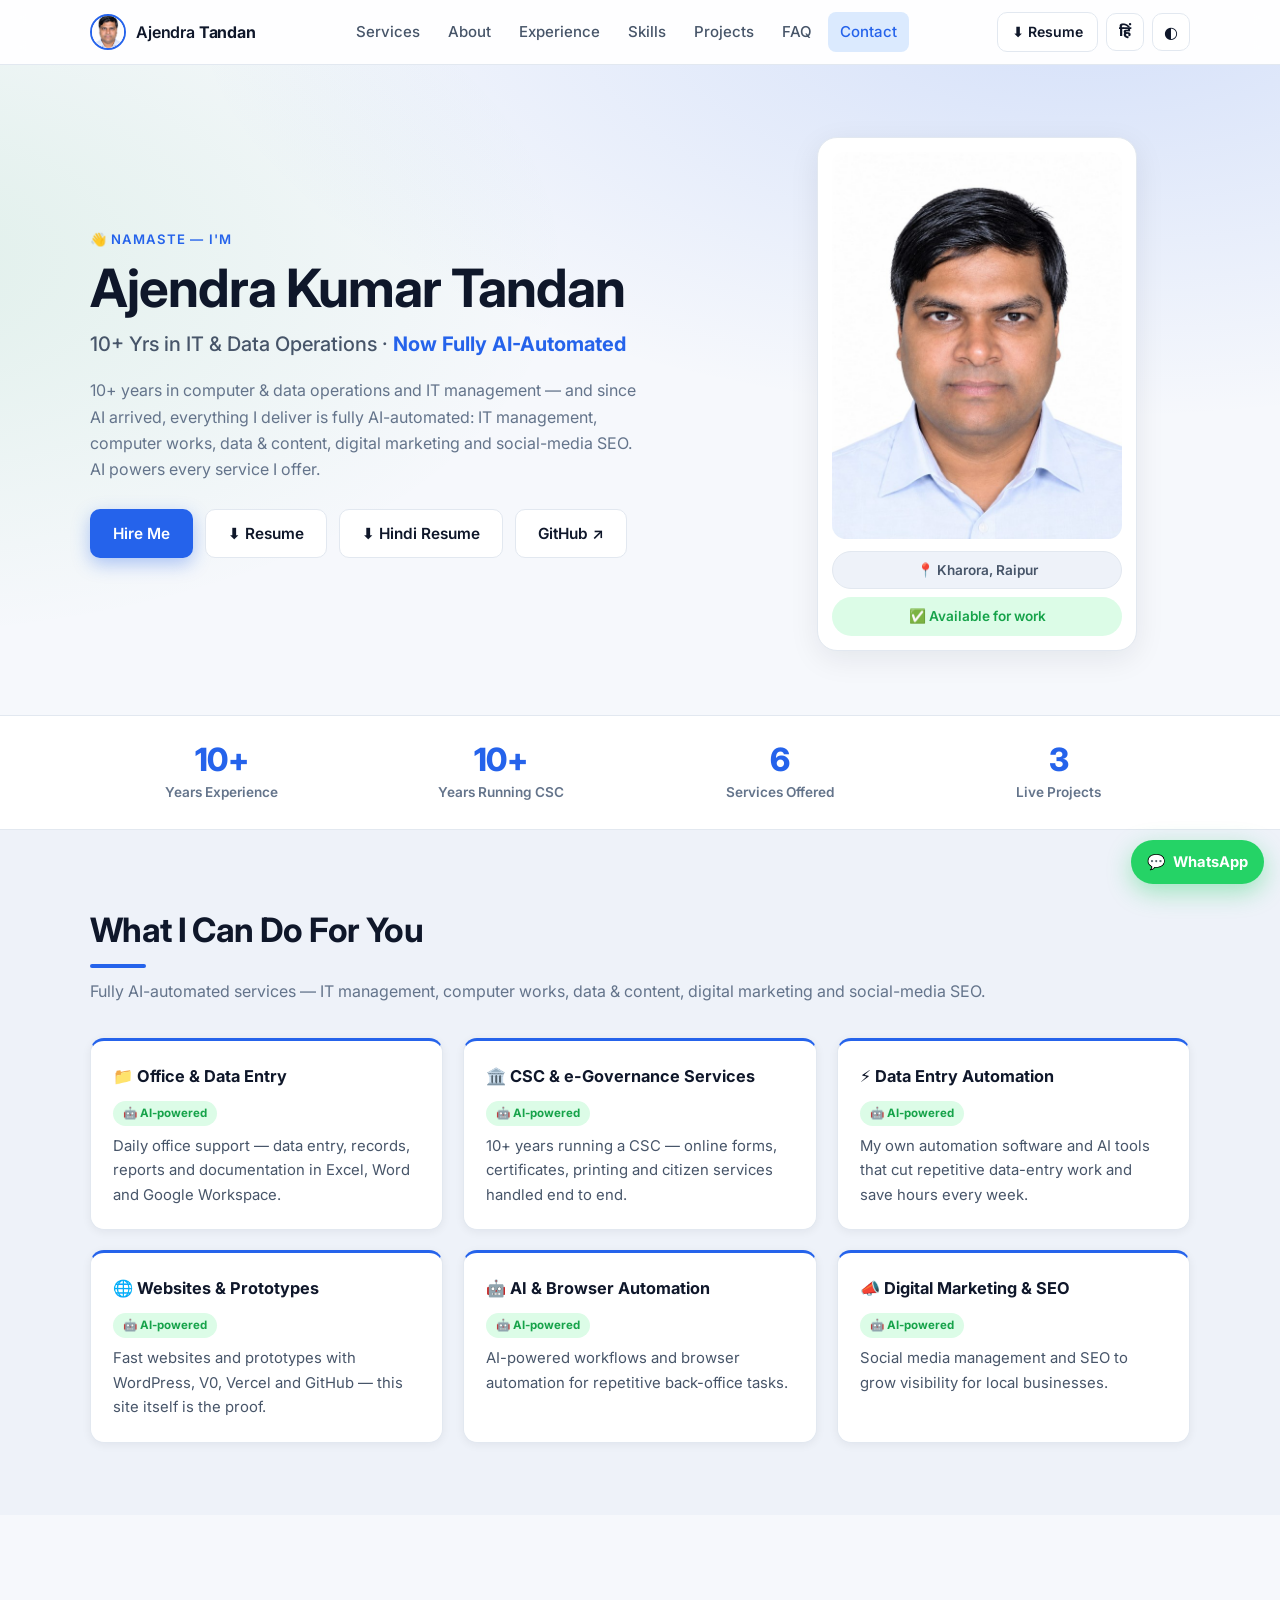
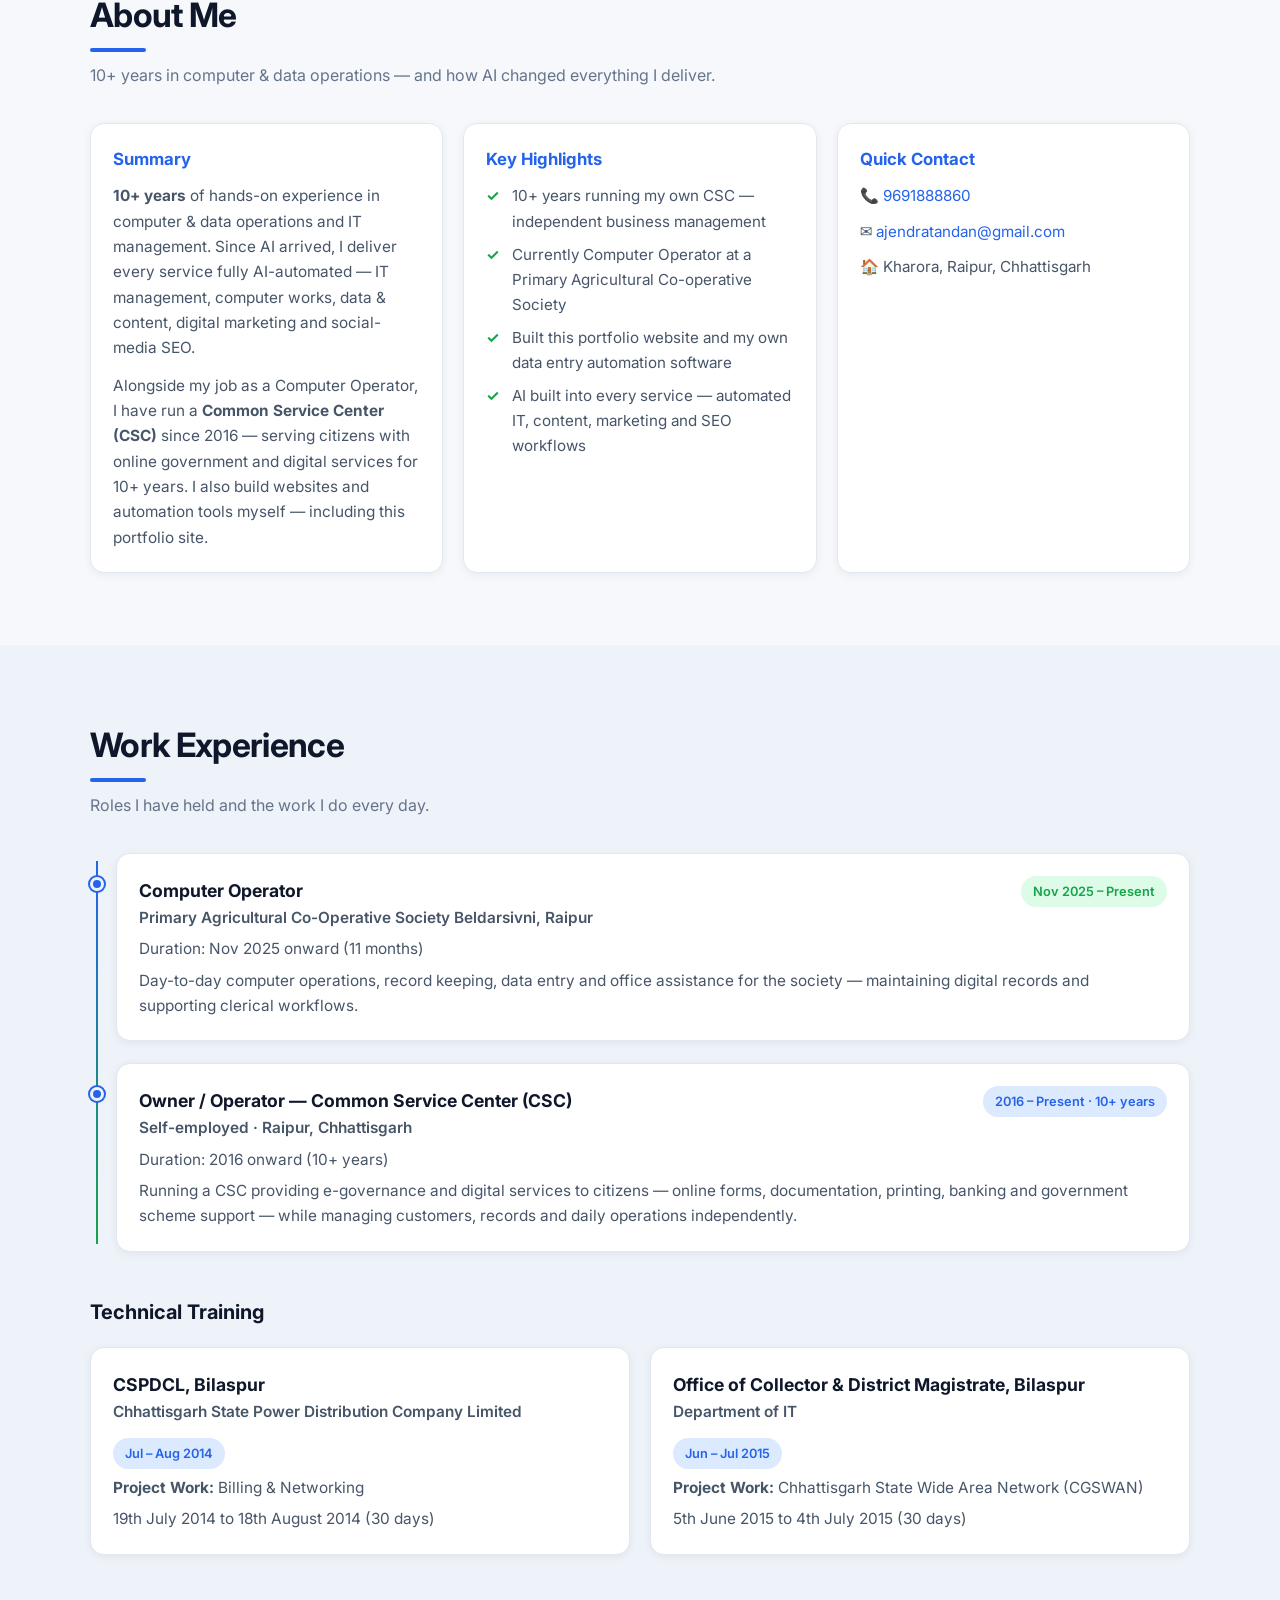
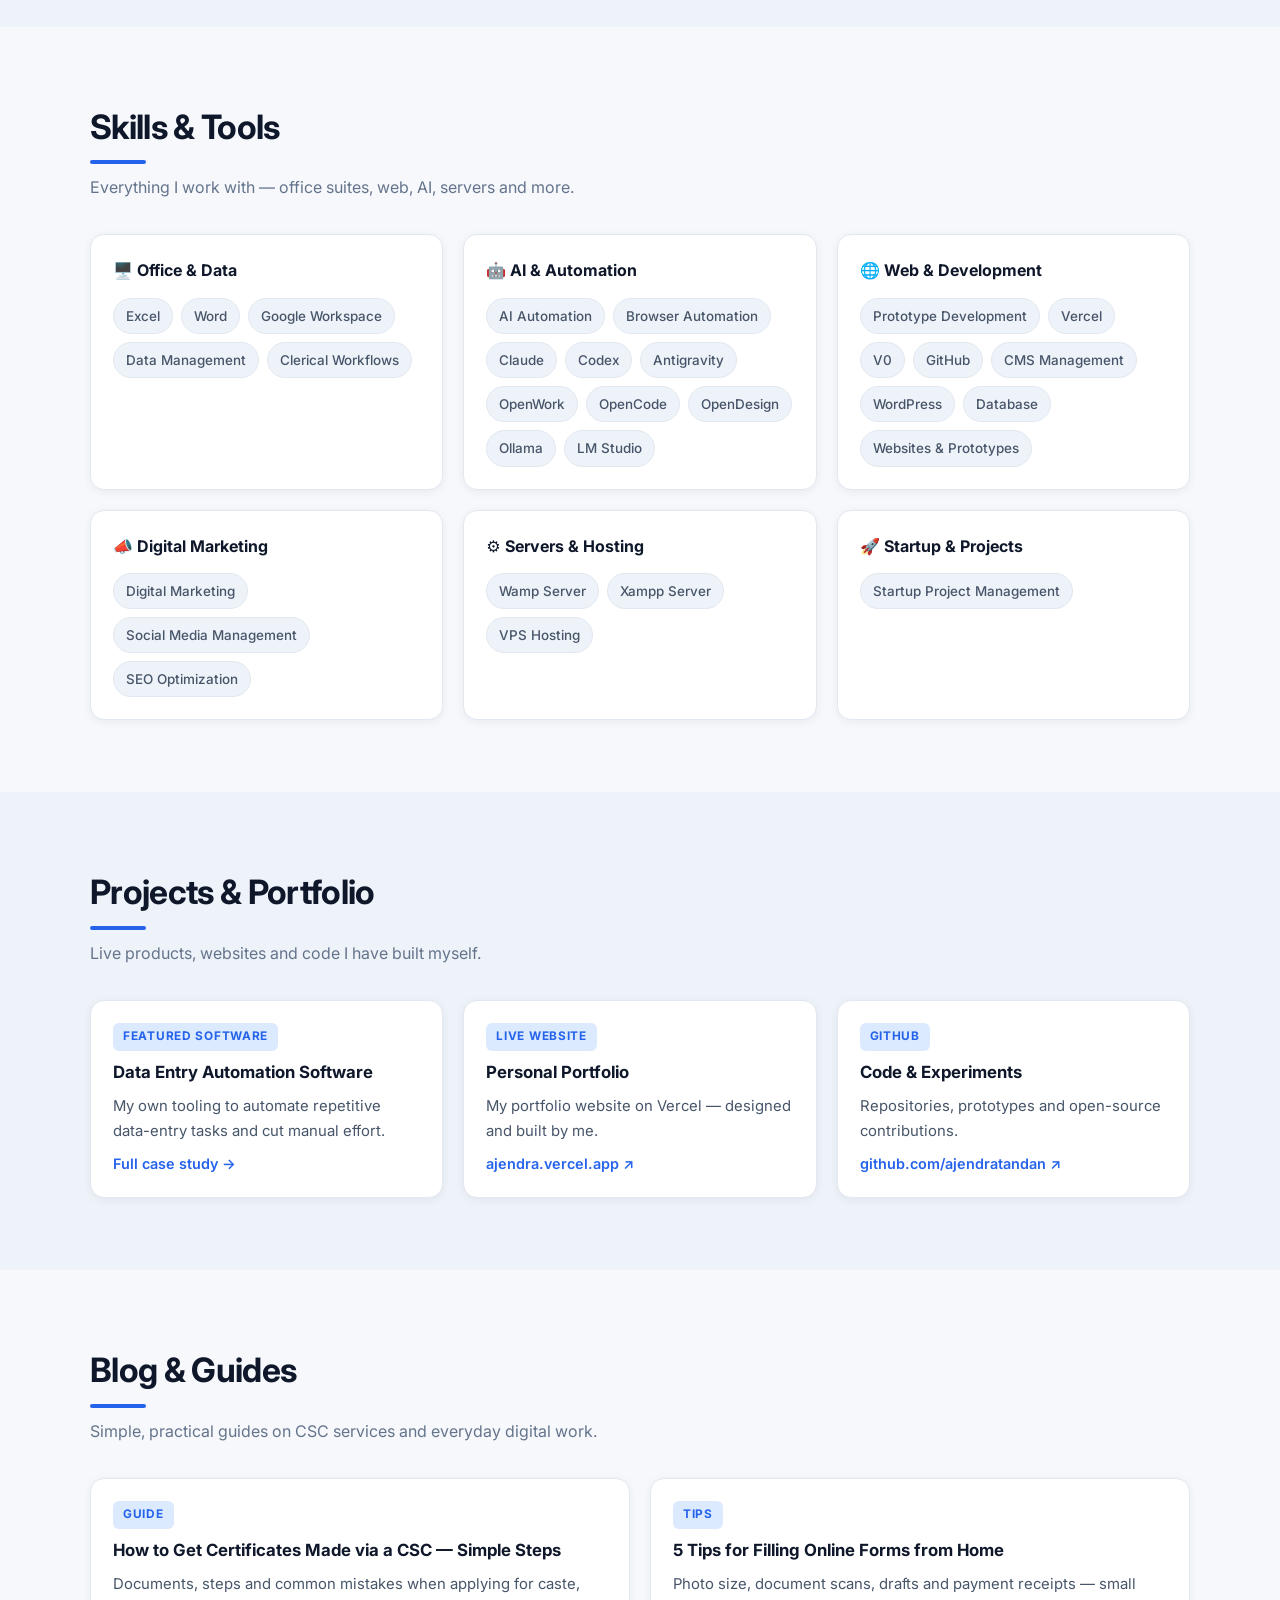
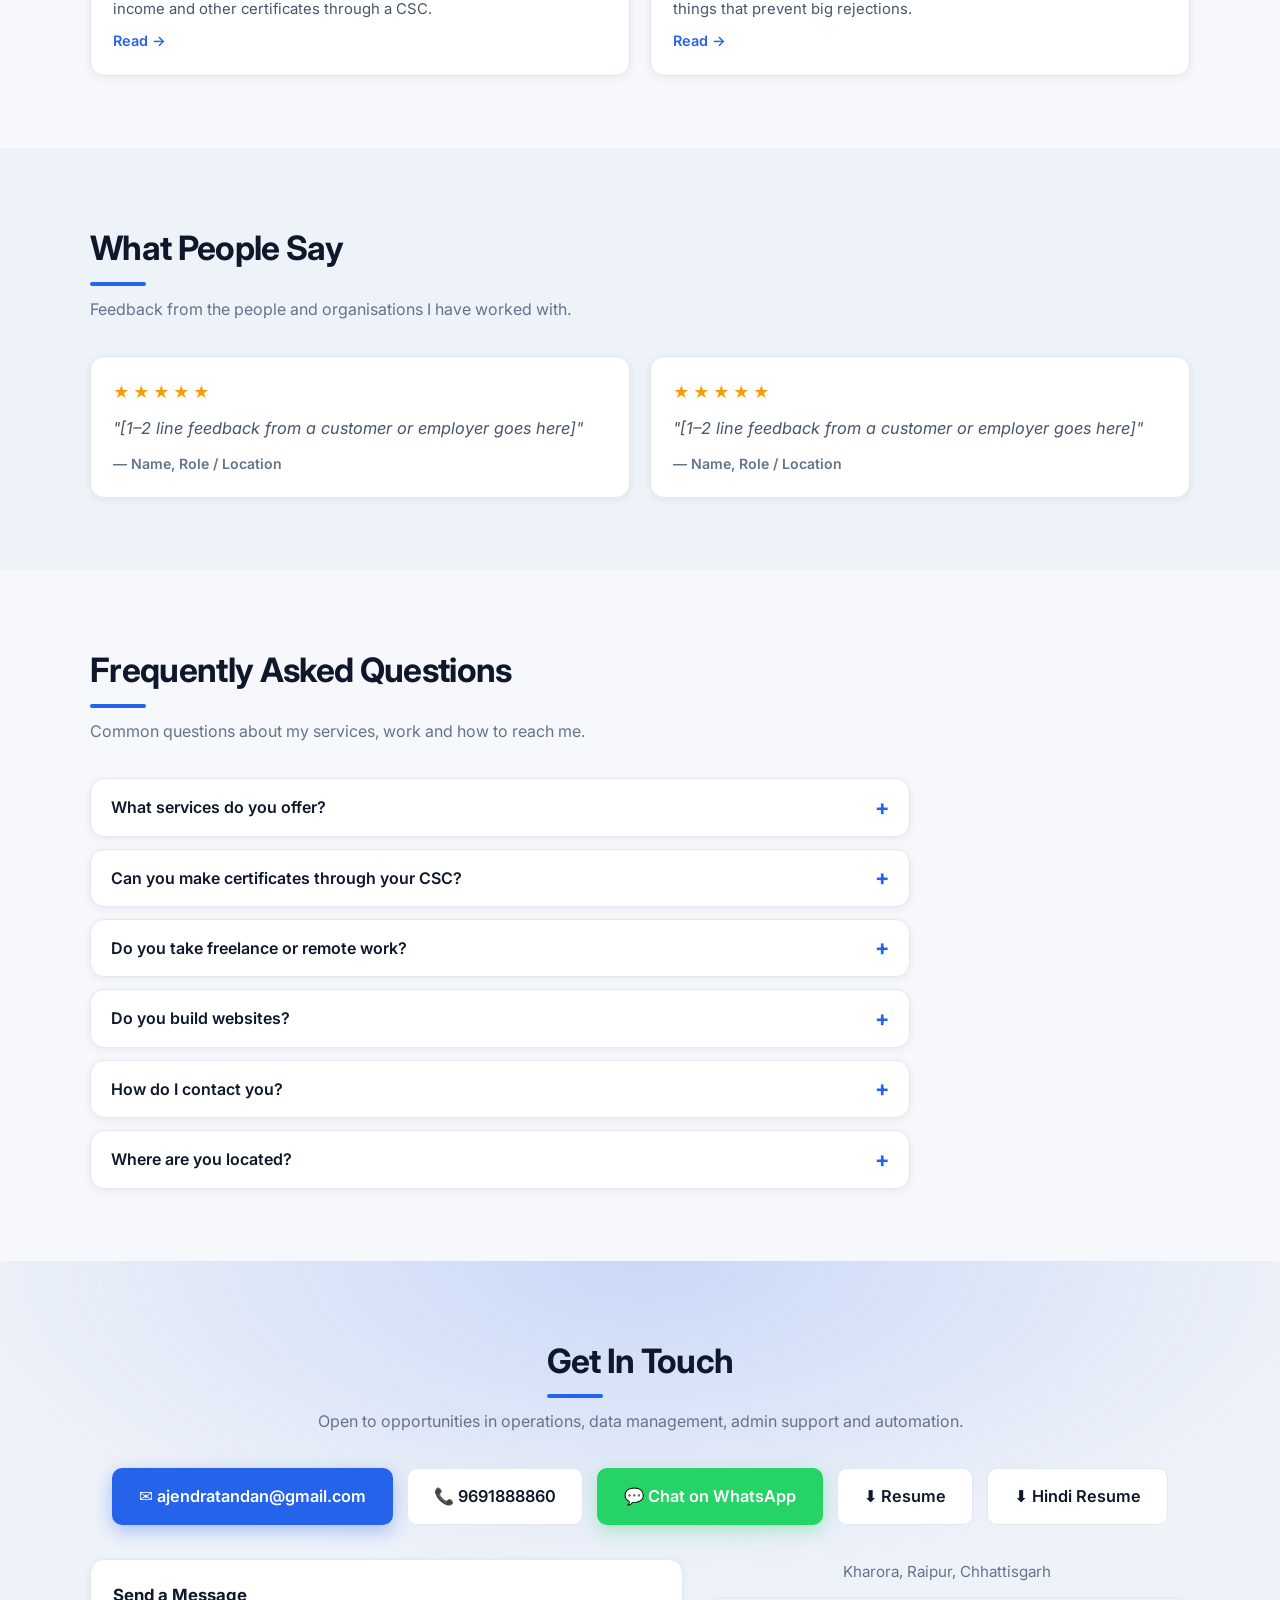
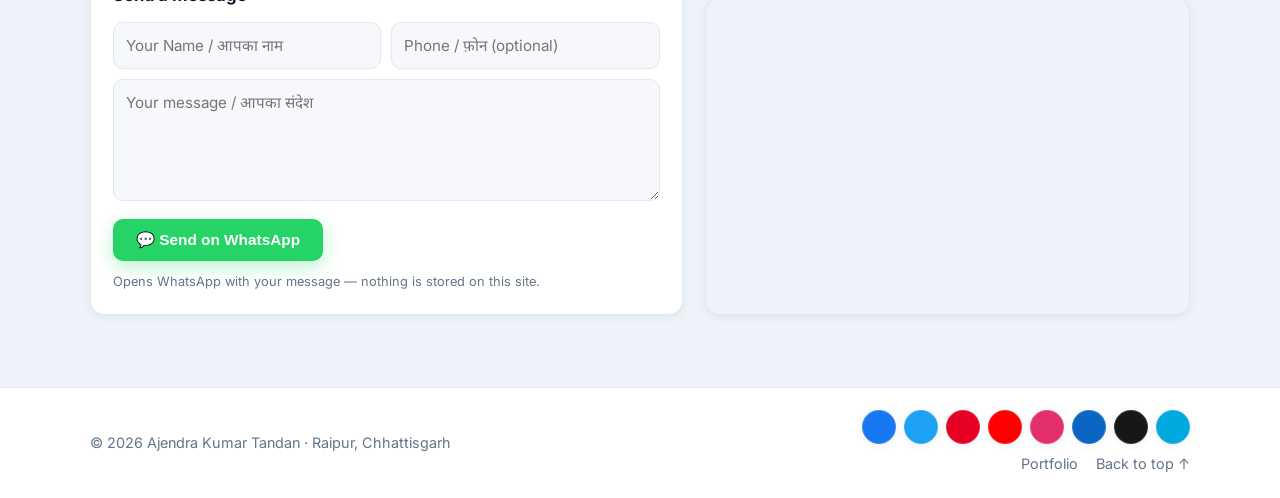
==== commit 79d9d859: "Unify 10+ years messaging, AI-first EN resume, add Hindi resume PDF with site links" ====
--- a/index.html
+++ b/index.html
@@ -4,11 +4,11 @@
   <meta charset="UTF-8" />
   <meta name="viewport" content="width=device-width, initial-scale=1.0" />
   <title>Ajendra Kumar Tandan — AI Automation Pro · IT, Data &amp; Digital Marketing</title>
-  <meta name="description" content="9+ years in computer &amp; data operations and IT management — now fully AI-automated: IT, data &amp; content, digital marketing and social-media SEO. Raipur, Chhattisgarh." />
+  <meta name="description" content="10+ years in computer &amp; data operations and IT management — now fully AI-automated: IT, data &amp; content, digital marketing and social-media SEO. Raipur, Chhattisgarh." />
   <meta name="author" content="Ajendra Kumar Tandan" />
   <meta name="theme-color" content="#0f172a" />
   <meta property="og:title" content="Ajendra Kumar Tandan — AI Automation &amp; IT Management Pro" />
-  <meta property="og:description" content="9+ years in IT &amp; data operations — now fully AI-automated IT, data, digital marketing and SEO services." />
+  <meta property="og:description" content="10+ years in IT &amp; data operations — now fully AI-automated IT, data, digital marketing and SEO services." />
   <meta property="og:type" content="profile" />
   <meta property="og:site_name" content="Ajendra Kumar Tandan — Portfolio" />
   <meta property="og:image" content="https://ajendra.vercel.app/assets/og-image.png" />
@@ -18,7 +18,7 @@
   <meta property="og:url" content="https://ajendra.vercel.app/" />
   <meta name="twitter:card" content="summary_large_image" />
   <meta name="twitter:title" content="Ajendra Kumar Tandan — AI Automation &amp; IT Management Pro" />
-  <meta name="twitter:description" content="9+ years in IT &amp; data operations — now fully AI-automated IT, data, digital marketing and SEO services." />
+  <meta name="twitter:description" content="10+ years in IT &amp; data operations — now fully AI-automated IT, data, digital marketing and SEO services." />
   <meta name="twitter:image" content="https://ajendra.vercel.app/assets/og-image.png" />
   <link rel="canonical" href="https://ajendra.vercel.app/" />
   <link rel="icon" type="image/png" href="assets/favicon.png" />
@@ -156,10 +156,10 @@
         <p class="eyebrow" data-i18n="hero.eyebrow">👋 Namaste — I'm</p>
         <h1 data-i18n="hero.name">Ajendra Kumar Tandan</h1>
         <p class="hero-role">
-          <span data-i18n="hero.roleMain">9+ Yrs in IT &amp; Data Operations · </span><span class="accent" data-i18n="hero.roleAccent">Now Fully AI-Automated</span>
+          <span data-i18n="hero.roleMain">10+ Yrs in IT &amp; Data Operations · </span><span class="accent" data-i18n="hero.roleAccent">Now Fully AI-Automated</span>
         </p>
         <p class="hero-lead" data-i18n="hero.lead">
-          9+ years in computer &amp; data operations and IT management —
+          10+ years in computer &amp; data operations and IT management —
           and since AI arrived, everything I deliver is fully AI-automated:
           IT management, computer works, data &amp; content, digital marketing and social-media SEO.
           AI powers every service I offer.
@@ -168,6 +168,7 @@
         <div class="hero-cta">
           <a class="btn btn-primary" href="#contact" data-i18n="hero.hire">Hire Me</a>
           <a class="btn btn-ghost" href="assets/Ajendra-Kumar-Tandan-Resume.pdf" target="_blank" rel="noopener" data-i18n="btn.resume">⬇ Resume</a>
+          <a class="btn btn-ghost" href="assets/Ajendra-Kumar-Tandan-Resume-Hindi.pdf" target="_blank" rel="noopener" data-i18n="resume.hi">⬇ Hindi Resume</a>
           <a class="btn btn-ghost" href="https://github.com/ajendratandan" target="_blank" rel="noopener">GitHub ↗</a>
         </div>
       </div>
@@ -244,13 +245,13 @@
   <section class="section" id="about">
     <div class="container">
       <h2 class="section-title" data-i18n="about.title">About Me</h2>
-      <p class="section-sub" data-i18n="about.sub">9+ years in computer &amp; data operations — and how AI changed everything I deliver.</p>
+      <p class="section-sub" data-i18n="about.sub">10+ years in computer &amp; data operations — and how AI changed everything I deliver.</p>
 
       <div class="about-grid">
         <div class="card about-card">
           <h3 data-i18n="about.hSummary">Summary</h3>
           <p data-i18n="about.p1">
-            <strong>9+ years</strong> of hands-on experience in computer &amp; data operations and IT management.
+            <strong>10+ years</strong> of hands-on experience in computer &amp; data operations and IT management.
             Since AI arrived, I deliver every service fully AI-automated — IT management, computer works,
             data &amp; content, digital marketing and social-media SEO.
           </p>
@@ -548,6 +549,7 @@
         <a class="btn btn-ghost btn-lg" href="tel:+919691888860">📞 9691888860</a>
         <a class="btn btn-wa btn-lg" href="https://wa.me/919691888860" target="_blank" rel="noopener" data-i18n="btn.wa">💬 Chat on WhatsApp</a>
         <a class="btn btn-ghost btn-lg" href="assets/Ajendra-Kumar-Tandan-Resume.pdf" target="_blank" rel="noopener" data-i18n="btn.resume">⬇ Resume</a>
+        <a class="btn btn-ghost btn-lg" href="assets/Ajendra-Kumar-Tandan-Resume-Hindi.pdf" target="_blank" rel="noopener" data-i18n="resume.hi">⬇ Hindi Resume</a>
       </div>
 
       <div class="contact-grid">
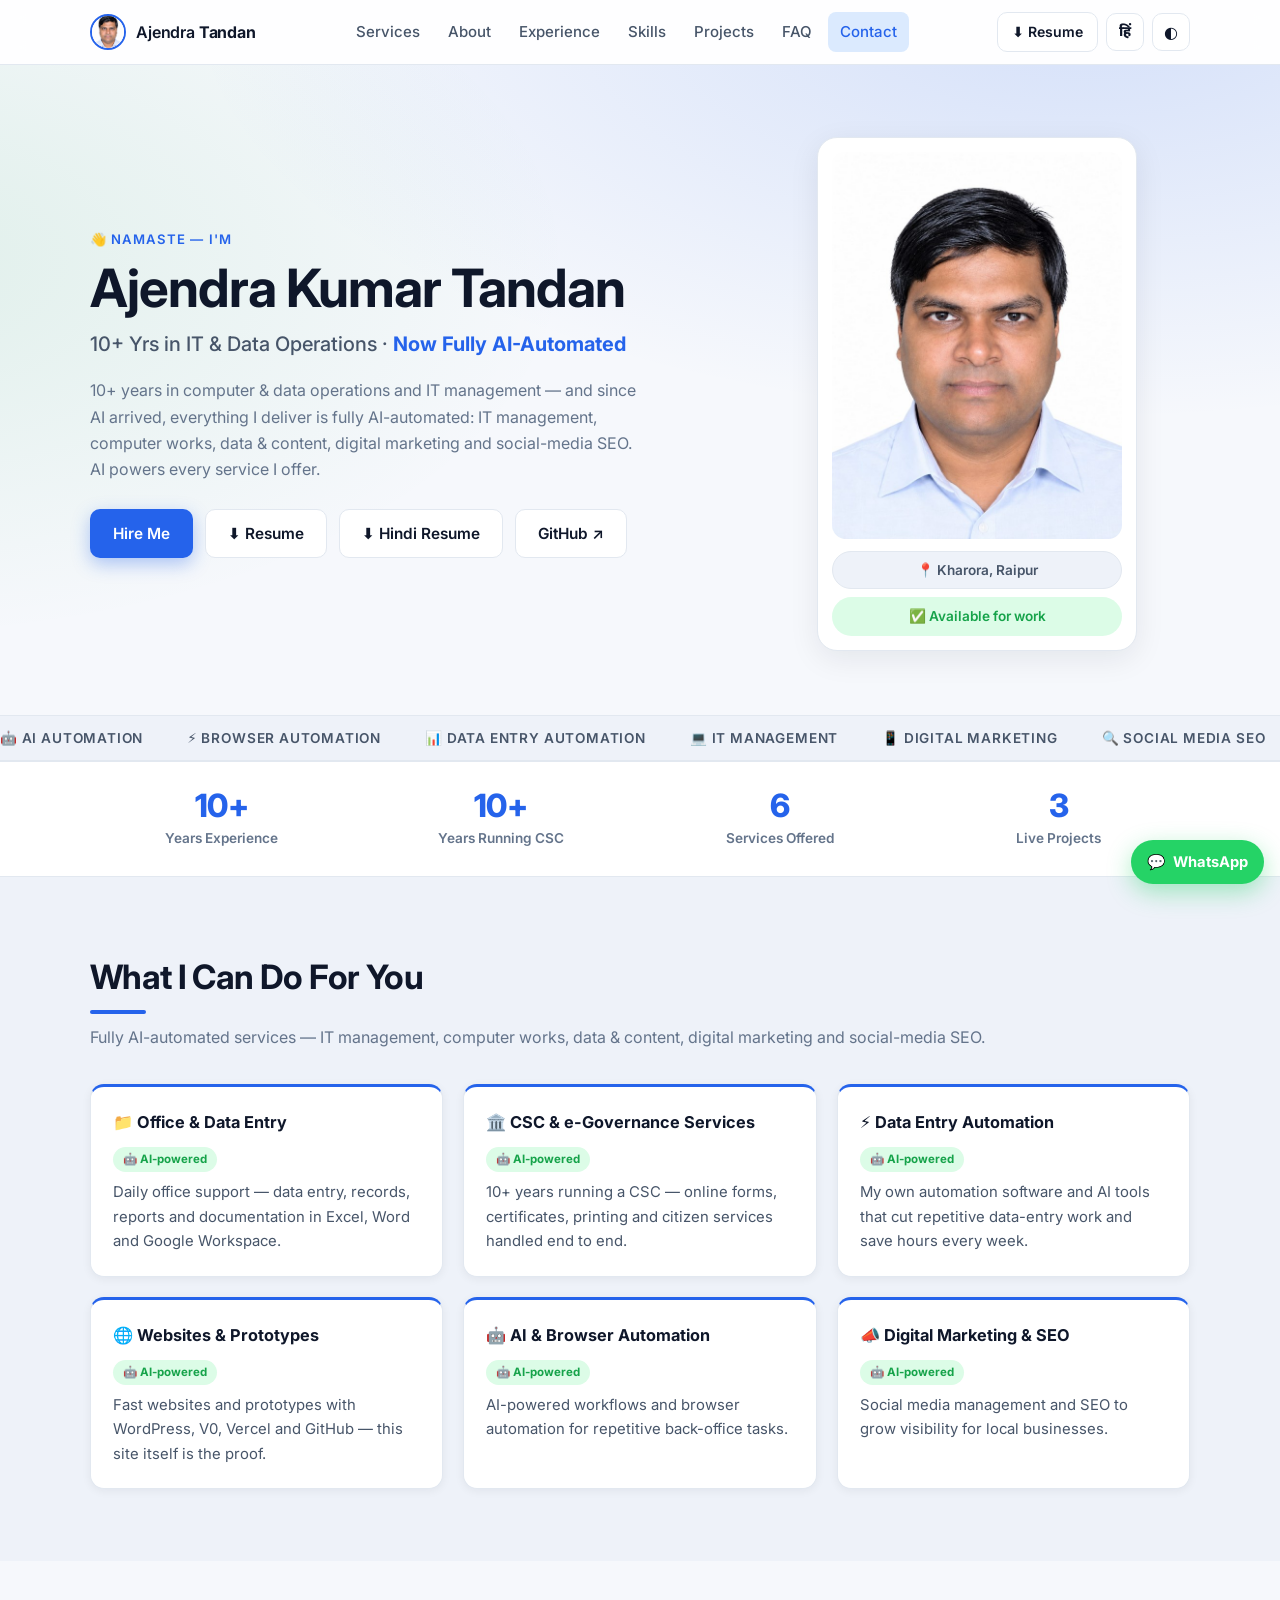
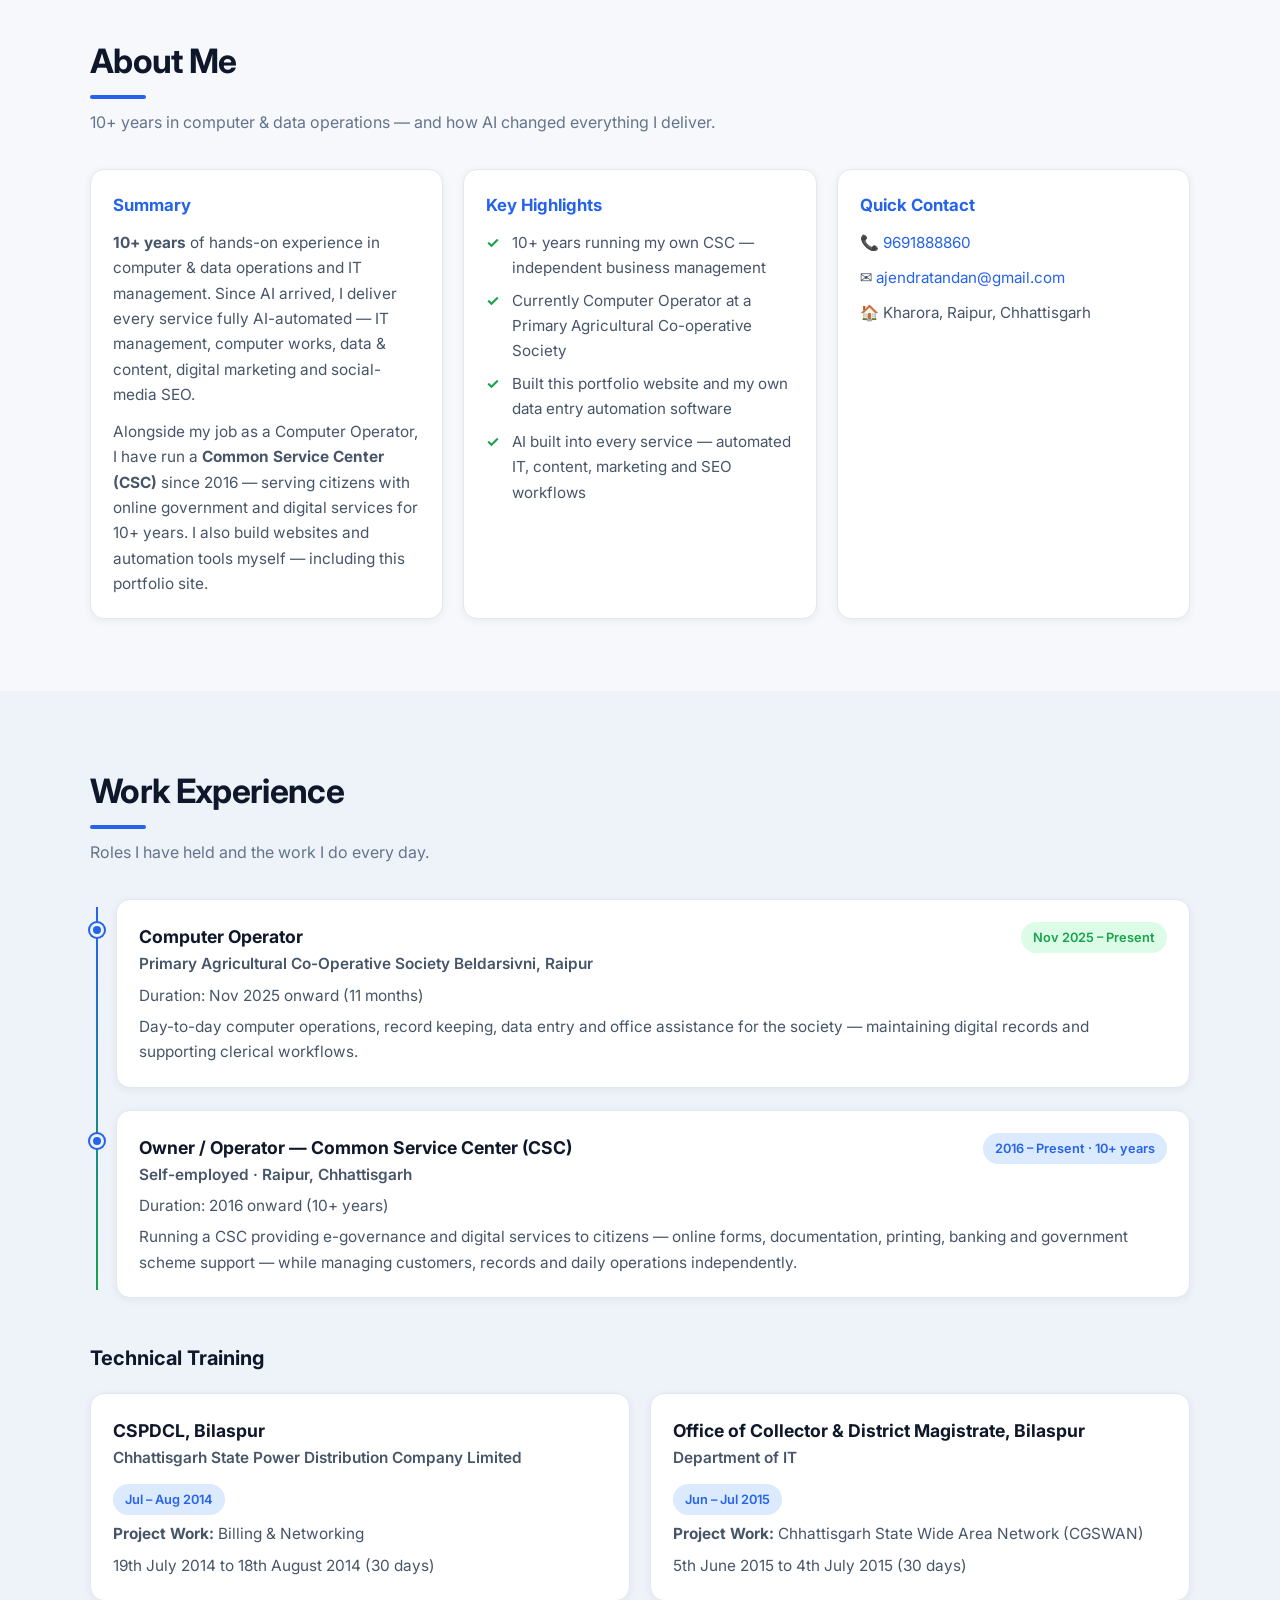
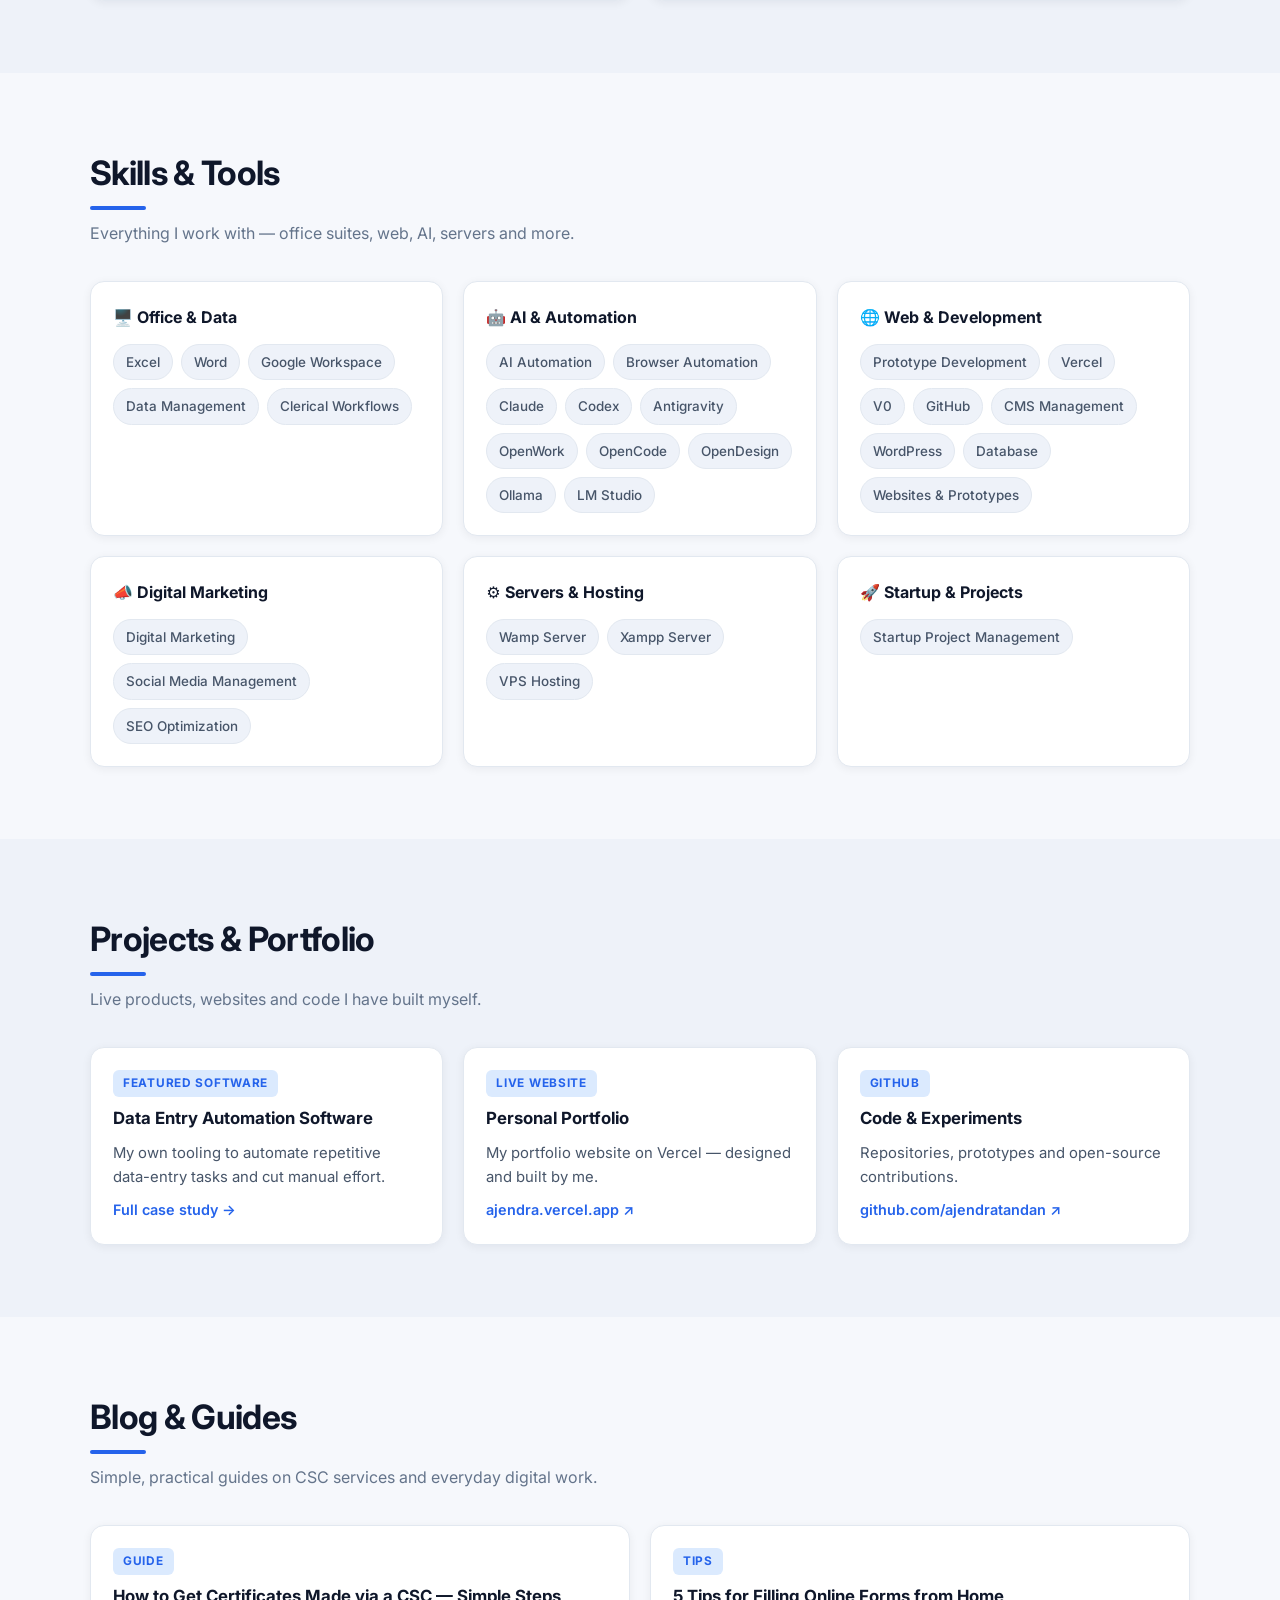
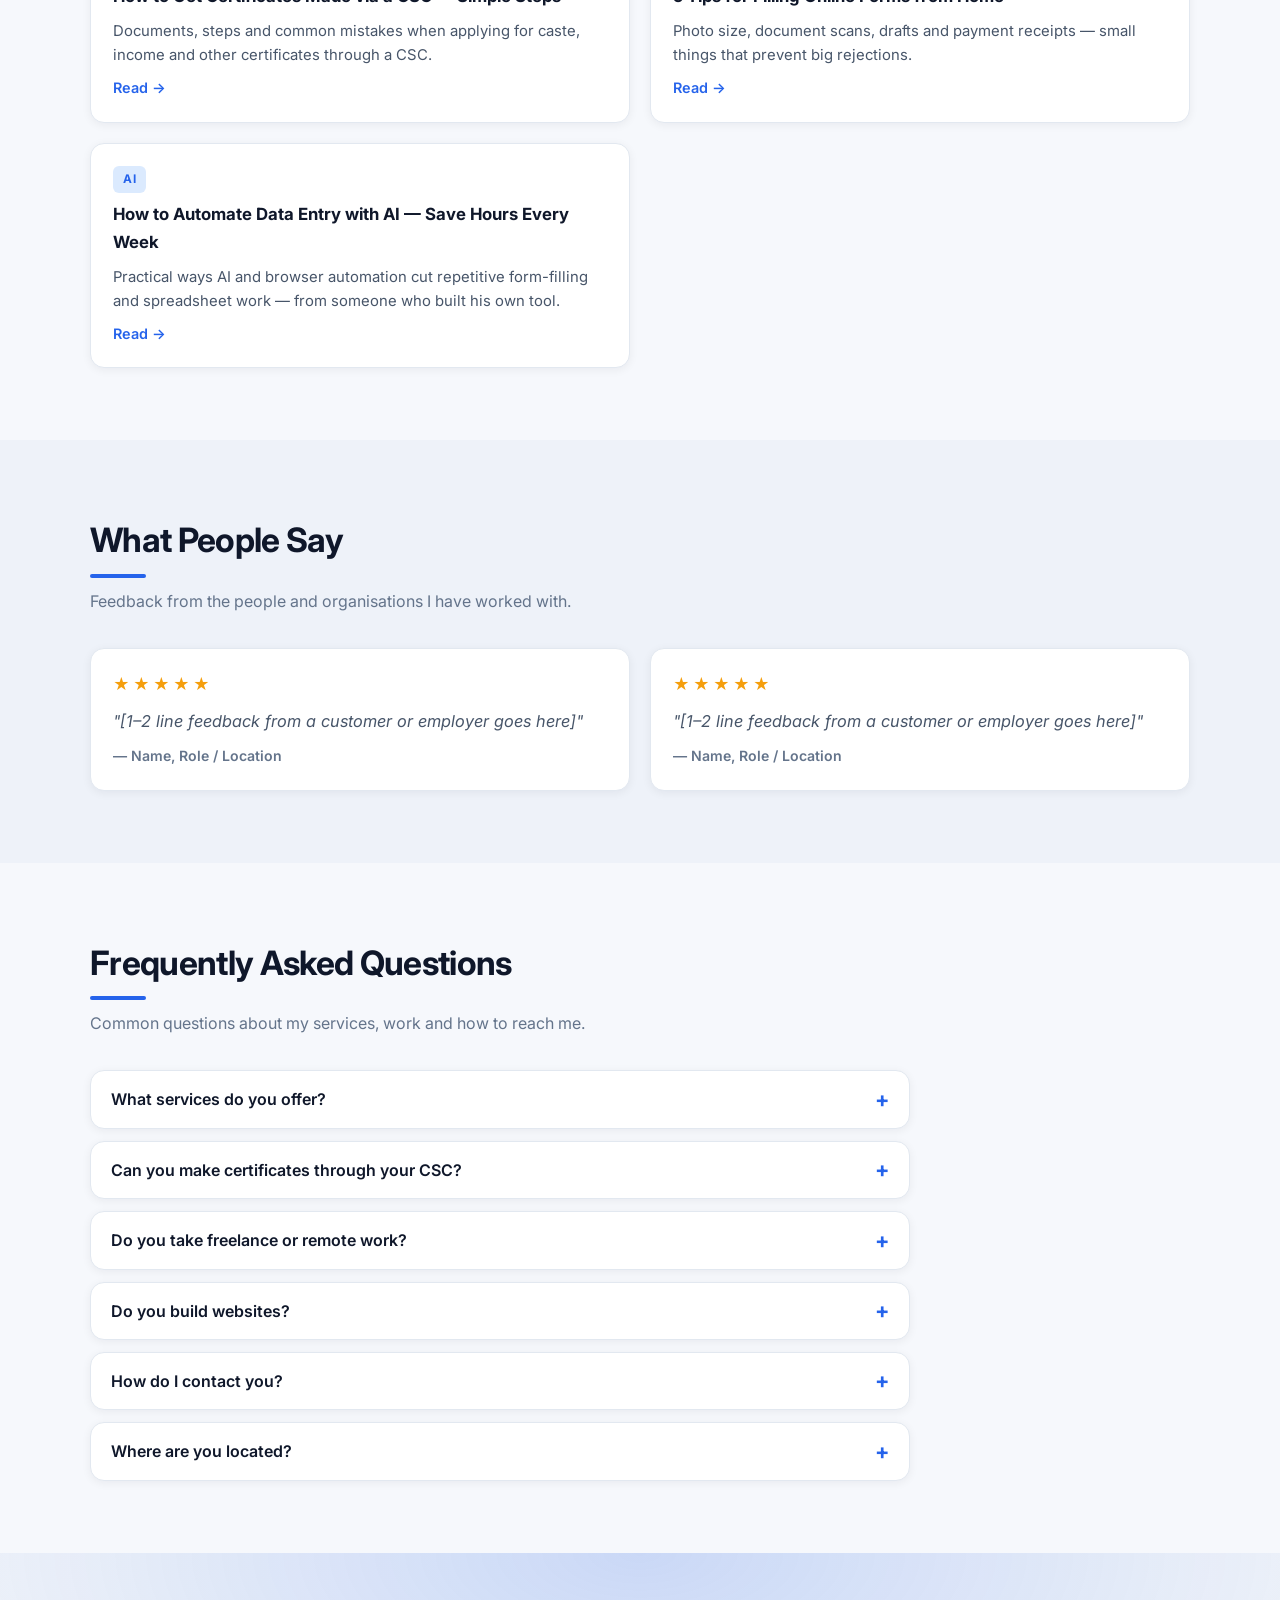
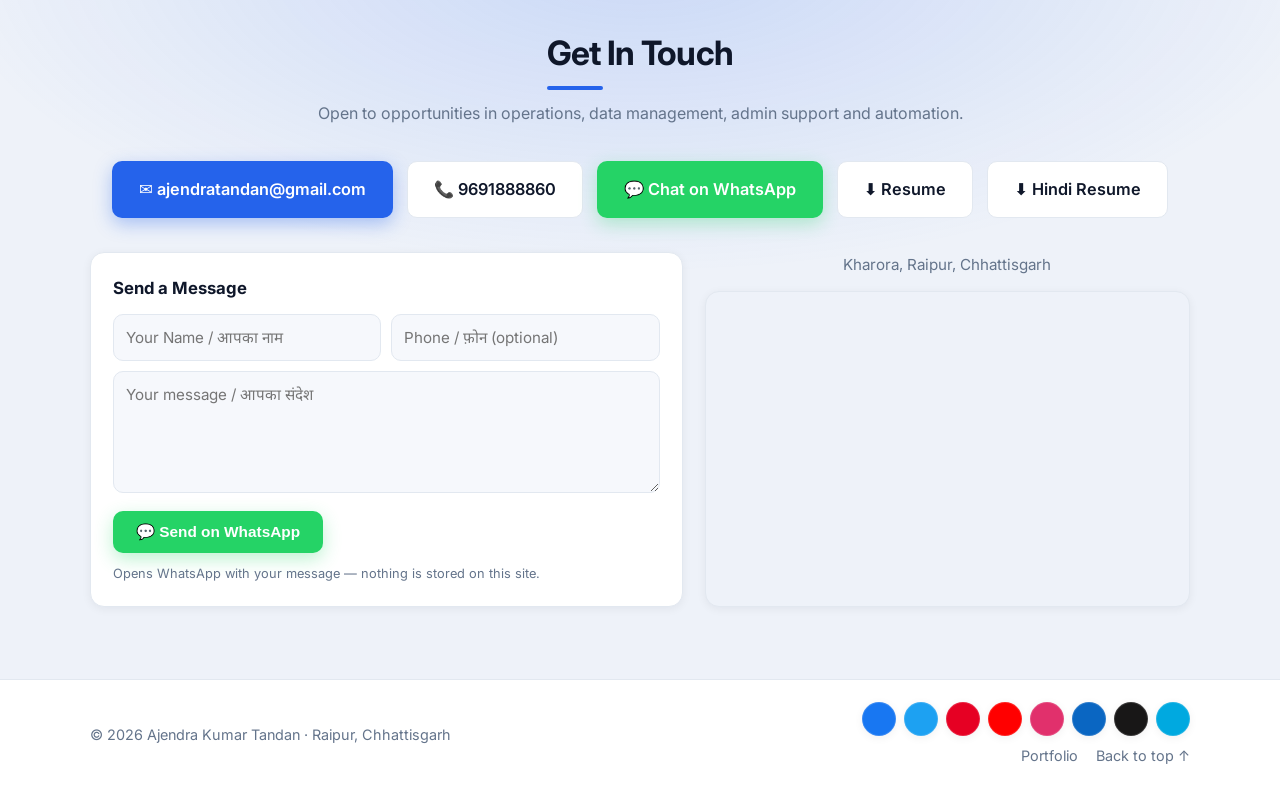
==== commit 46eaf6d7: "Add AI data-entry automation blog post, hero AI ticker, QR code in both resume PDFs, sitemap update" ====
--- a/index.html
+++ b/index.html
@@ -185,6 +185,14 @@
     </div>
   </section>
 
+  <!-- ===== AI ticker ===== -->
+  <div class="ai-ticker" aria-hidden="true">
+    <div class="ai-ticker-track">
+      <span>🤖 AI Automation</span><span>⚡ Browser Automation</span><span>📊 Data Entry Automation</span><span>💻 IT Management</span><span>📱 Digital Marketing</span><span>🔍 Social Media SEO</span><span>🌐 Websites &amp; Prototypes</span><span>🧠 Claude · Ollama · LM Studio</span>
+      <span>🤖 AI Automation</span><span>⚡ Browser Automation</span><span>📊 Data Entry Automation</span><span>💻 IT Management</span><span>📱 Digital Marketing</span><span>🔍 Social Media SEO</span><span>🌐 Websites &amp; Prototypes</span><span>🧠 Claude · Ollama · LM Studio</span>
+    </div>
+  </div>
+
   <!-- ===== Stats band ===== -->
   <section class="stats-band" aria-label="Key numbers">
     <div class="container stats-grid">
@@ -472,6 +480,13 @@
           <p data-i18n="blog.d2">Photo size, document scans, drafts and payment receipts — small things that prevent big rejections.</p>
           <span class="link-arrow" data-i18n="blog.r">Read →</span>
         </a>
+
+        <a class="card project-card" href="blog/ai-data-entry-automation.html">
+          <span class="project-kind" data-i18n="blog.k3">AI</span>
+          <h3 data-i18n="blog.t3">How to Automate Data Entry with AI — Save Hours Every Week</h3>
+          <p data-i18n="blog.d3">Practical ways AI and browser automation cut repetitive form-filling and spreadsheet work — from someone who built his own tool.</p>
+          <span class="link-arrow" data-i18n="blog.r">Read →</span>
+        </a>
       </div>
     </div>
   </section>
--- a/style.css
+++ b/style.css
@@ -526,5 +526,36 @@
 .share-btn:hover { border-color: var(--accent); color: var(--accent); text-decoration: none; }
 
 @media print {
-  .to-top, .share-row { display: none !important; }
-}
+  .to-top, .share-row, .ai-ticker { display: none !important; }
+}
+
+/* ===== AI ticker ===== */
+.ai-ticker {
+  overflow: hidden;
+  background: var(--bg-alt);
+  border-top: 1px solid var(--border);
+  border-bottom: 1px solid var(--border);
+  padding: 11px 0;
+}
+.ai-ticker-track {
+  display: flex;
+  gap: 44px;
+  width: max-content;
+  white-space: nowrap;
+  padding-right: 44px;
+  animation: ai-ticker-scroll 36s linear infinite;
+}
+.ai-ticker span {
+  font-size: 0.85rem;
+  font-weight: 600;
+  letter-spacing: 0.06em;
+  text-transform: uppercase;
+  color: var(--text-soft);
+}
+@keyframes ai-ticker-scroll {
+  from { transform: translateX(0); }
+  to { transform: translateX(-50%); }
+}
+@media (prefers-reduced-motion: reduce) {
+  .ai-ticker-track { animation: none; }
+}
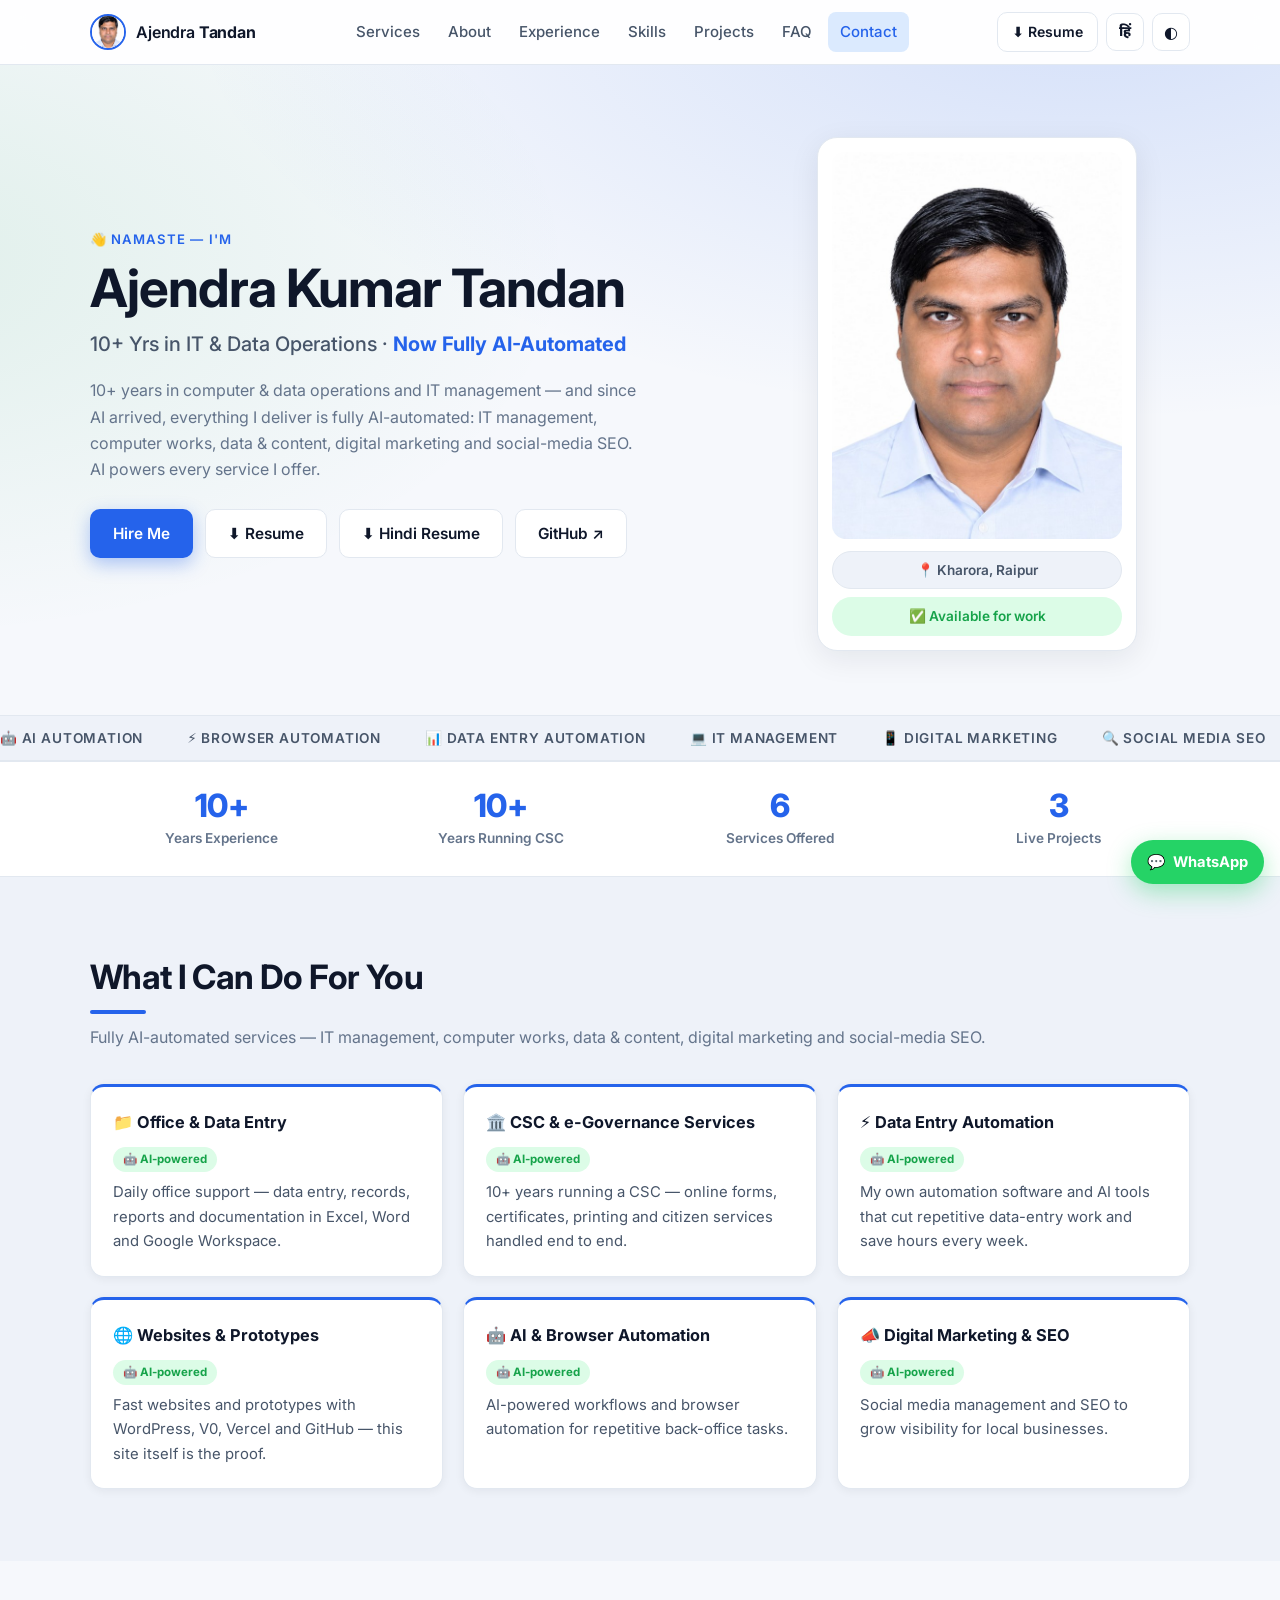
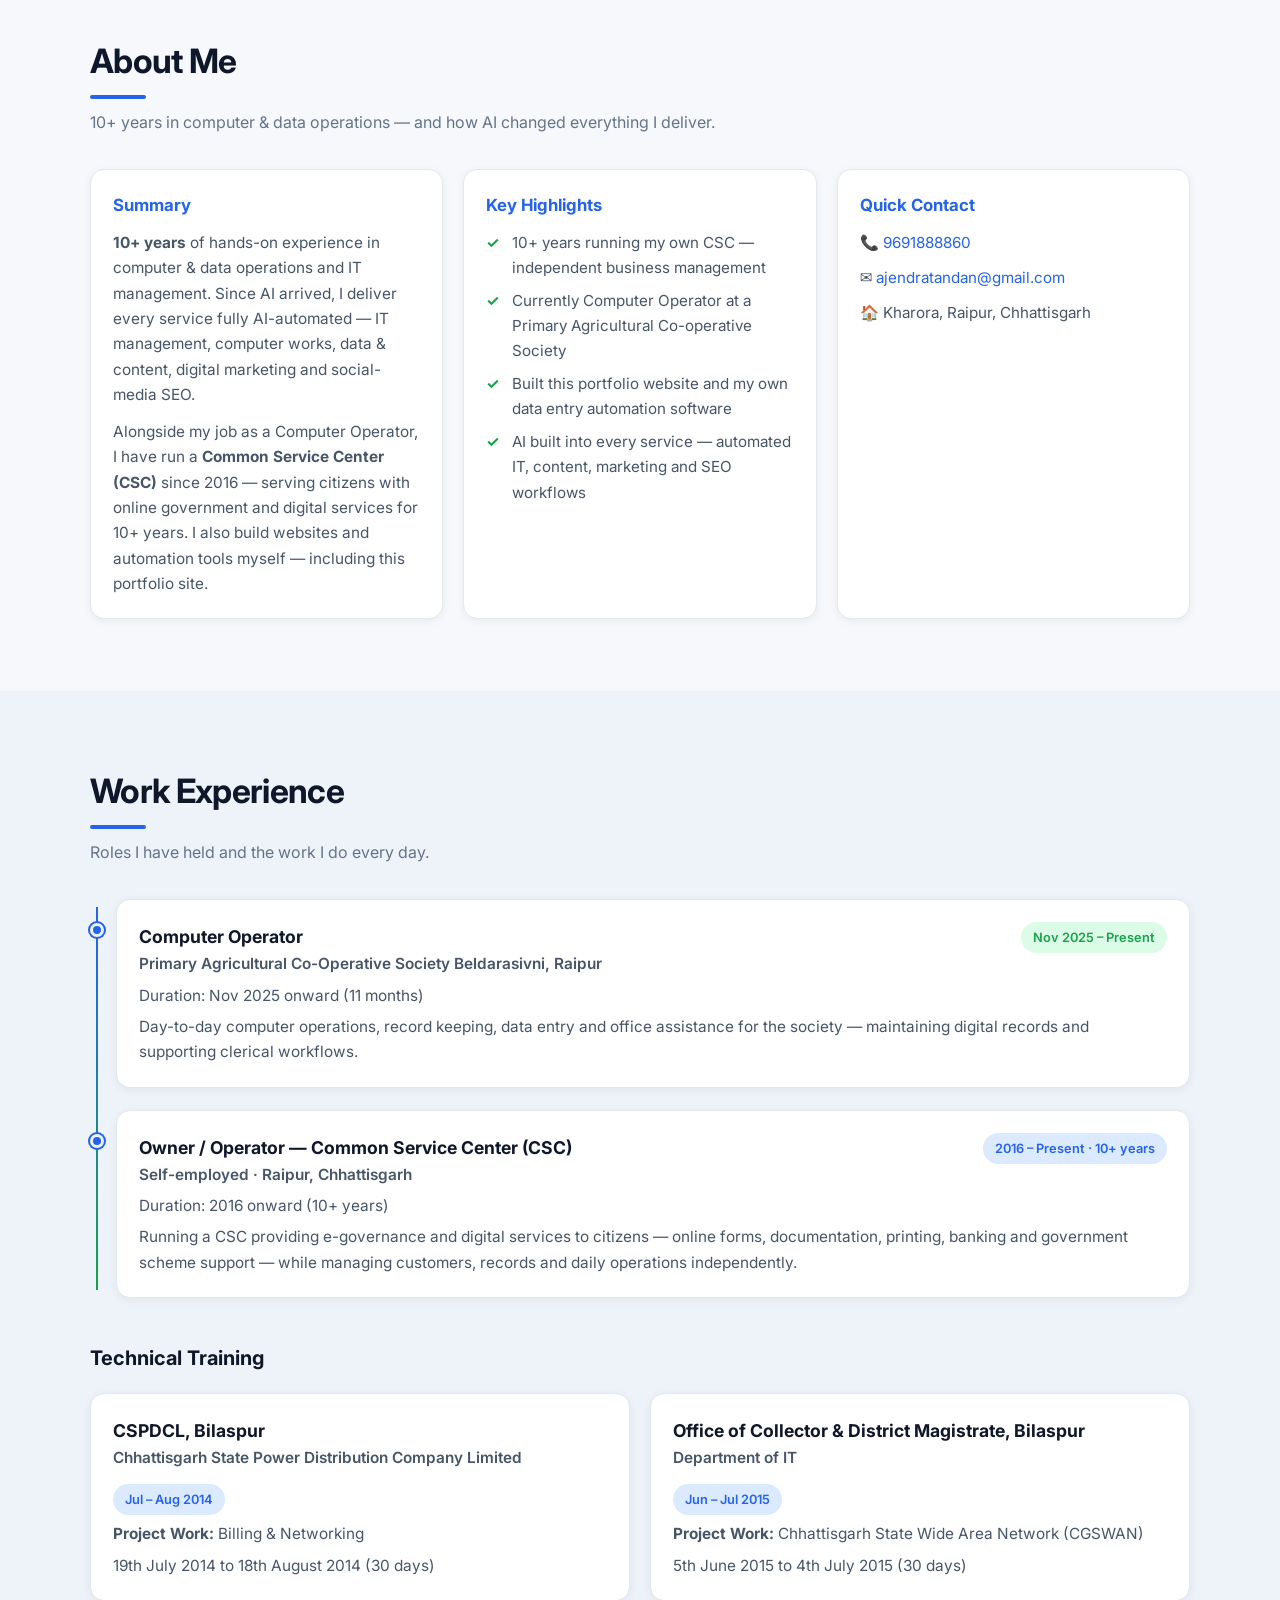
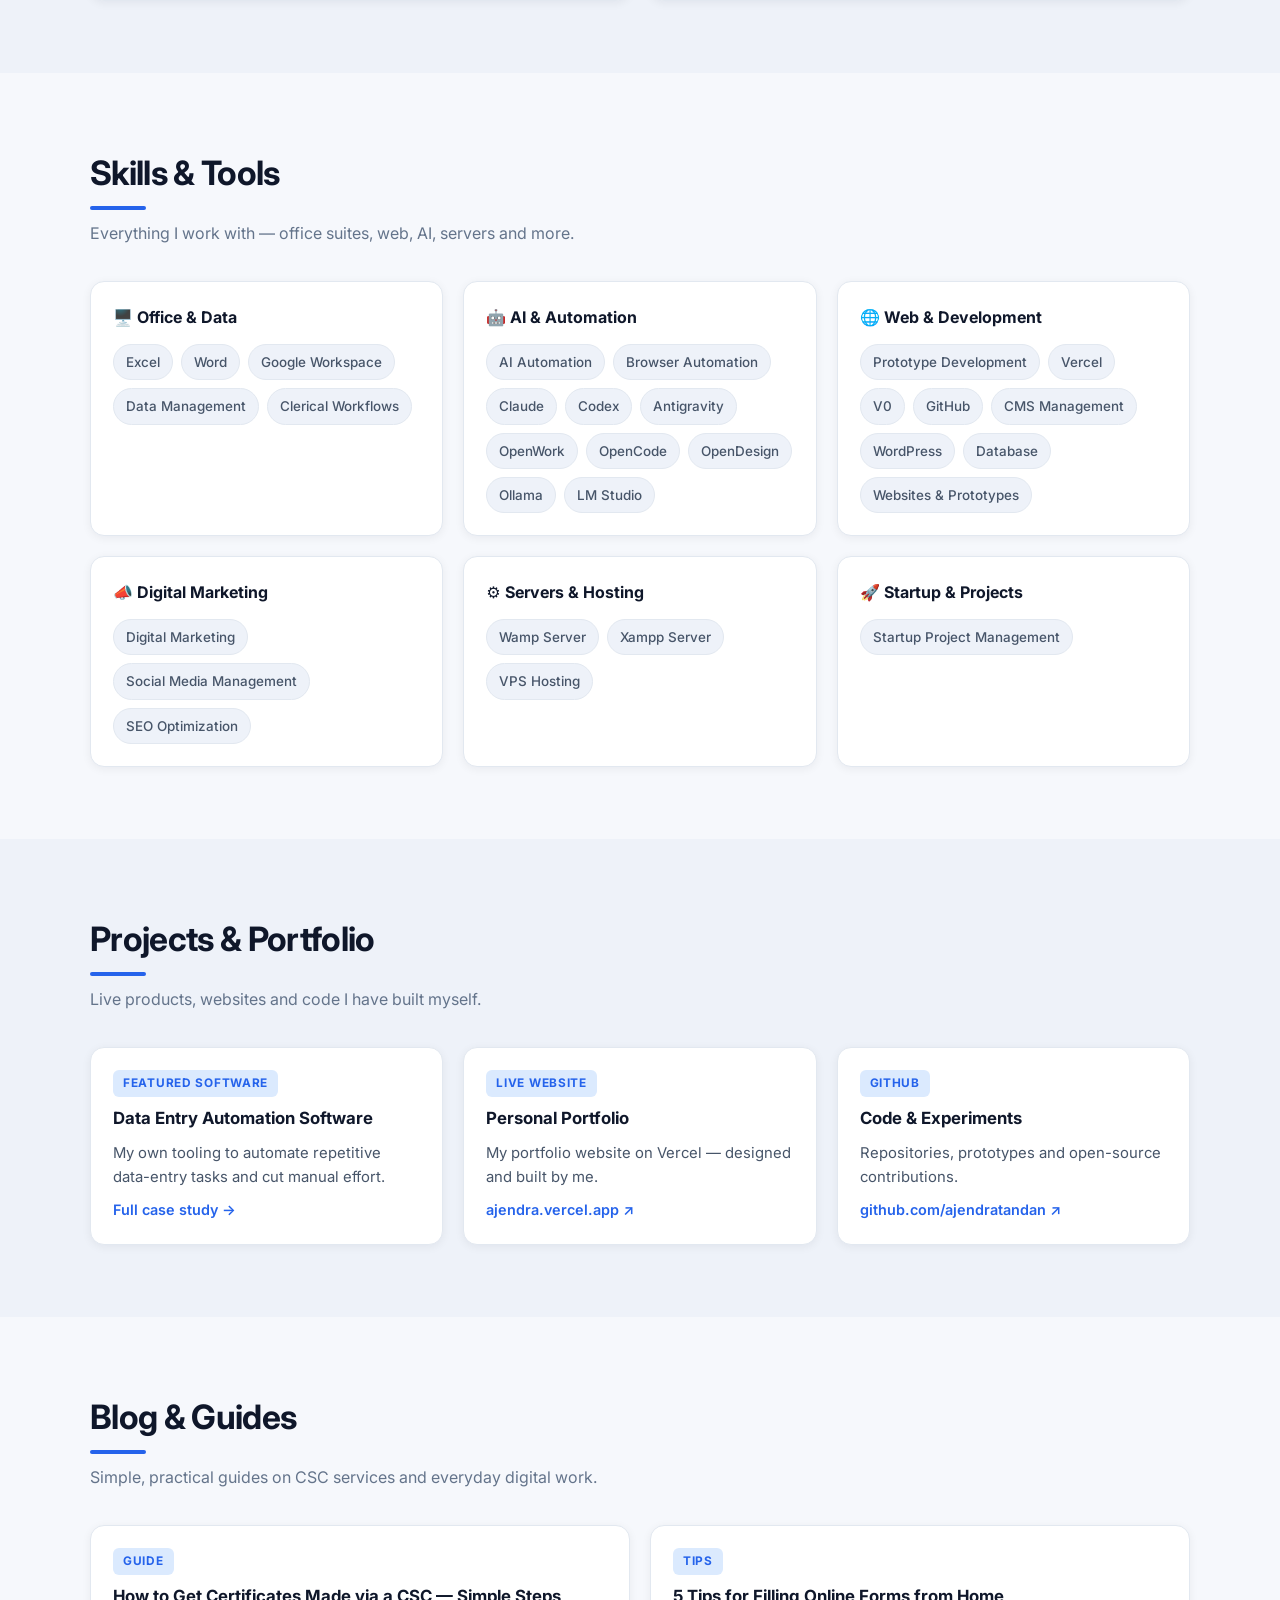
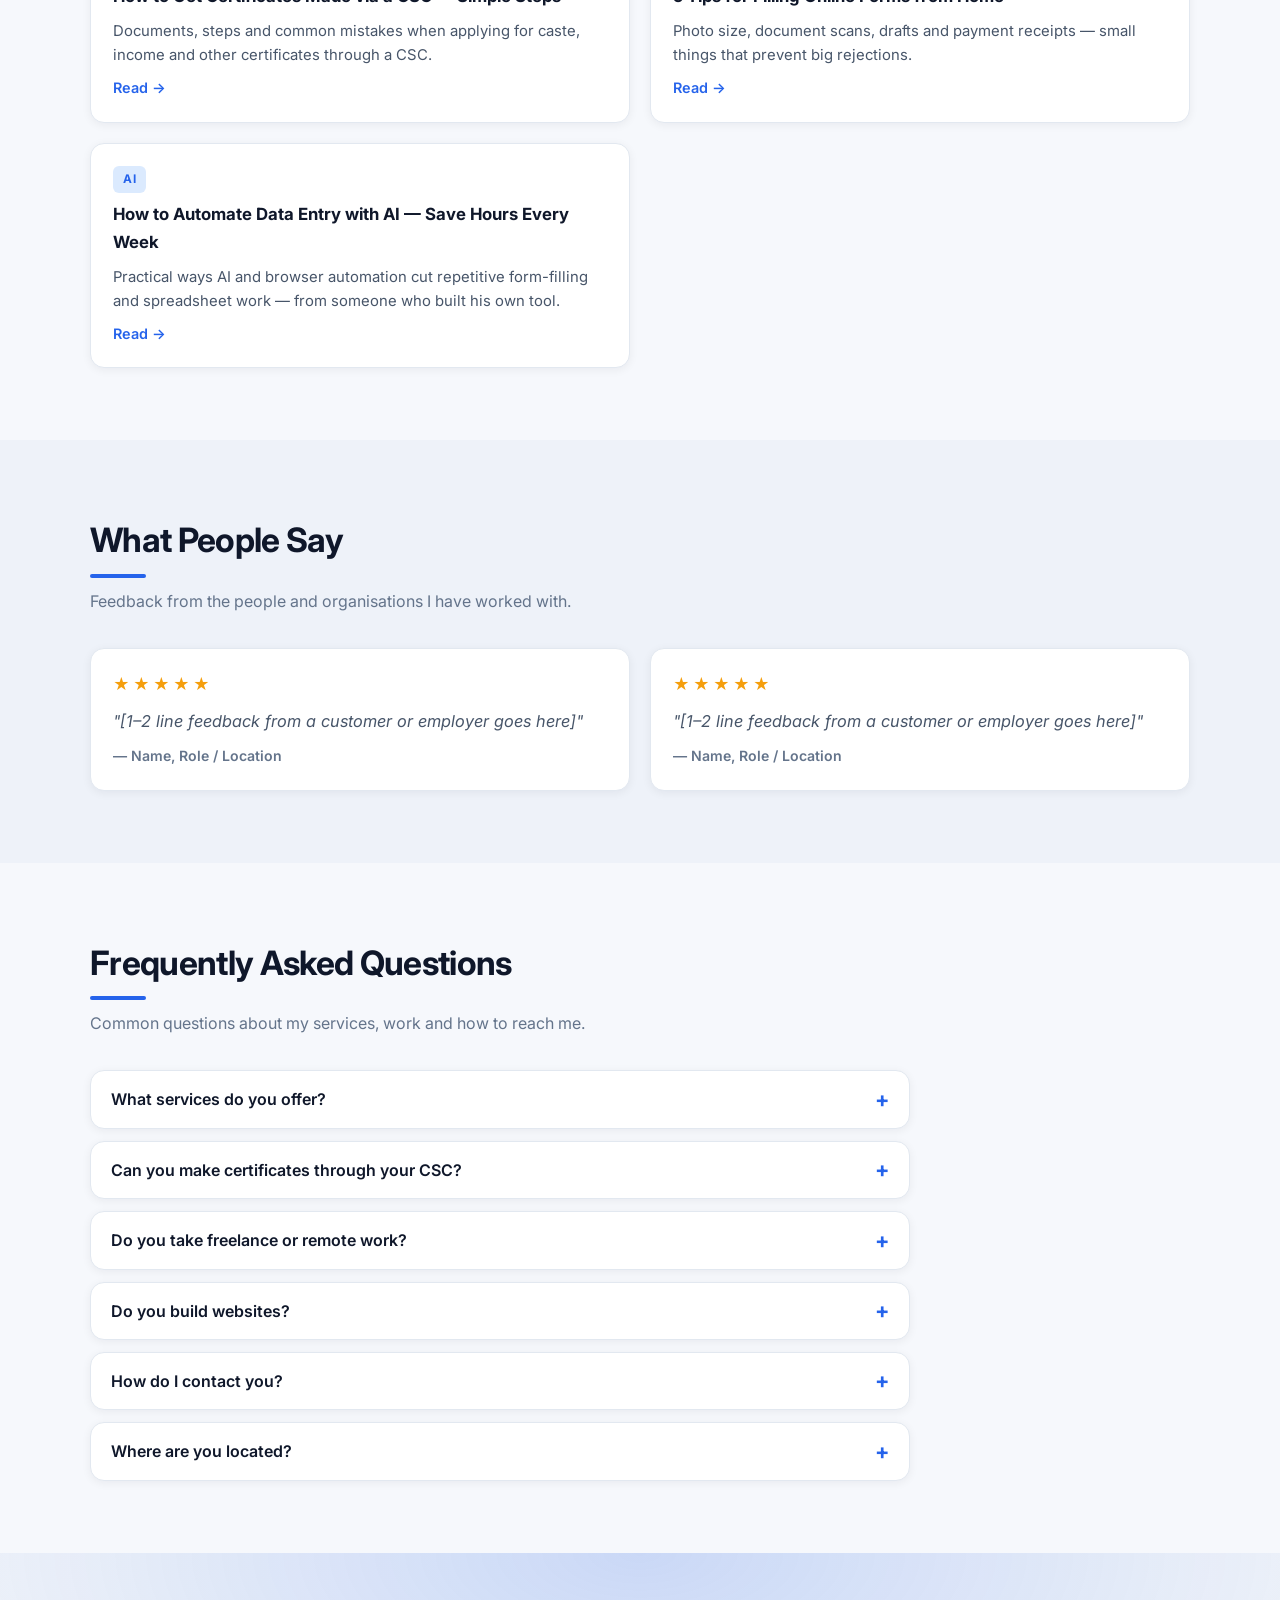
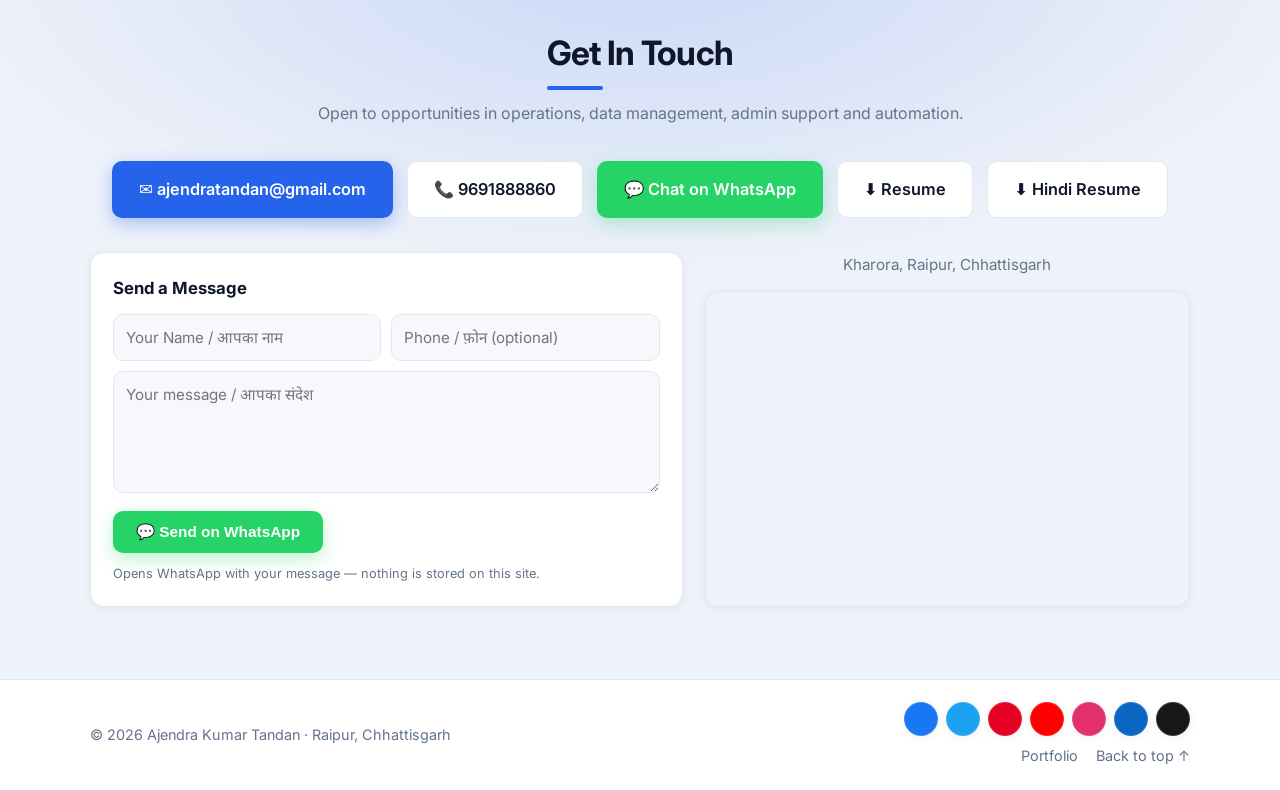
==== commit 93f896ce: "Add /blog listing page, large-desktop layout, Beldarasivni spelling fix, remove about.me, AI-first O" ====
--- a/index.html
+++ b/index.html
@@ -52,8 +52,7 @@
       "https://www.pinterest.com/ajendratandan",
       "https://www.youtube.com/ajendratandan",
       "https://www.instagram.com/ajendratandan",
-      "https://www.linkedin.com/in/ajendratandan",
-      "https://about.me/ajendratandan"
+      "https://www.linkedin.com/in/ajendratandan"
     ]
   }
   </script>
@@ -305,7 +304,7 @@
             <div class="timeline-head">
               <div>
                 <h3 data-i18n="exp.role1">Computer Operator</h3>
-                <p class="org">Primary Agricultural Co-Operative Society Beldarsivni, Raipur</p>
+                <p class="org">Primary Agricultural Co-Operative Society Beldarasivni, Raipur</p>
               </div>
               <span class="chip chip-green" data-i18n="exp.chip1">Nov 2025 – Present</span>
             </div>
@@ -604,7 +603,6 @@
           <a class="social-ico" style="--brand:#E1306C" href="https://www.instagram.com/ajendratandan" target="_blank" rel="noopener me" aria-label="Instagram" title="Instagram"><img src="https://cdn.jsdelivr.net/npm/simple-icons@latest/icons/instagram.svg" alt="" loading="lazy" decoding="async" /></a>
           <a class="social-ico" style="--brand:#0A66C2" href="https://www.linkedin.com/in/ajendratandan" target="_blank" rel="noopener me" aria-label="LinkedIn" title="LinkedIn"><img src="https://cdn.jsdelivr.net/npm/simple-icons@latest/icons/linkedin.svg" alt="" loading="lazy" decoding="async" /></a>
           <a class="social-ico" style="--brand:#181717" href="https://github.com/ajendratandan" target="_blank" rel="noopener me" aria-label="GitHub" title="GitHub"><img src="https://cdn.jsdelivr.net/npm/simple-icons@latest/icons/github.svg" alt="" loading="lazy" decoding="async" /></a>
-          <a class="social-ico" style="--brand:#00A9E0" href="https://about.me/ajendratandan" target="_blank" rel="noopener me" aria-label="about.me" title="about.me"><img src="https://cdn.jsdelivr.net/npm/simple-icons@latest/icons/aboutdotme.svg" alt="" loading="lazy" decoding="async" /></a>
         </div>
         <div class="footer-links">
           <a href="#projects" data-i18n="foot.portfolio">Portfolio</a>
--- a/style.css
+++ b/style.css
@@ -559,3 +559,13 @@
 @media (prefers-reduced-motion: reduce) {
   .ai-ticker-track { animation: none; }
 }
+
+/* ===== Large desktop (≥1400px): use more of the screen ===== */
+@media (min-width: 1400px) {
+  .container { width: min(1240px, 92%); }
+  .hero-inner { gap: 64px; }
+  .hero h1 { font-size: clamp(2.1rem, 4.5vw, 3.6rem); }
+  .hero-lead { font-size: 1.06rem; }
+  .section { padding: 84px 0; }
+  .stat-num { font-size: 2.2rem; }
+}
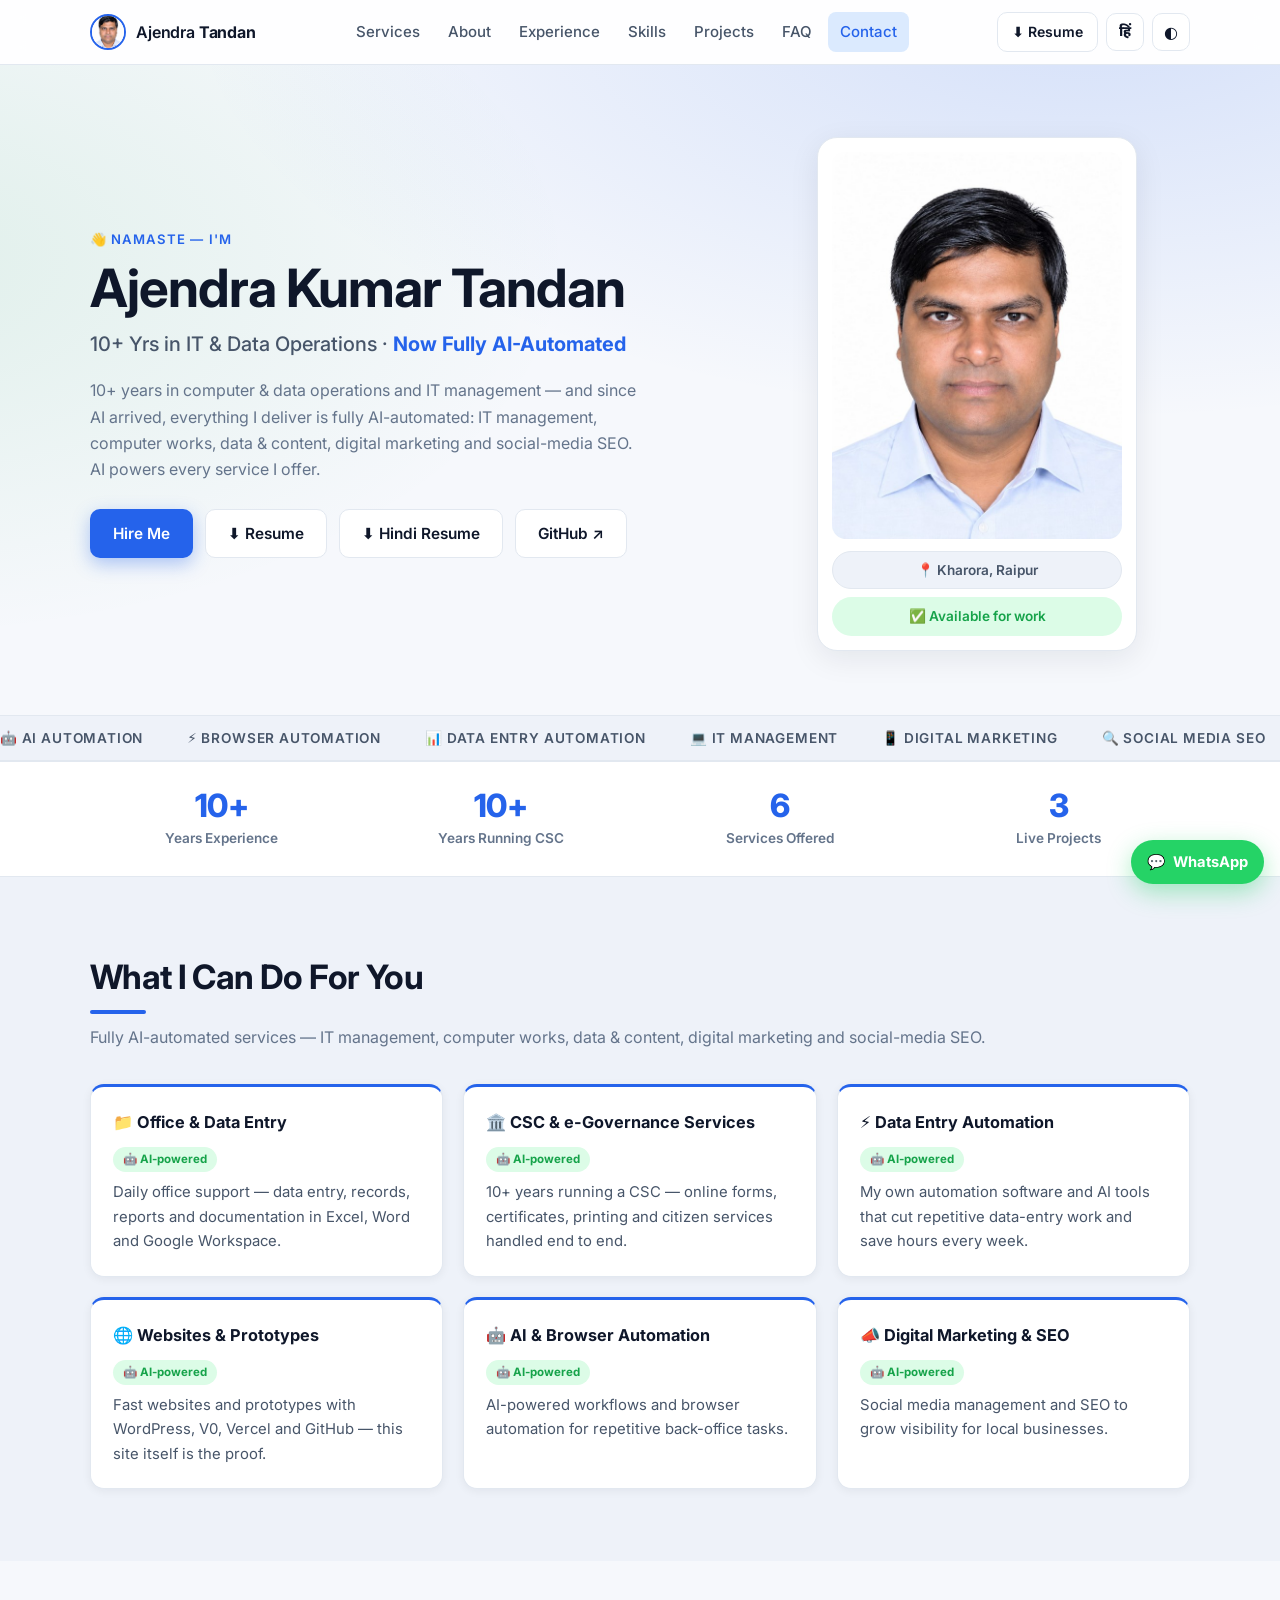
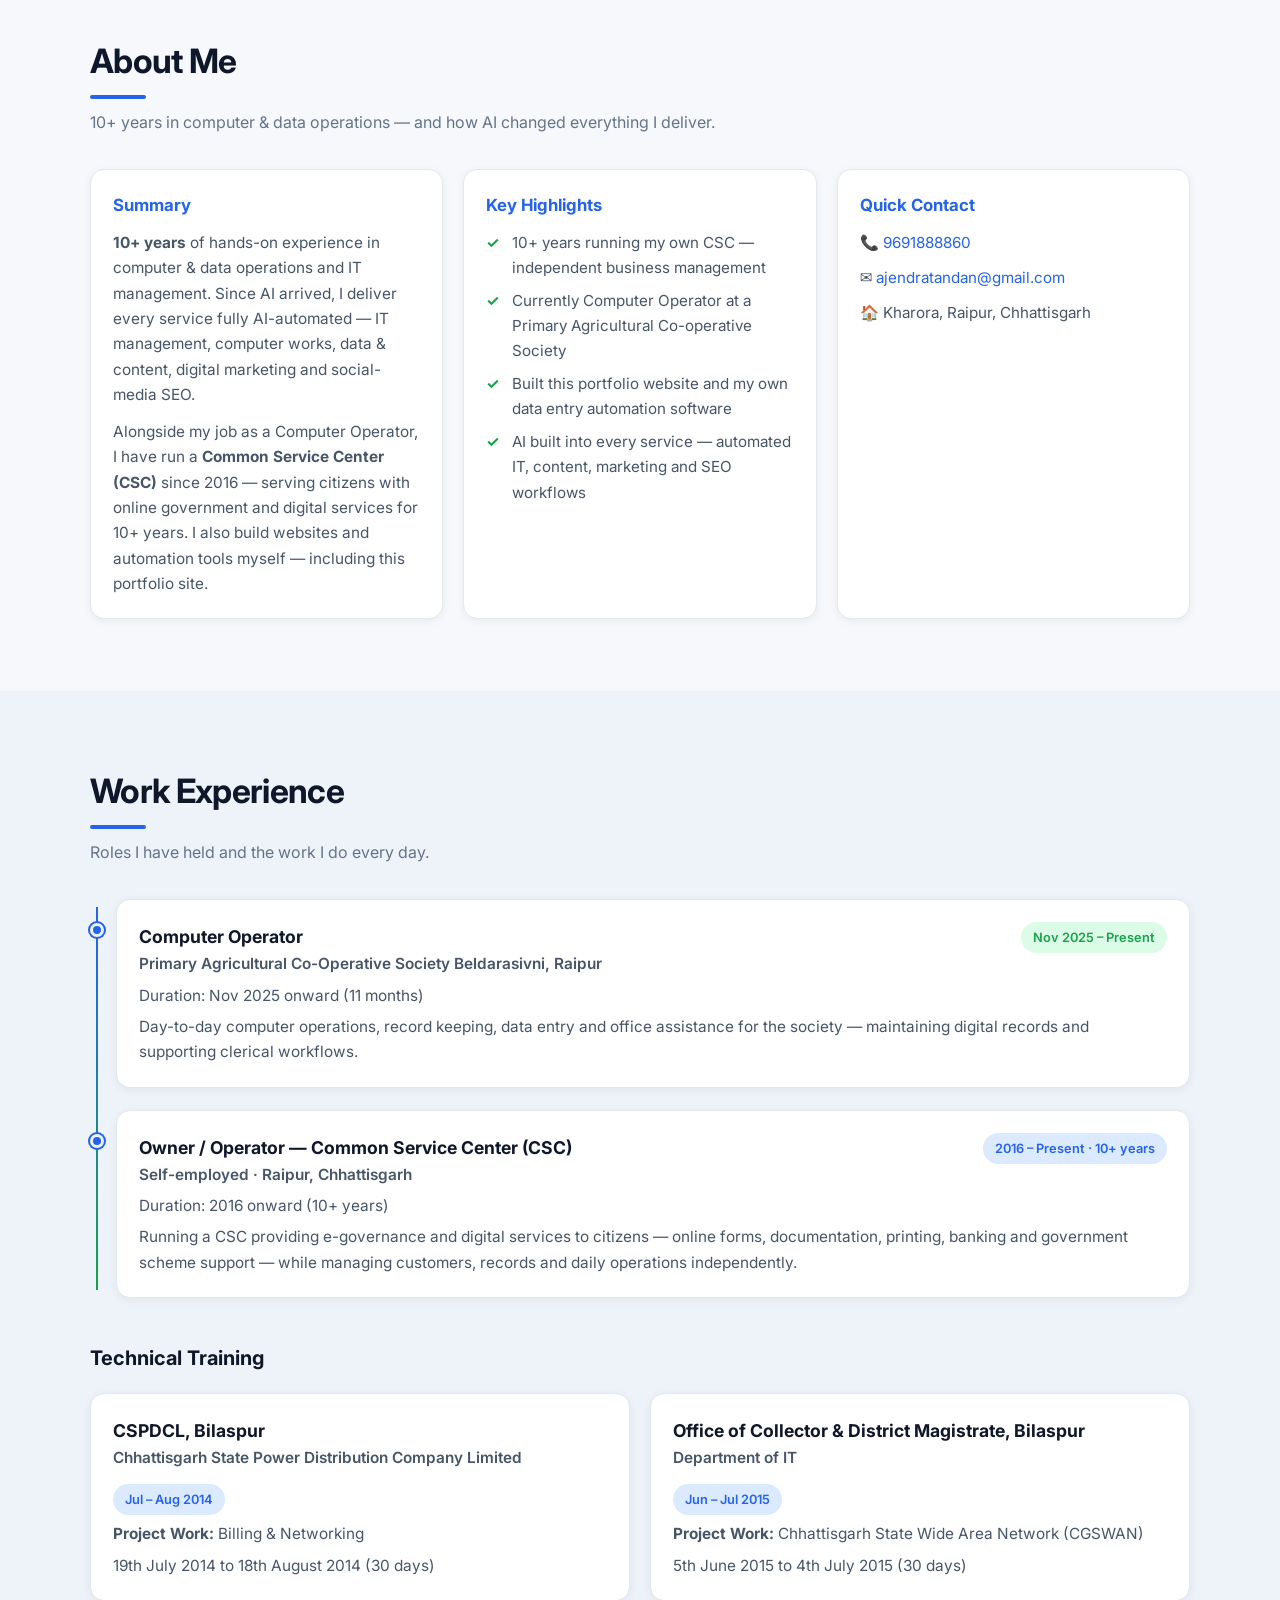
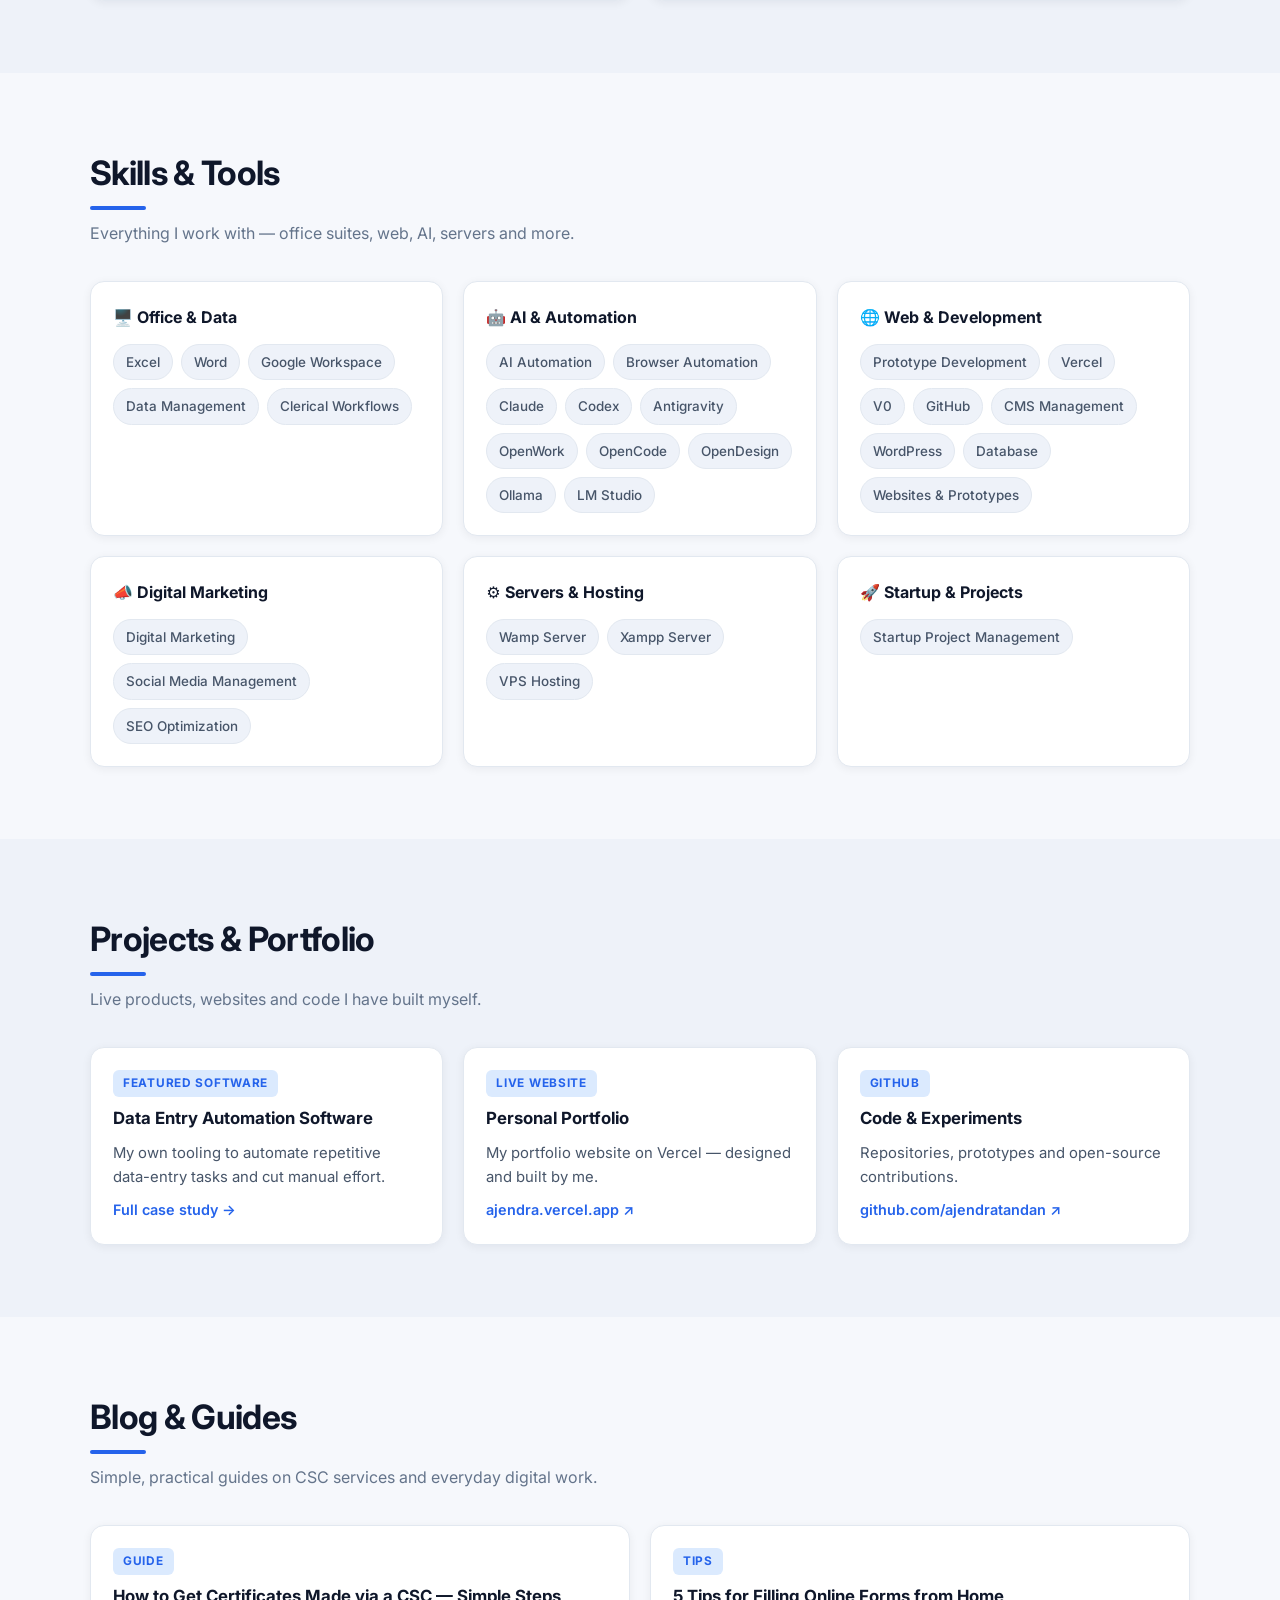
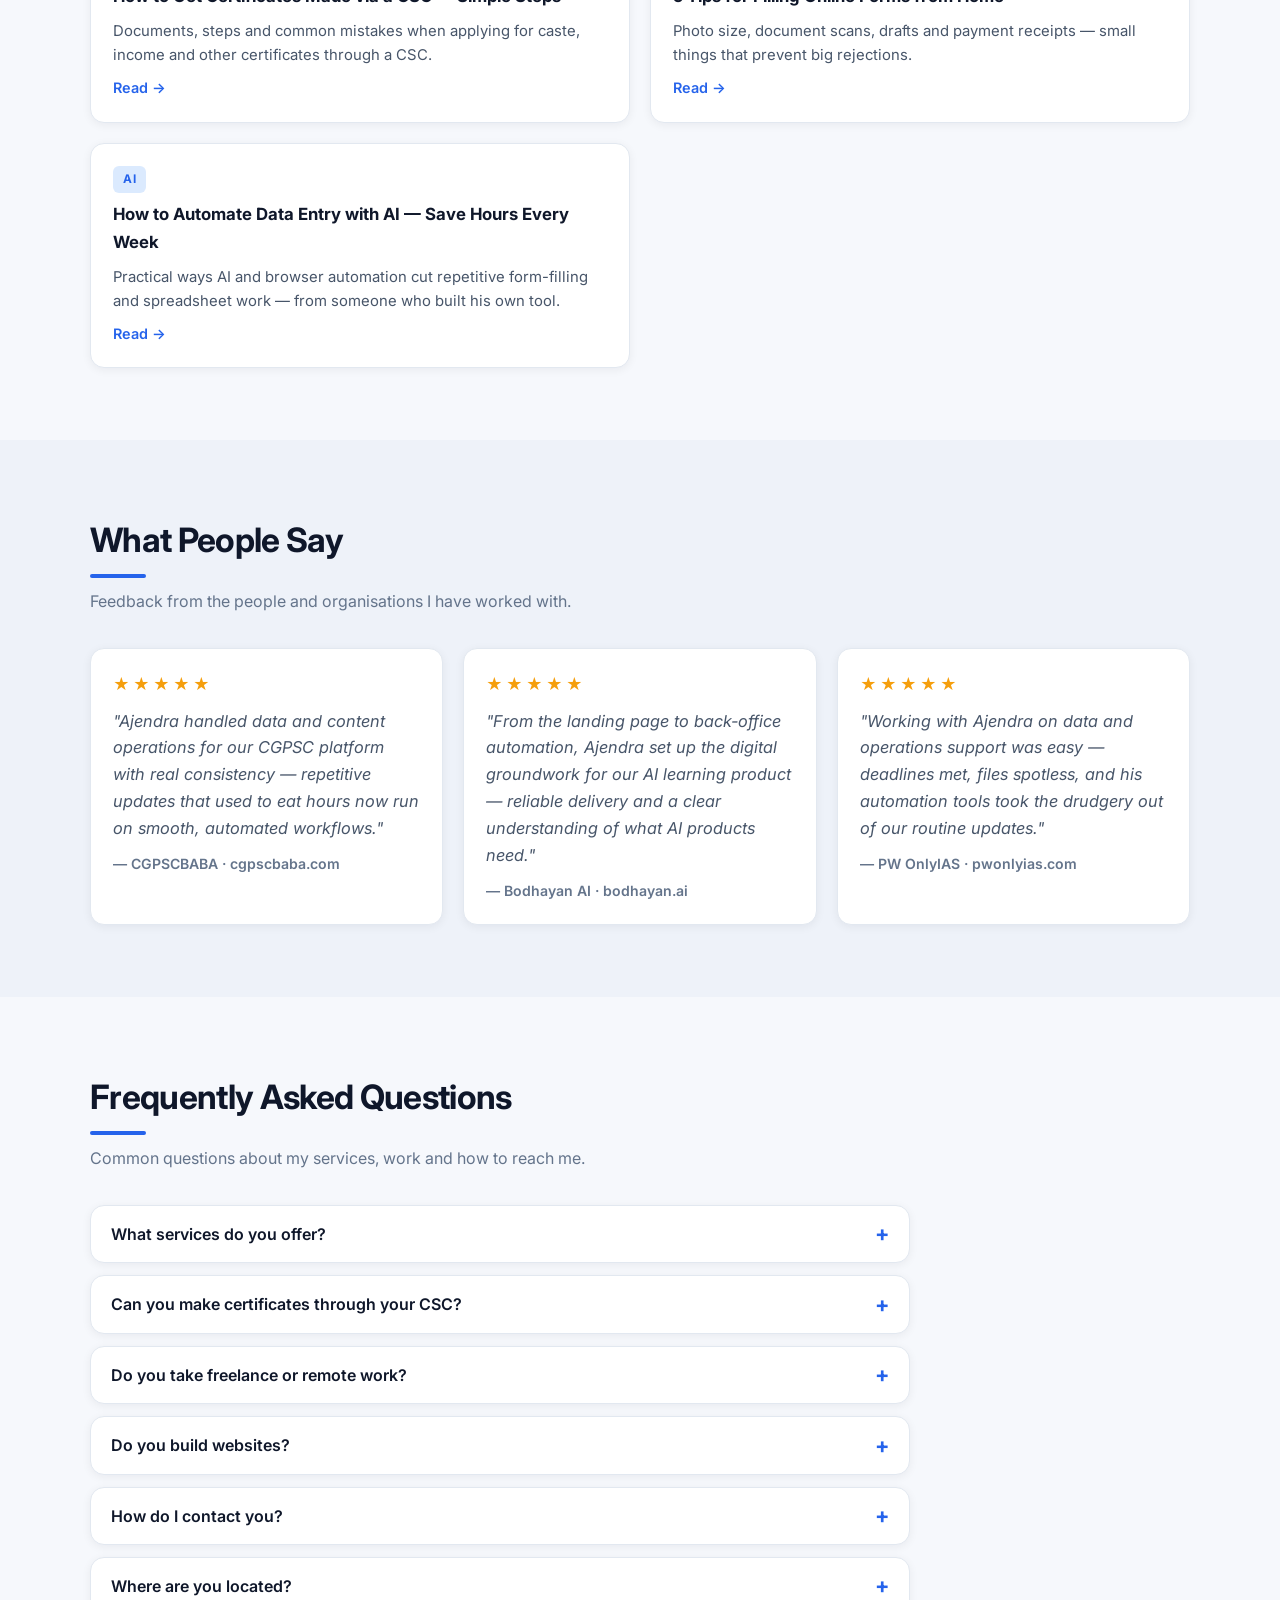
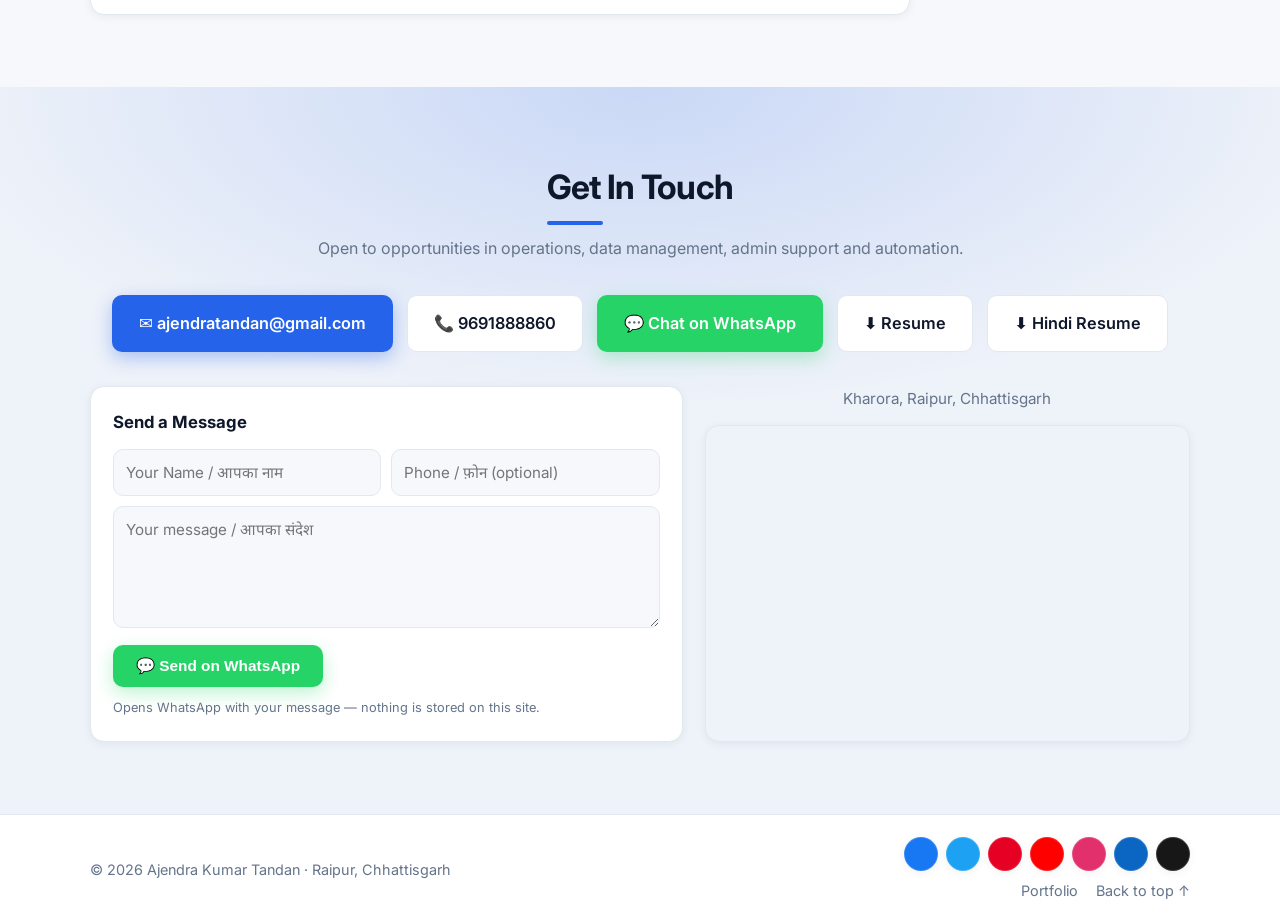
==== commit cab2c897: "Add three real-work testimonials (CGPSCBABA, Bodhayan AI, PW OnlyIAS) with Hindi translations" ====
--- a/index.html
+++ b/index.html
@@ -496,17 +496,23 @@
       <h2 class="section-title" data-i18n="test.title">What People Say</h2>
       <p class="section-sub" data-i18n="test.sub">Feedback from the people and organisations I have worked with.</p>
 
-      <div class="grid-2">
+      <div class="grid-3">
         <figure class="card test-card">
           <div class="test-stars" aria-hidden="true">★★★★★</div>
-          <blockquote data-i18n="test.q1">"[1–2 line feedback from a customer or employer goes here]"</blockquote>
-          <figcaption data-i18n="test.n1">— Name, Role / Location</figcaption>
+          <blockquote data-i18n="test.q1">"Ajendra handled data and content operations for our CGPSC platform with real consistency — repetitive updates that used to eat hours now run on smooth, automated workflows."</blockquote>
+          <figcaption data-i18n="test.n1">— CGPSCBABA · cgpscbaba.com</figcaption>
         </figure>
 
         <figure class="card test-card">
           <div class="test-stars" aria-hidden="true">★★★★★</div>
-          <blockquote data-i18n="test.q2">"[1–2 line feedback from a customer or employer goes here]"</blockquote>
-          <figcaption data-i18n="test.n2">— Name, Role / Location</figcaption>
+          <blockquote data-i18n="test.q2">"From the landing page to back-office automation, Ajendra set up the digital groundwork for our AI learning product — reliable delivery and a clear understanding of what AI products need."</blockquote>
+          <figcaption data-i18n="test.n2">— Bodhayan AI · bodhayan.ai</figcaption>
+        </figure>
+
+        <figure class="card test-card">
+          <div class="test-stars" aria-hidden="true">★★★★★</div>
+          <blockquote data-i18n="test.q3">"Working with Ajendra on data and operations support was easy — deadlines met, files spotless, and his automation tools took the drudgery out of our routine updates."</blockquote>
+          <figcaption data-i18n="test.n3">— PW OnlyIAS · pwonlyias.com</figcaption>
         </figure>
       </div>
     </div>
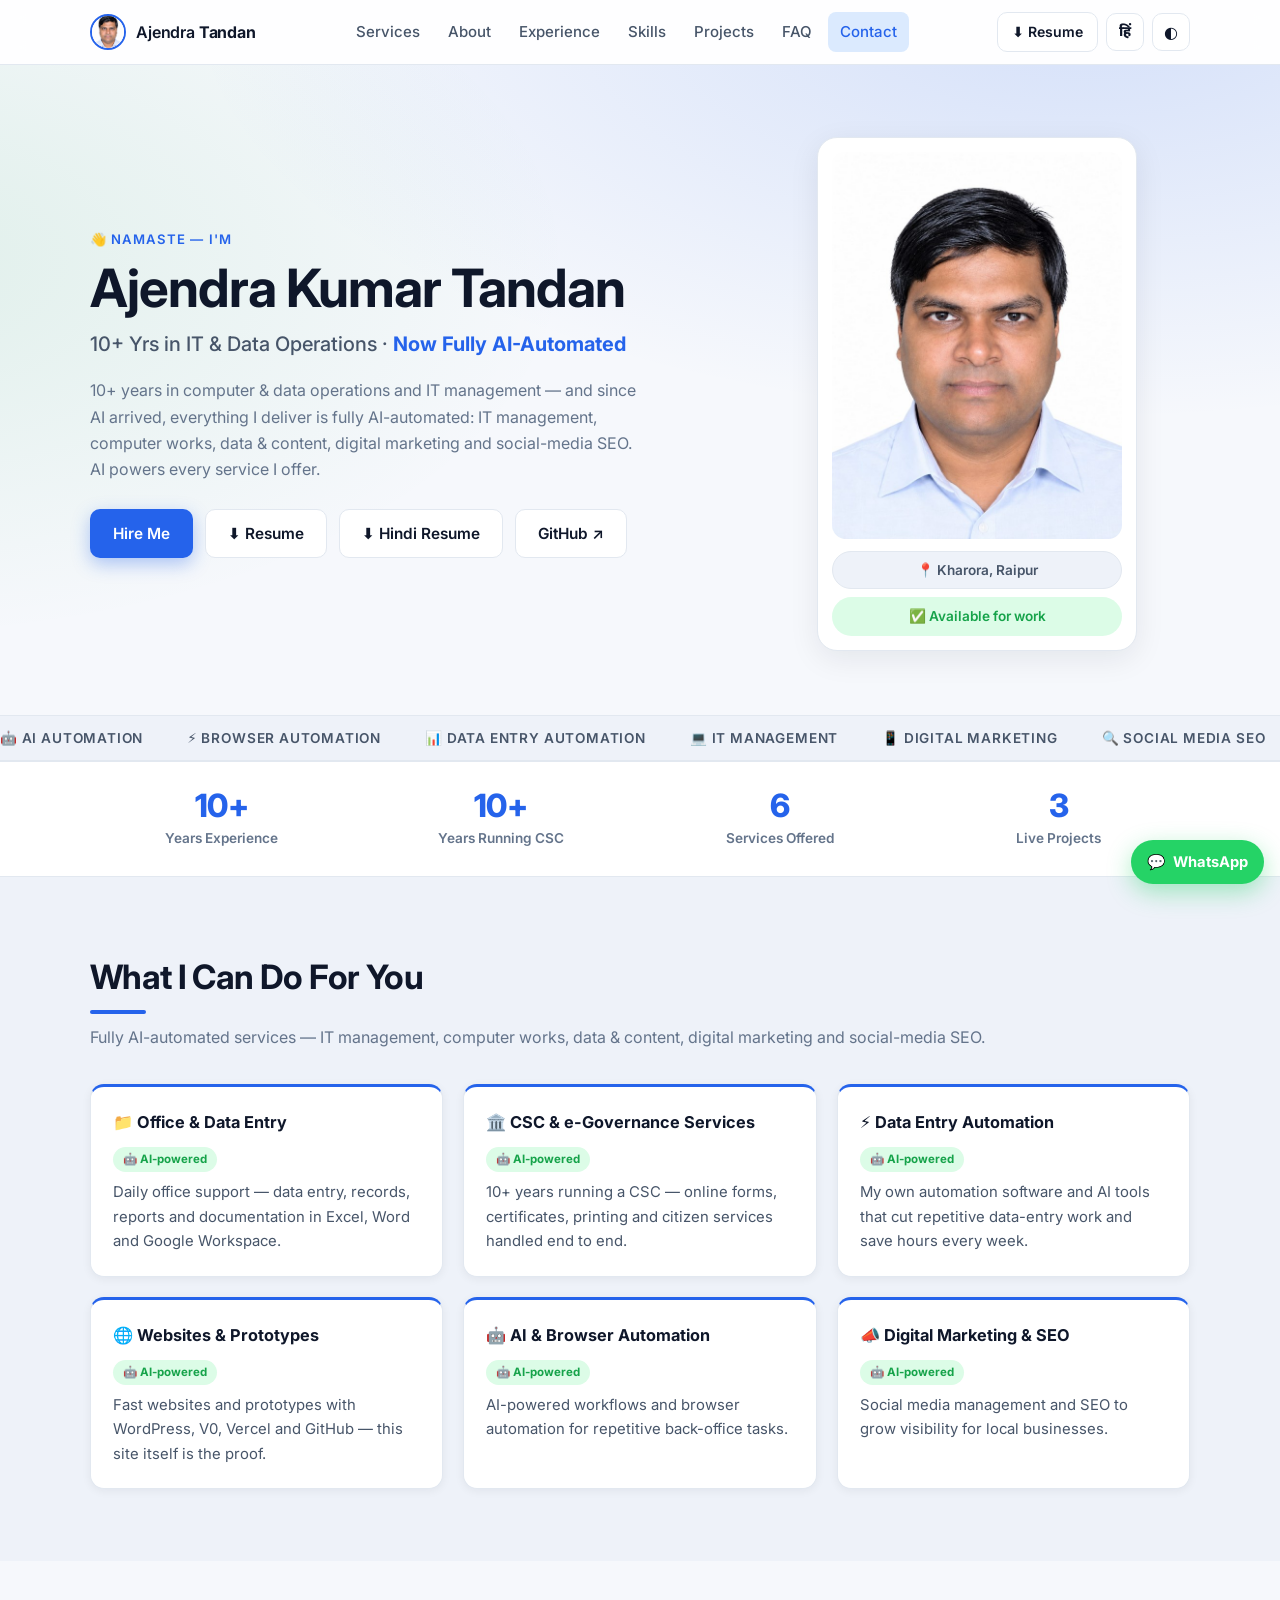
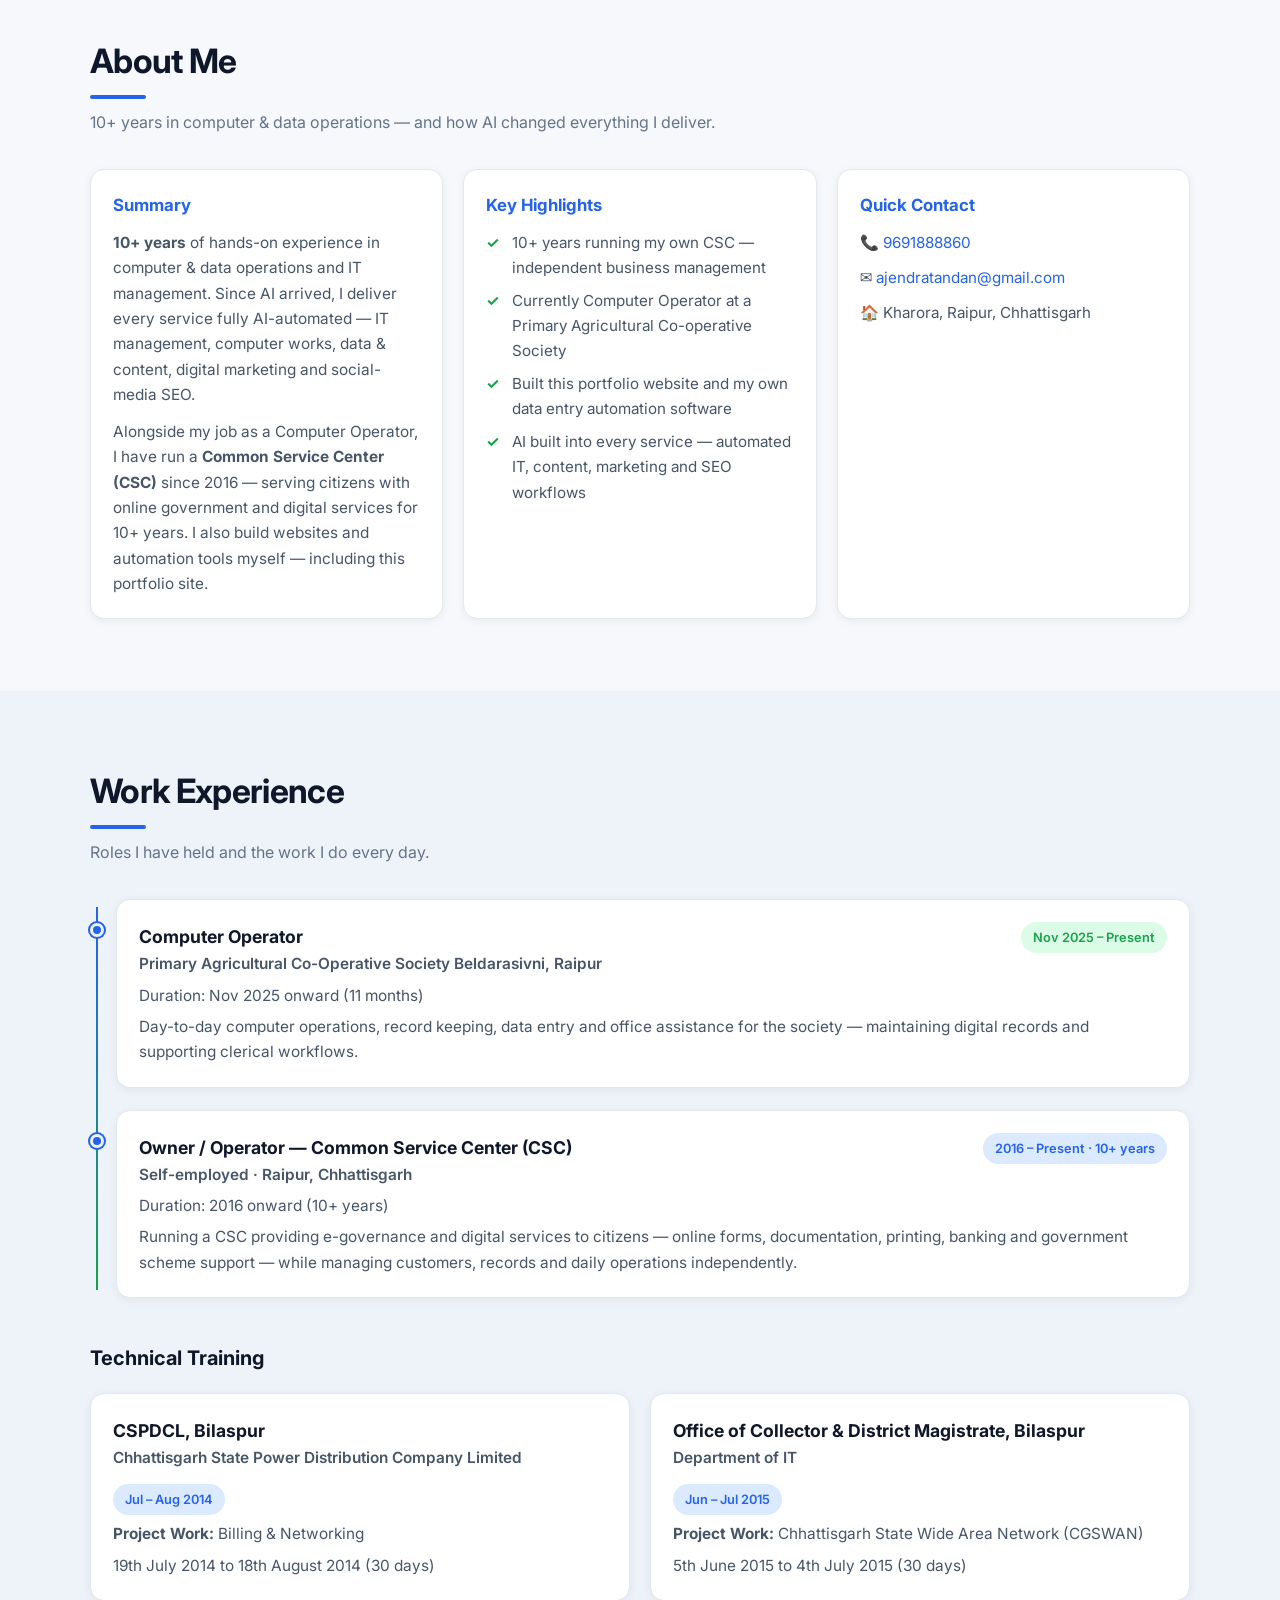
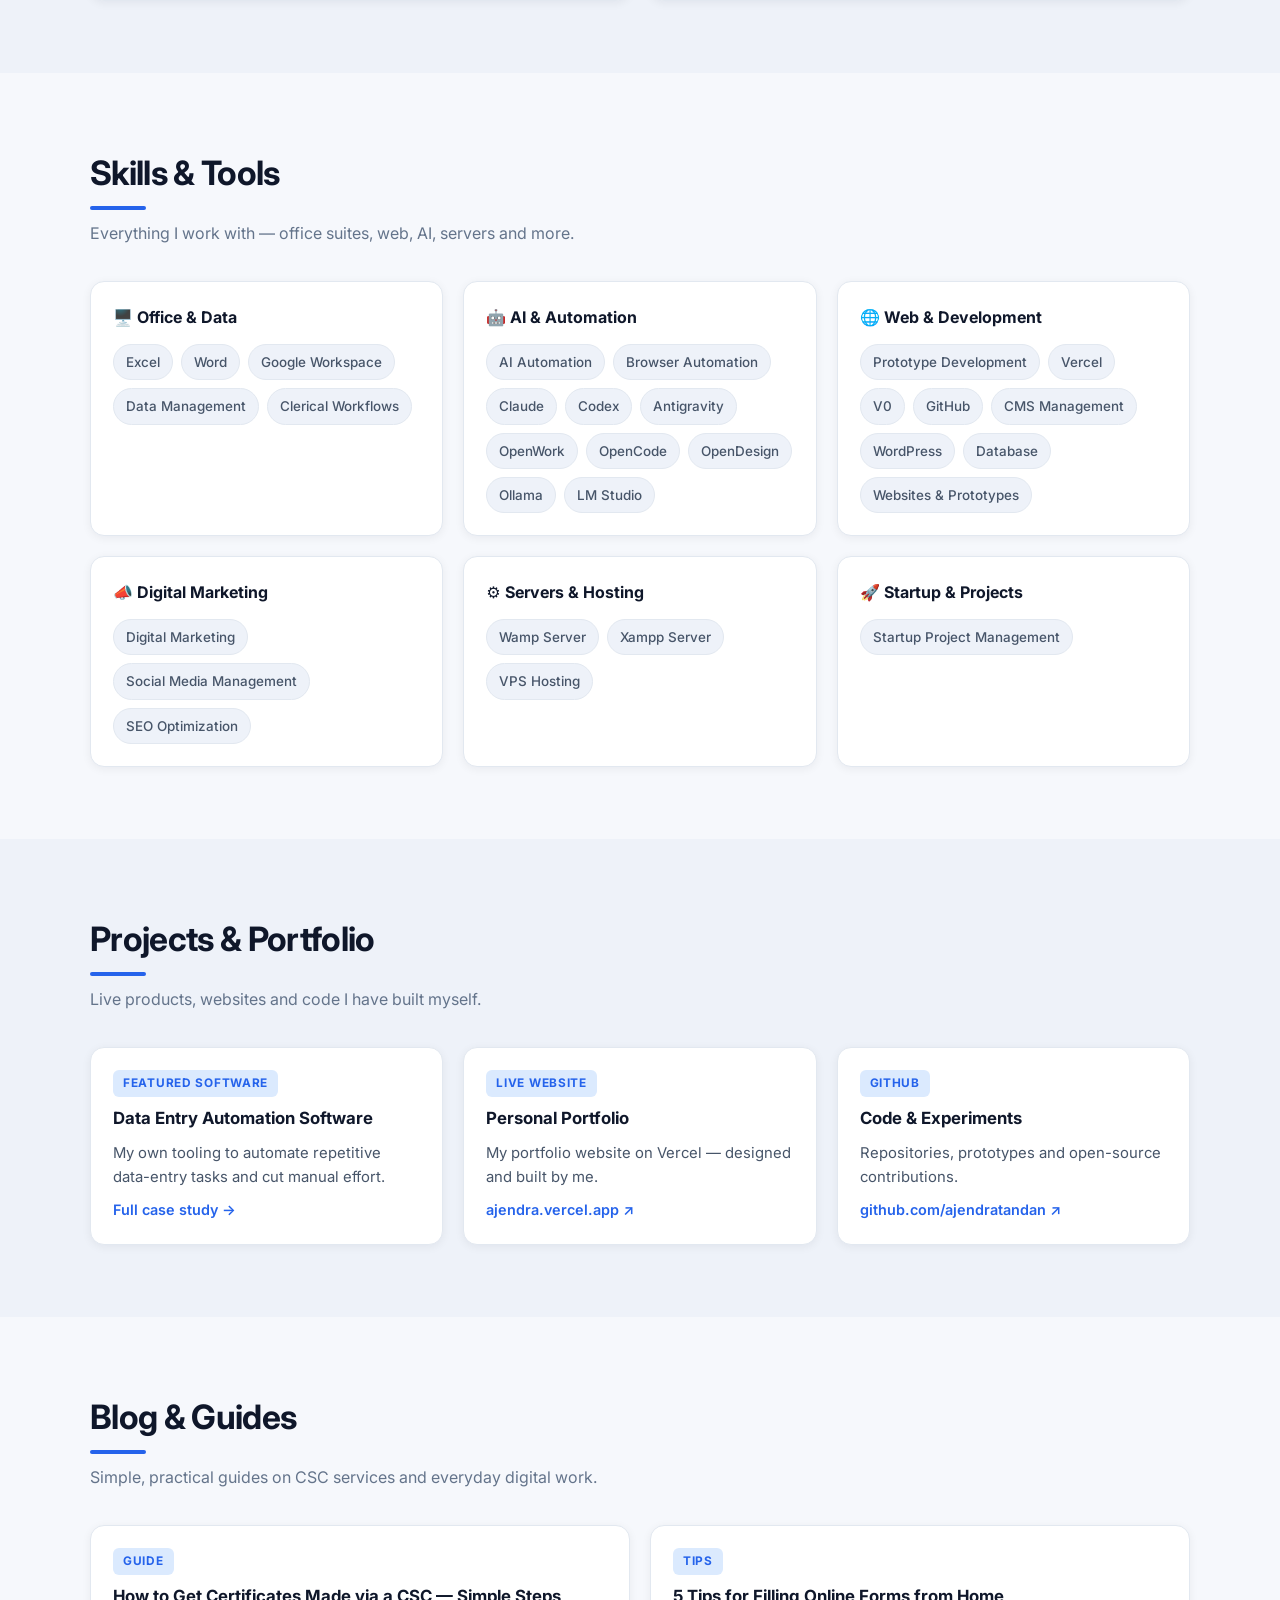
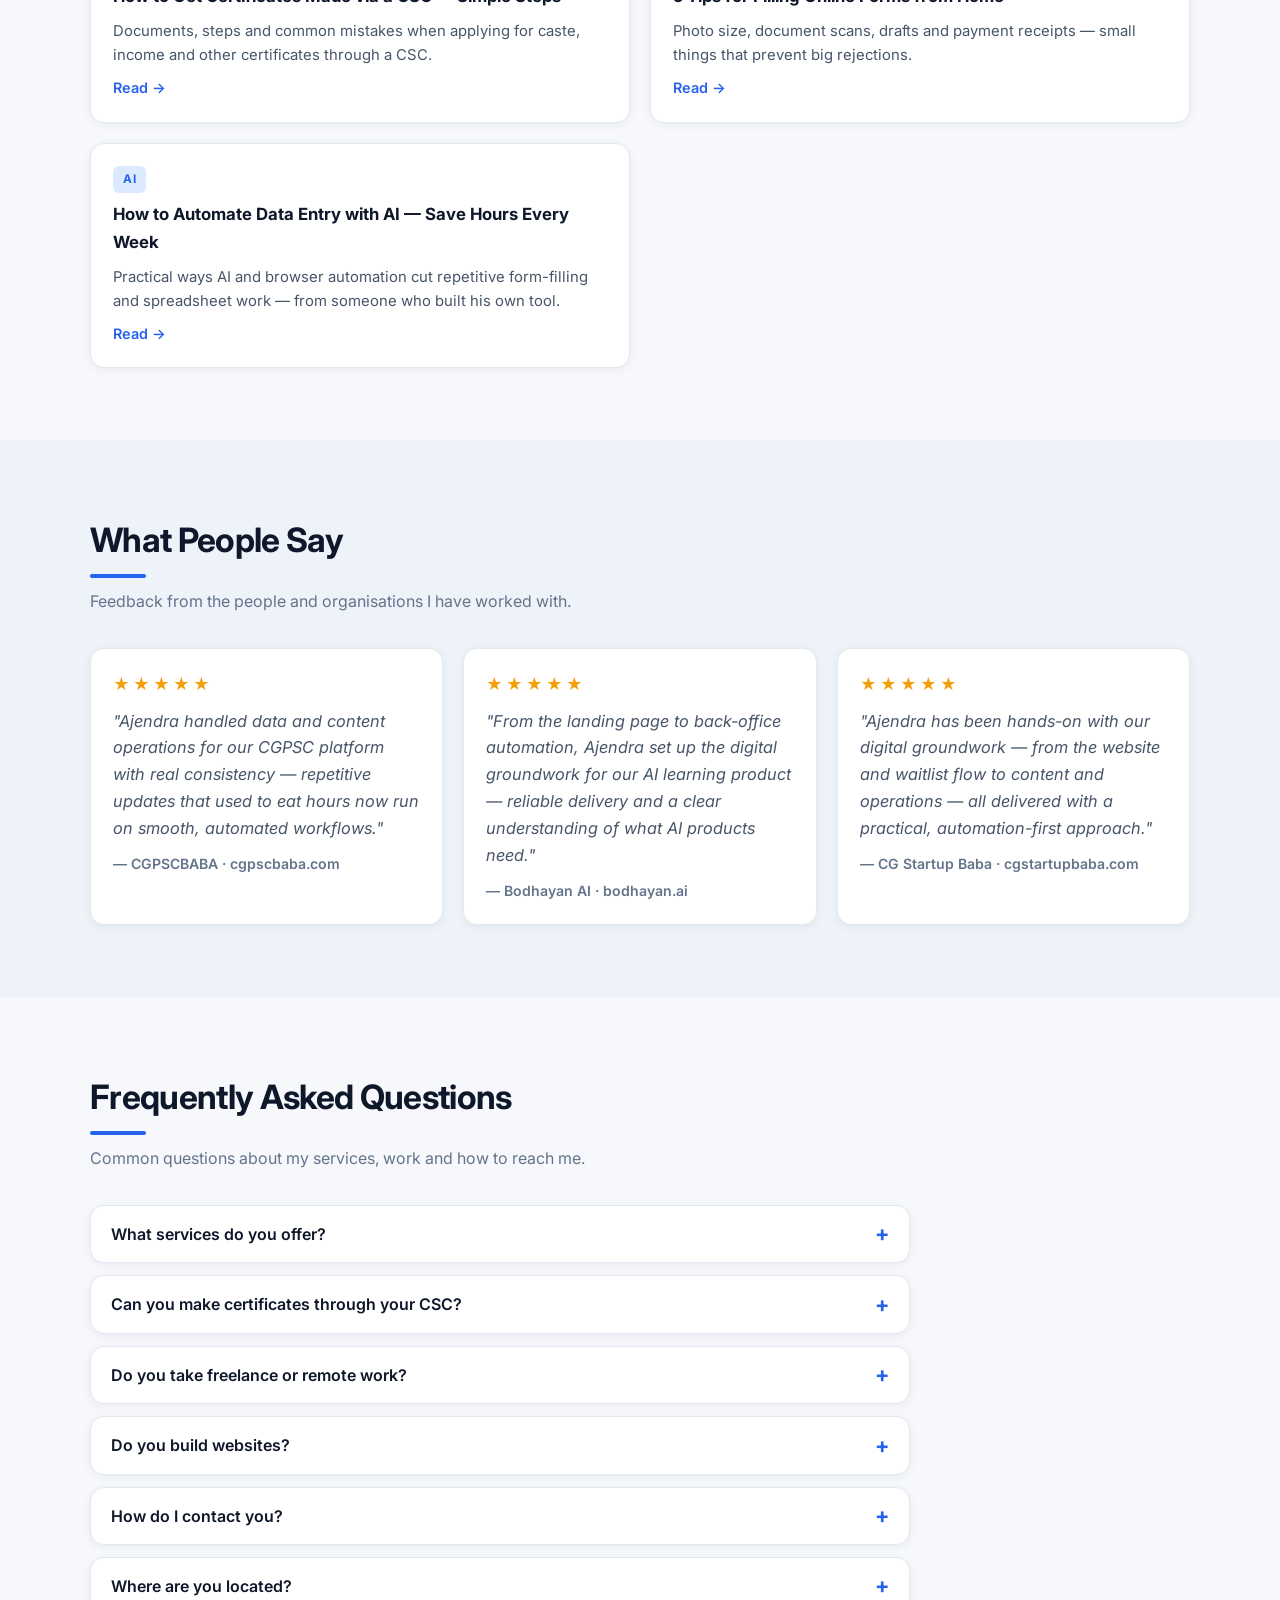
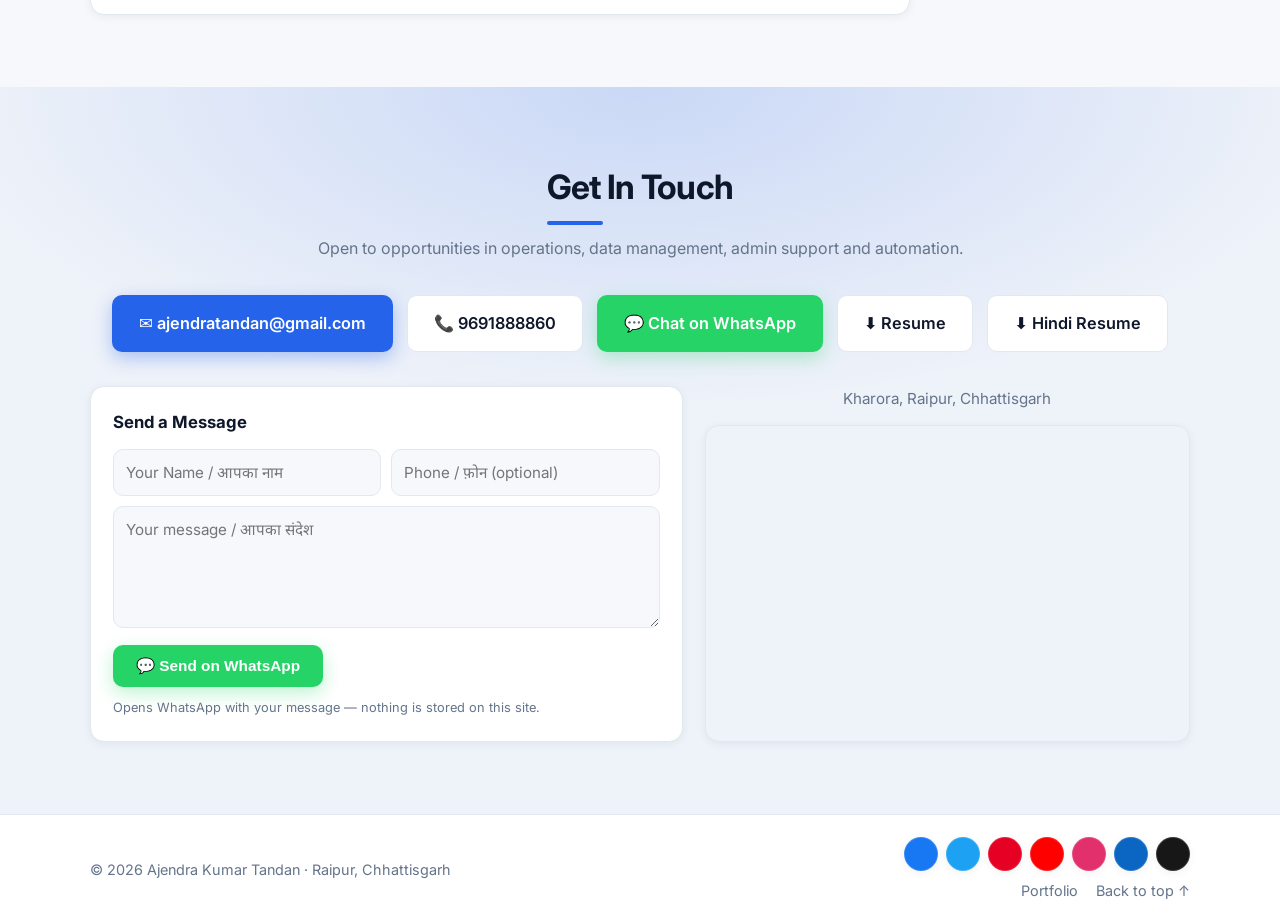
==== commit f53921d0: "Swap PW OnlyIAS testimonial for CG Startup Baba" ====
--- a/index.html
+++ b/index.html
@@ -511,8 +511,8 @@
 
         <figure class="card test-card">
           <div class="test-stars" aria-hidden="true">★★★★★</div>
-          <blockquote data-i18n="test.q3">"Working with Ajendra on data and operations support was easy — deadlines met, files spotless, and his automation tools took the drudgery out of our routine updates."</blockquote>
-          <figcaption data-i18n="test.n3">— PW OnlyIAS · pwonlyias.com</figcaption>
+          <blockquote data-i18n="test.q3">"Ajendra has been hands-on with our digital groundwork — from the website and waitlist flow to content and operations — all delivered with a practical, automation-first approach."</blockquote>
+          <figcaption data-i18n="test.n3">— CG Startup Baba · cgstartupbaba.com</figcaption>
         </figure>
       </div>
     </div>
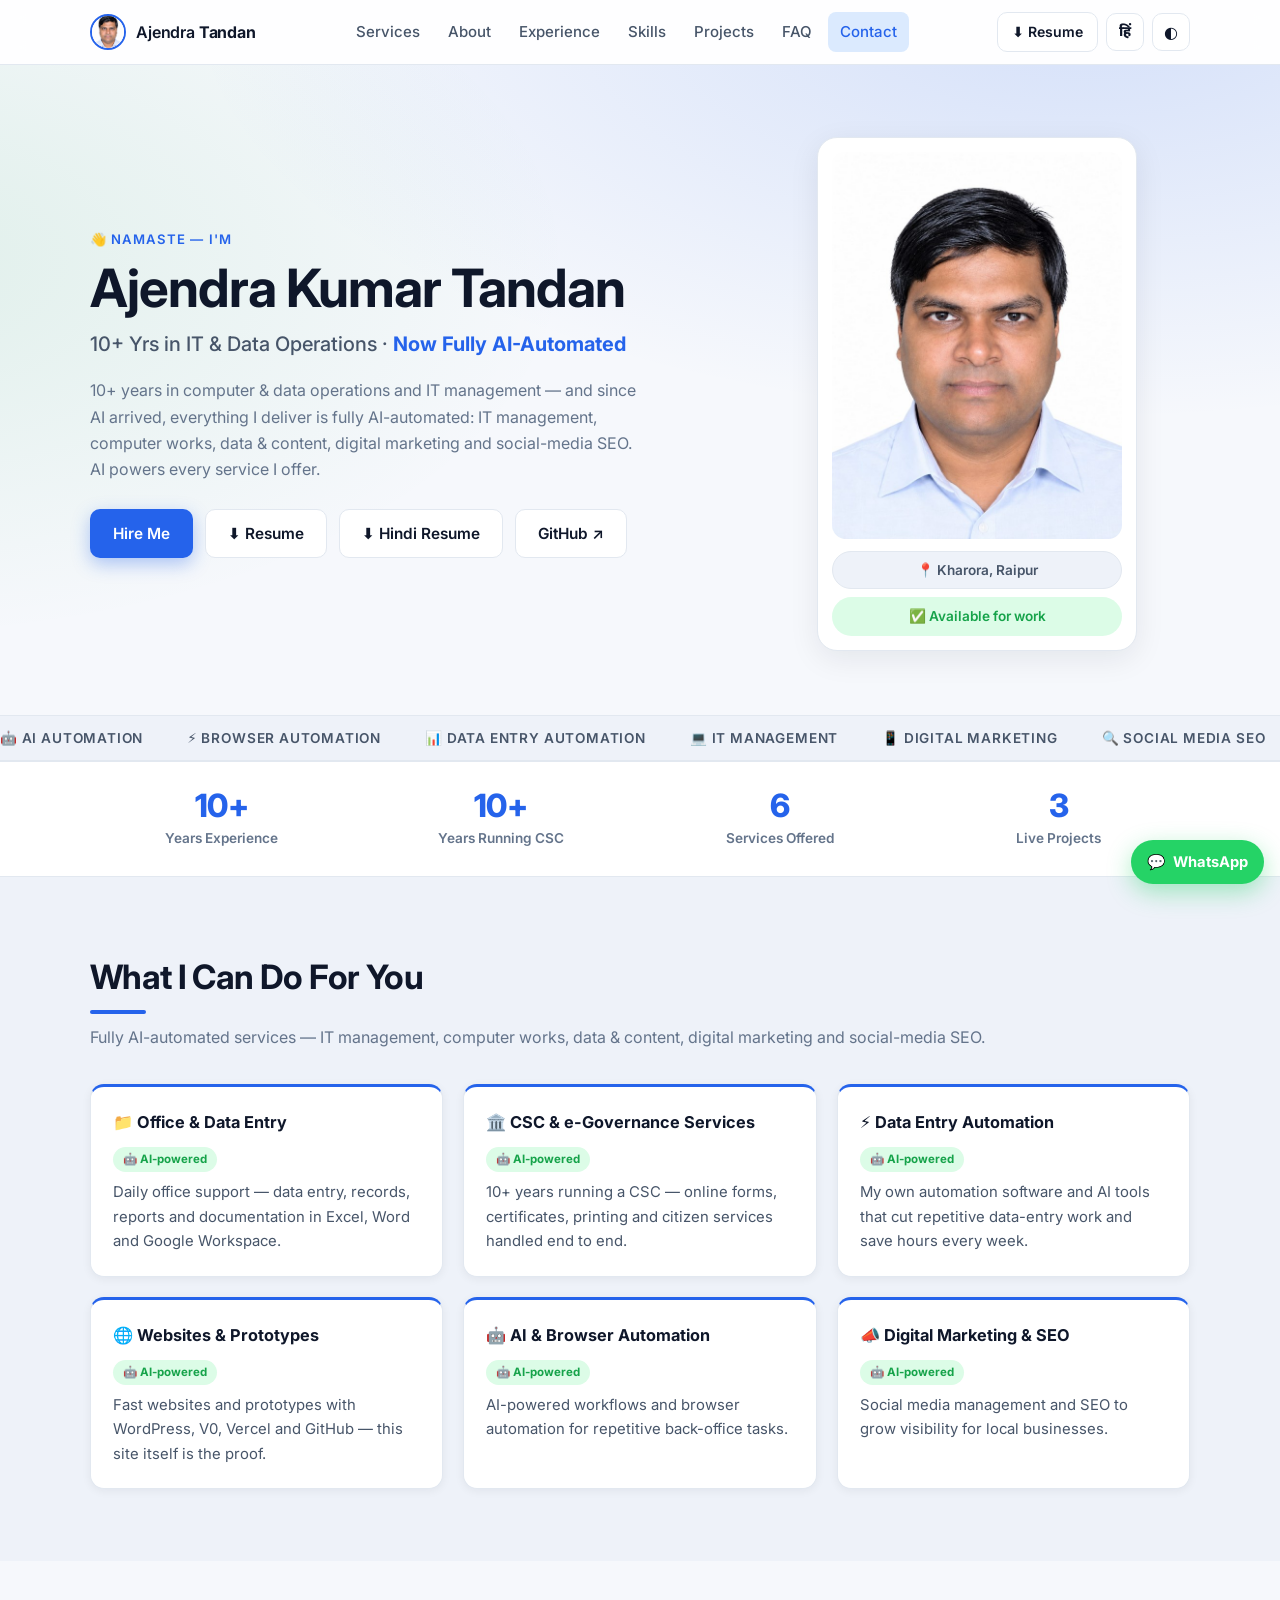
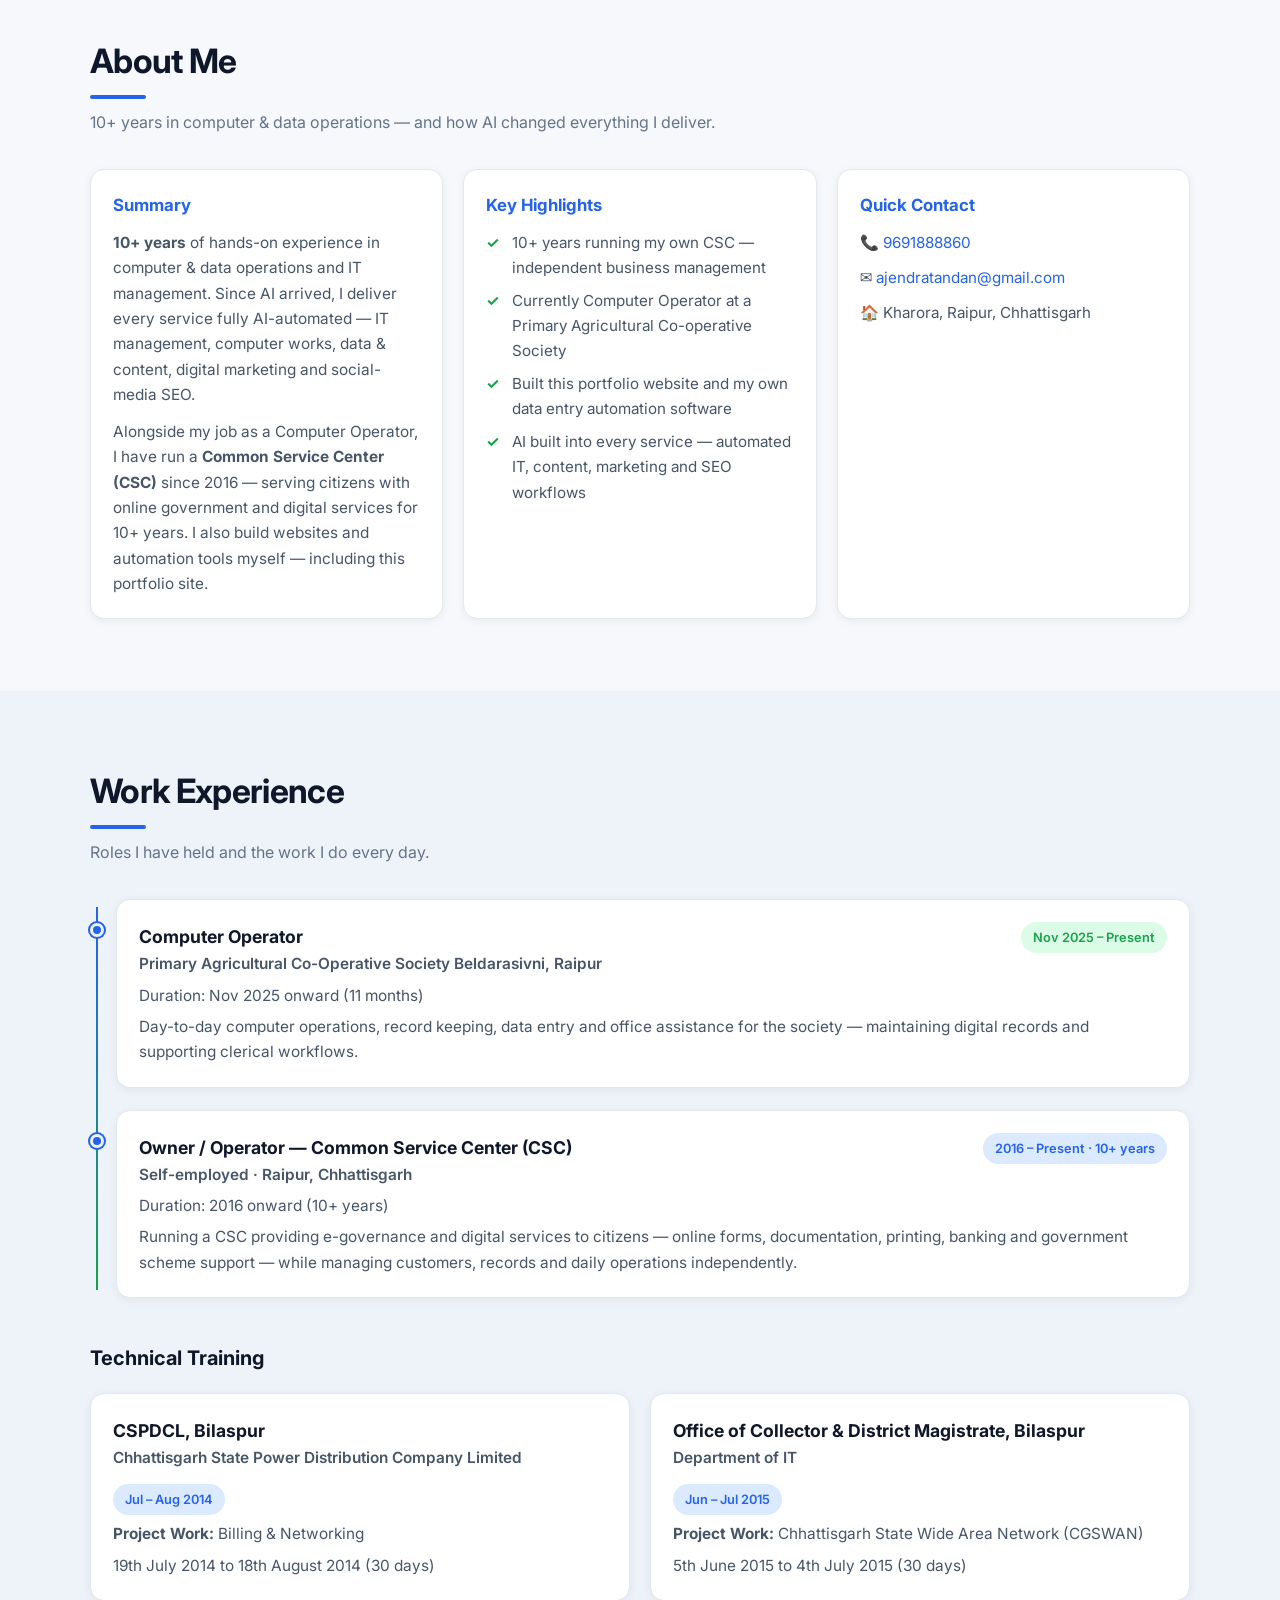
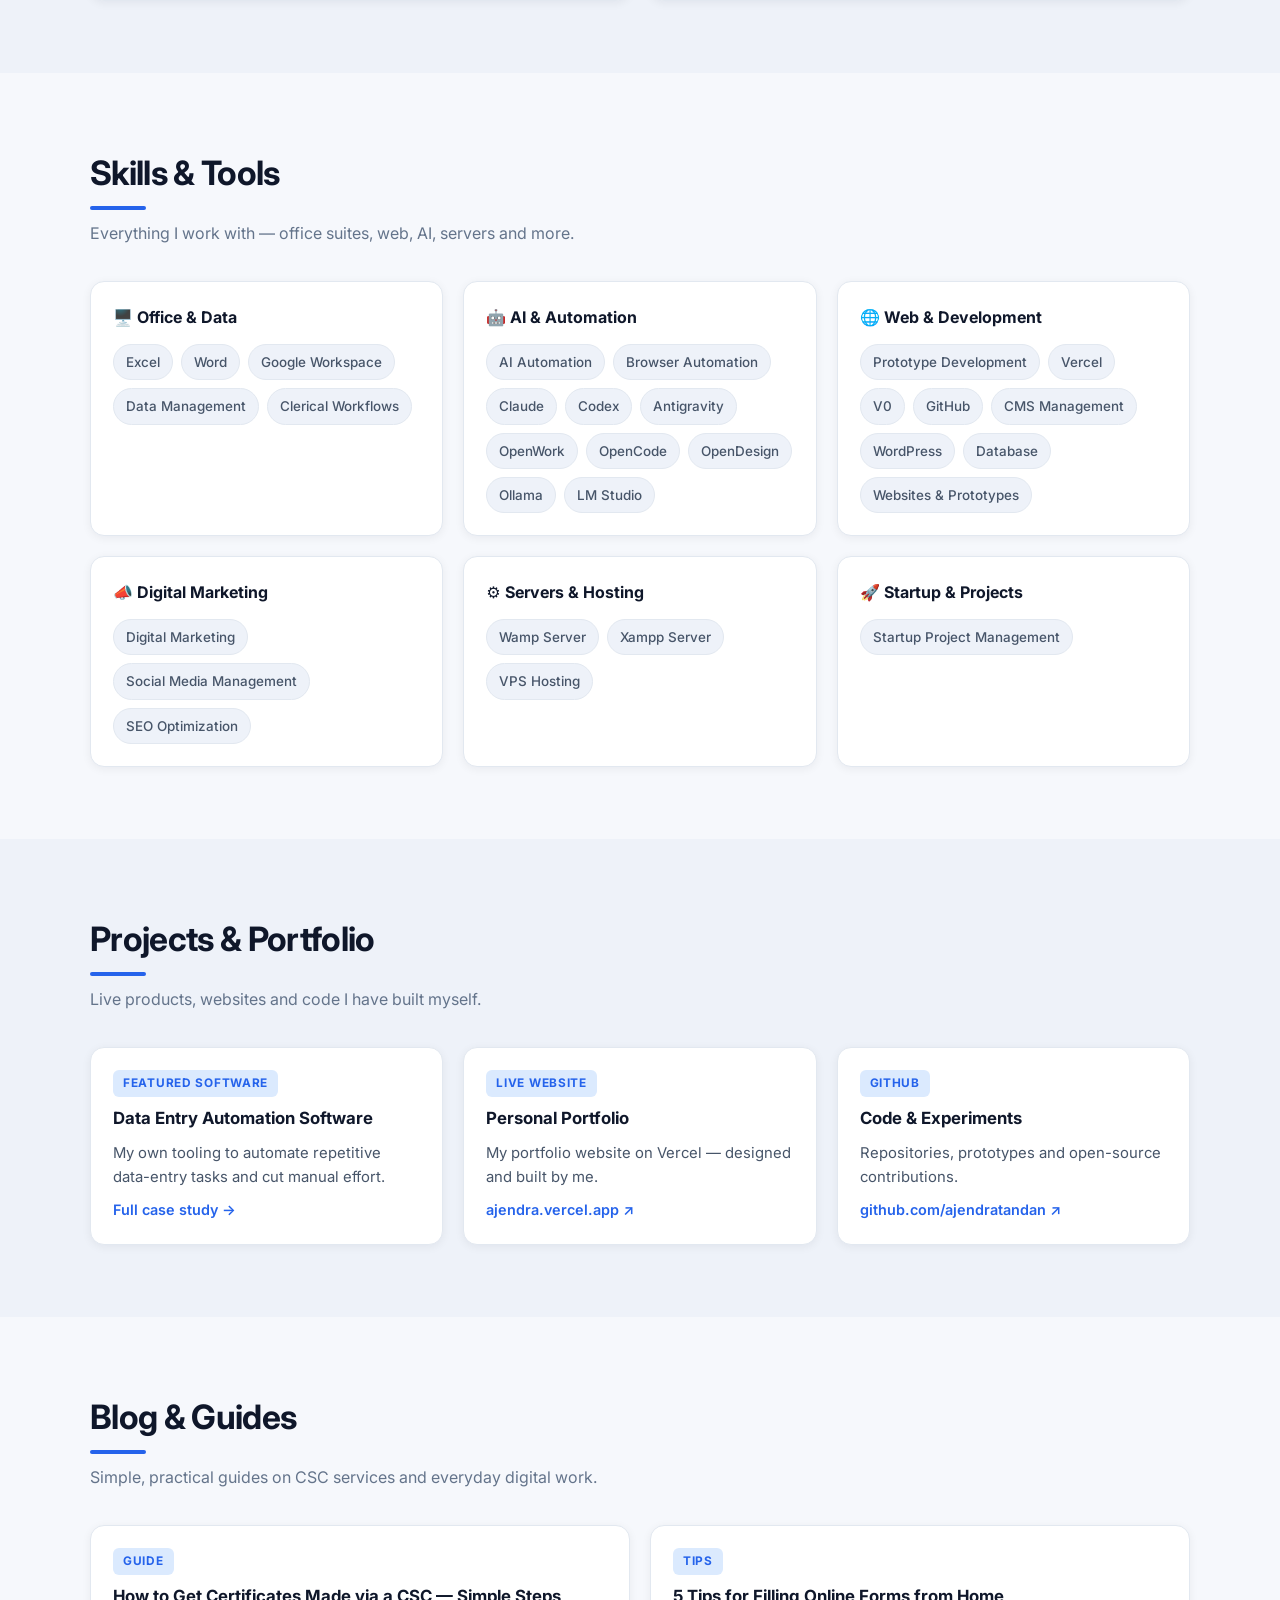
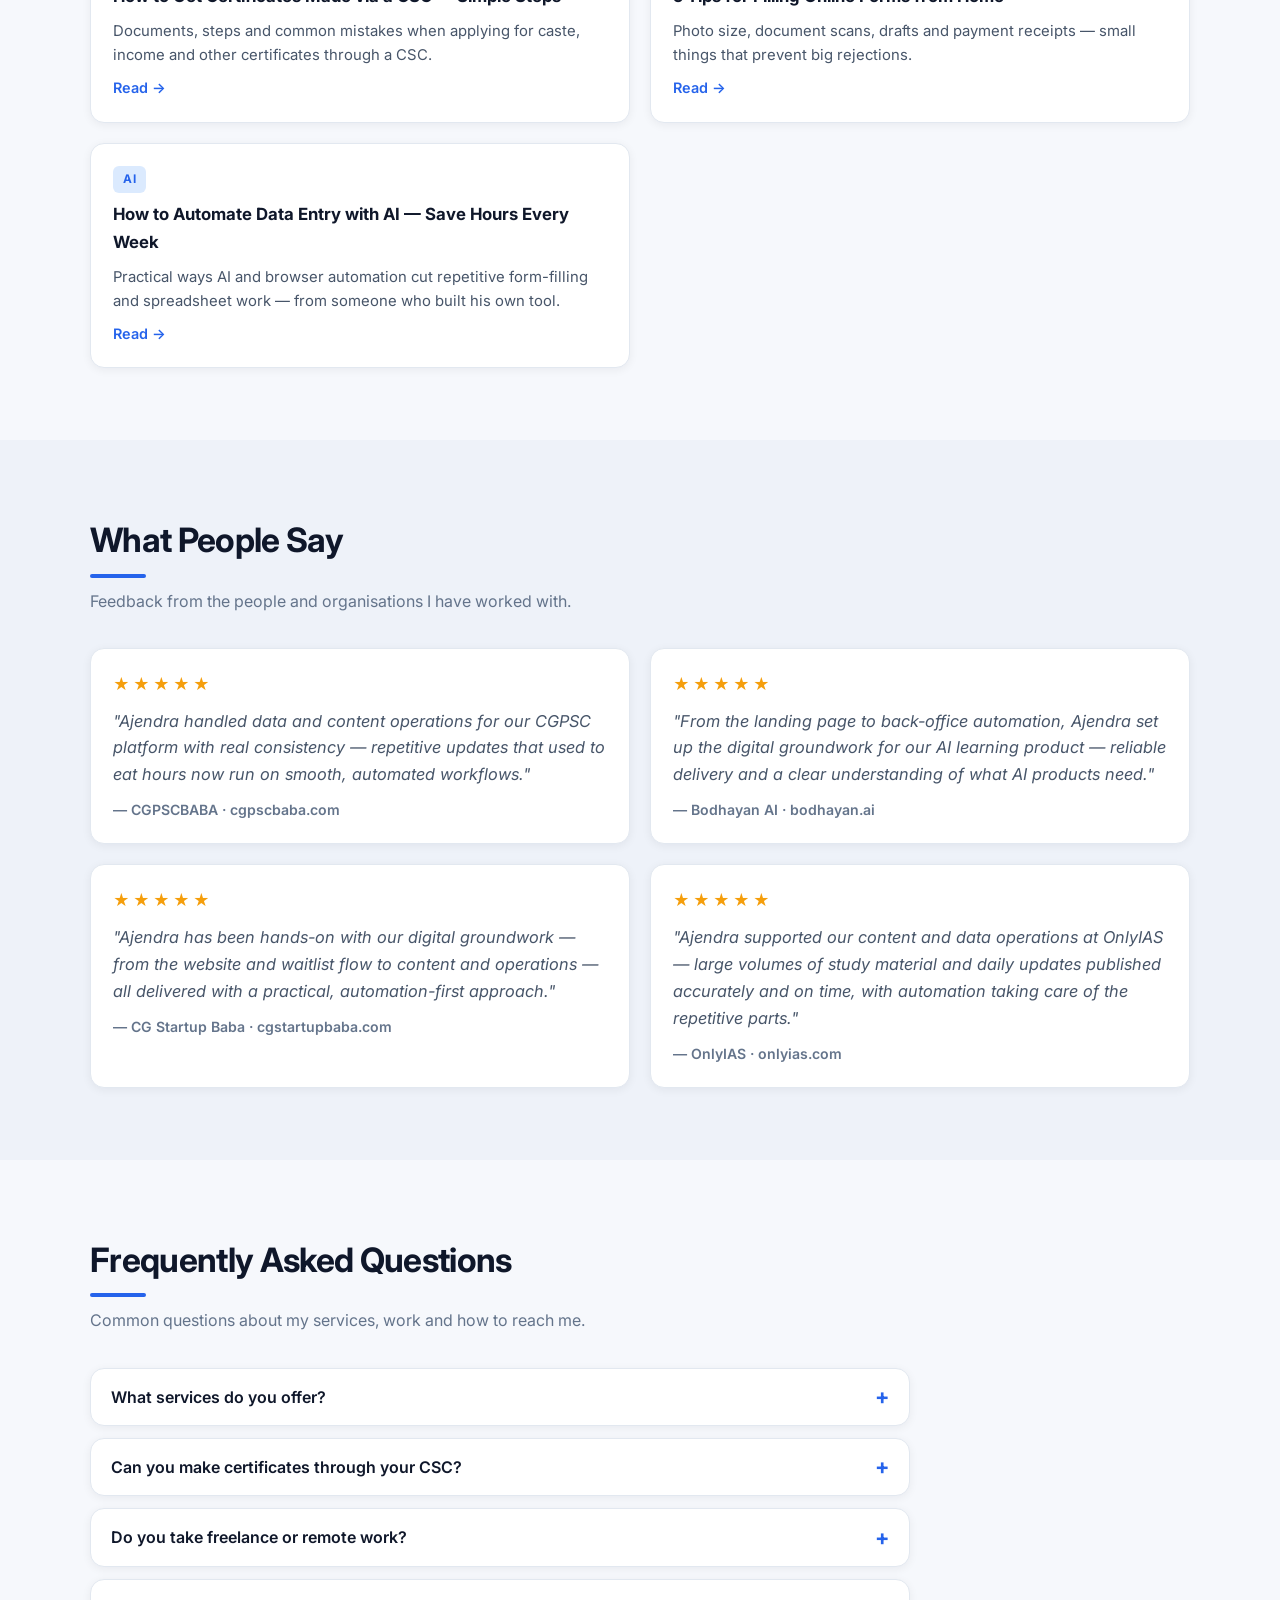
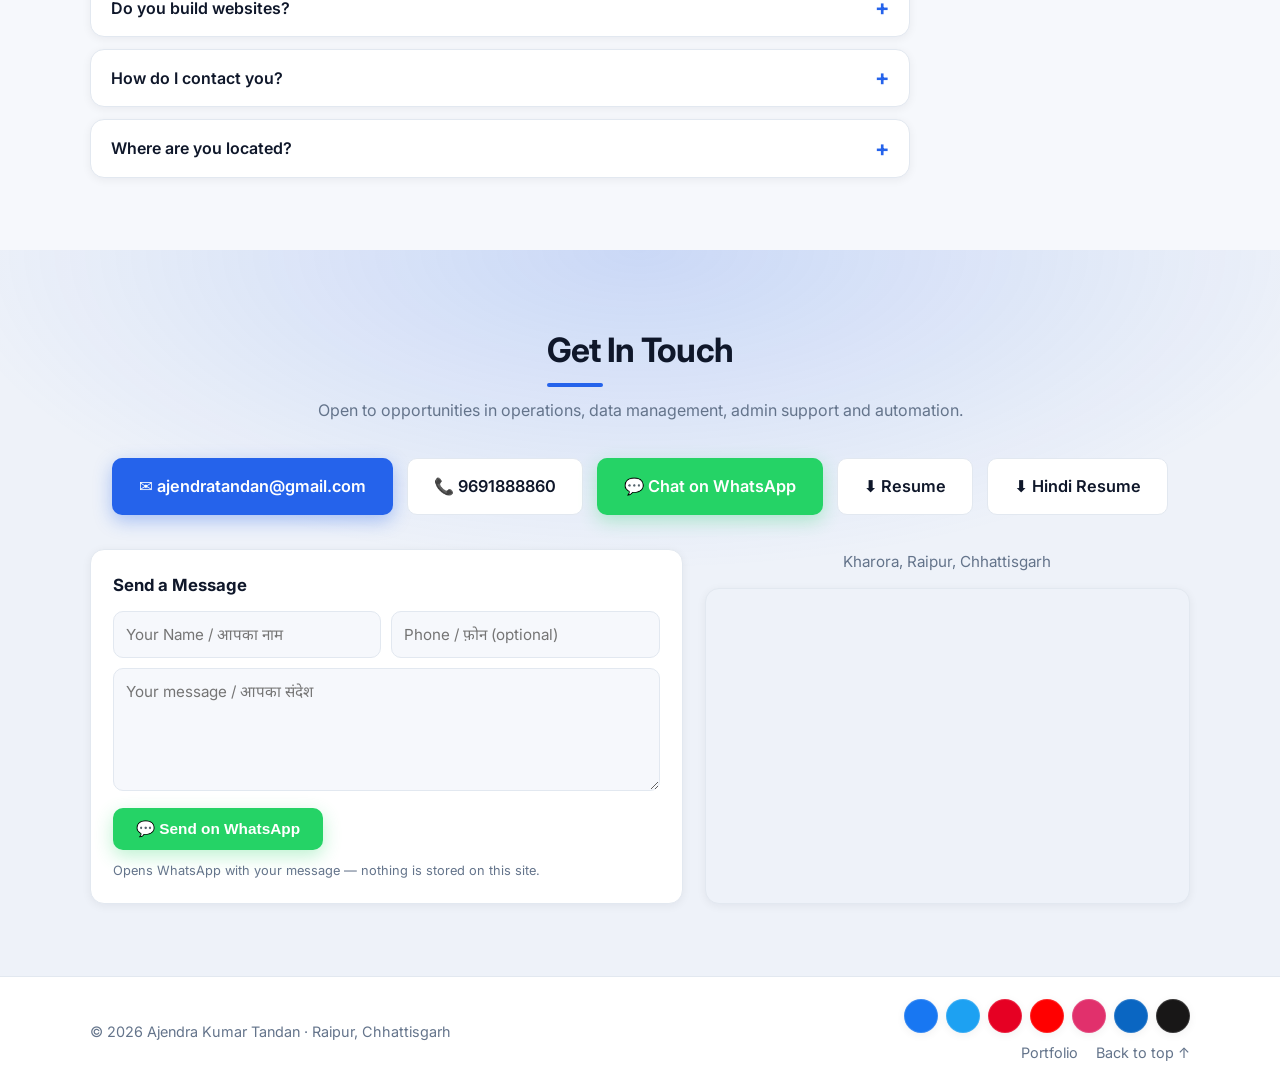
==== commit 37fb61d9: "Add OnlyIAS testimonial (onlyias.com), switch testimonials to 2x2 grid" ====
--- a/index.html
+++ b/index.html
@@ -496,7 +496,7 @@
       <h2 class="section-title" data-i18n="test.title">What People Say</h2>
       <p class="section-sub" data-i18n="test.sub">Feedback from the people and organisations I have worked with.</p>
 
-      <div class="grid-3">
+      <div class="grid-2">
         <figure class="card test-card">
           <div class="test-stars" aria-hidden="true">★★★★★</div>
           <blockquote data-i18n="test.q1">"Ajendra handled data and content operations for our CGPSC platform with real consistency — repetitive updates that used to eat hours now run on smooth, automated workflows."</blockquote>
@@ -513,6 +513,12 @@
           <div class="test-stars" aria-hidden="true">★★★★★</div>
           <blockquote data-i18n="test.q3">"Ajendra has been hands-on with our digital groundwork — from the website and waitlist flow to content and operations — all delivered with a practical, automation-first approach."</blockquote>
           <figcaption data-i18n="test.n3">— CG Startup Baba · cgstartupbaba.com</figcaption>
+        </figure>
+
+        <figure class="card test-card">
+          <div class="test-stars" aria-hidden="true">★★★★★</div>
+          <blockquote data-i18n="test.q4">"Ajendra supported our content and data operations at OnlyIAS — large volumes of study material and daily updates published accurately and on time, with automation taking care of the repetitive parts."</blockquote>
+          <figcaption data-i18n="test.n4">— OnlyIAS · onlyias.com</figcaption>
         </figure>
       </div>
     </div>
